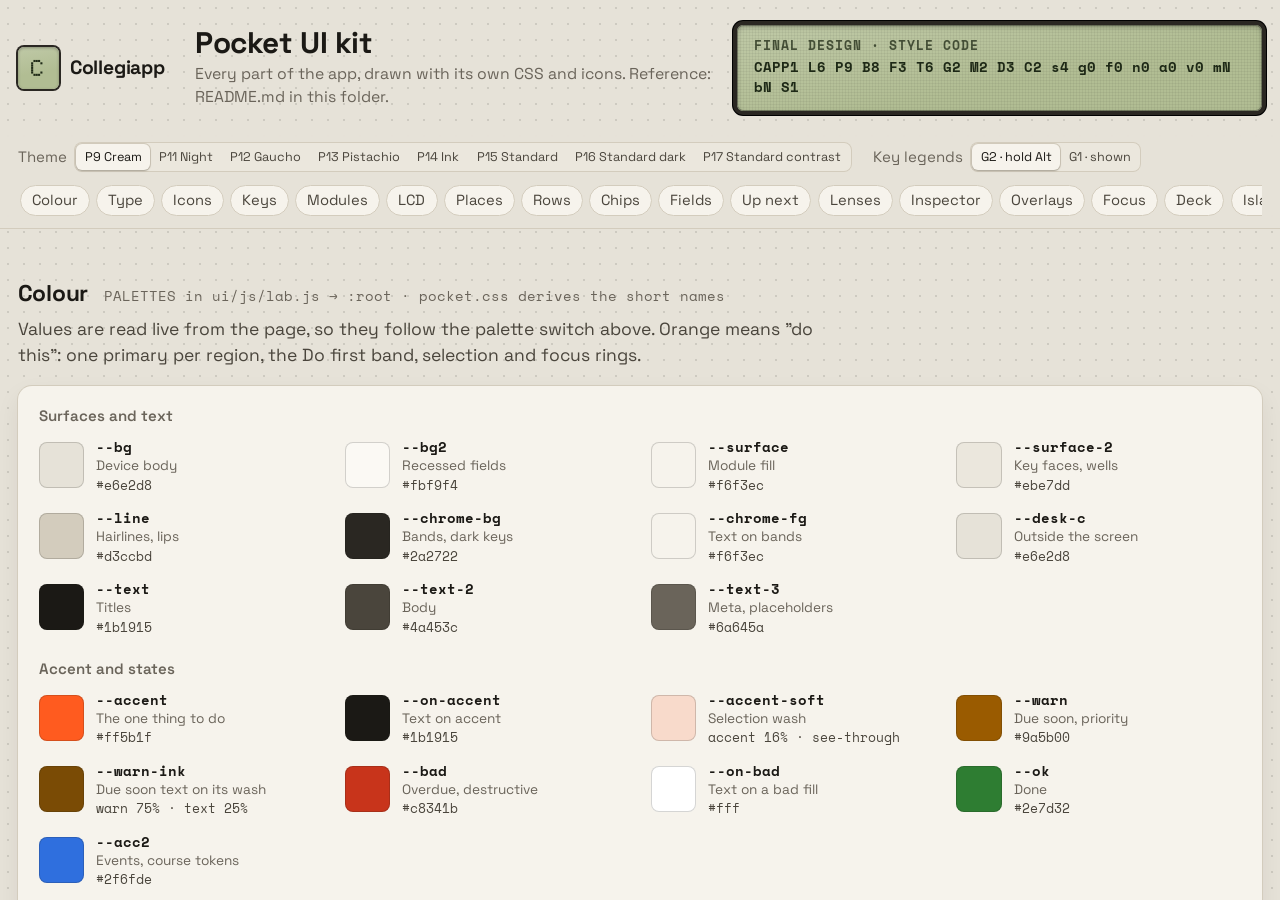
==== docs/UIKit/index.html @ 1db25505 "Collegiapp 0.1.0" ====
<!doctype html>
<html lang="en" data-scheme="light" data-look="pocket" data-motion="2">
<head>
  <meta charset="utf-8">
  <meta name="viewport" content="width=device-width, initial-scale=1, viewport-fit=cover">
  <title>Pocket UI kit</title>
  <meta name="description" content="Every part of Collegiapp's Pocket design and its Standard look, drawn by the app's own CSS and icons, in every built-in theme.">
  <meta name="color-scheme" content="light dark">
  <link rel="preconnect" href="https://fonts.googleapis.com">
  <link rel="preconnect" href="https://fonts.gstatic.com" crossorigin>
  <link rel="stylesheet" href="https://fonts.googleapis.com/css2?family=Doto:wght@600..900&family=Space+Grotesk:wght@400..700&family=Space+Mono:wght@400;700&display=swap">
  <link rel="stylesheet" href="../../ui/fonts/fonts.css">
  <link rel="stylesheet" href="../../ui/css/core.css">
  <link rel="stylesheet" href="../../ui/css/pocket.css">
  <link rel="stylesheet" href="../../ui/css/standard.css">
  <style>
    /* Collegiapp — the UI kit sheet. Every specimen is real markup on the app's own core.css and pocket.css, so it
       shows what ships. Only the sheet's frame below (uk-*) is local. Reference: docs/UIKit/README.md. */
    .screen.uk-page {
      height: 100%; overflow: hidden auto; font-size: var(--fs); line-height: 1.45; color: var(--text-2);
      background: radial-gradient(color-mix(in srgb, var(--text) 12%, transparent) 1px, transparent 1.5px) 0 0 / 16px 16px, var(--bg);
    }
    .uk-wrap { max-width: 74em; margin: 0 auto; padding: 1.4em max(1em, env(safe-area-inset-right)) 5em max(1em, env(safe-area-inset-left)); }
    .uk-head { display: flex; flex-wrap: wrap; align-items: center; gap: 1em 1.4em; }
    .uk-head .brandmark { font-size: 1.1em; }
    .uk-title { display: flex; flex-direction: column; gap: .15em; min-width: 0; flex: 1 1 18em; }
    .uk-title h1 { margin: 0; font-size: 1.7em; line-height: 1.15; font-weight: 700; color: var(--text); letter-spacing: -.015em; }
    .uk-title span { color: var(--text-3); font-size: .9em; }
    .uk-code { flex: 0 1 30em; min-width: 0; }
    .uk-code .uk-ct { font: 700 .82em/1.4 var(--font-mono); color: var(--disp-fg); overflow-wrap: anywhere; }
    .uk-bar {
      position: sticky; top: 0; z-index: 5; margin: 1.2em -1em 0; padding: .6em 1em;
      display: flex; flex-wrap: wrap; align-items: center; gap: .6em 1.2em;
      background: color-mix(in srgb, var(--bg) 92%, transparent); -webkit-backdrop-filter: blur(10px); backdrop-filter: blur(10px);
      box-shadow: 0 1px 0 var(--line);
    }
    .uk-ctl { display: flex; align-items: center; gap: .5em; font-size: .86em; color: var(--text-3); }
    .uk-idx { display: flex; gap: .35em; overflow-x: auto; scrollbar-width: none; flex: 1 1 20em; min-width: 0; padding: 2px; }
    .uk-idx::-webkit-scrollbar { display: none; }
    .uk-idx a { text-decoration: none; }
    .uk-sec { margin-top: 2.8em; scroll-margin-top: 5.5em; }
    .uk-sh { display: flex; align-items: baseline; flex-wrap: wrap; gap: .3em .9em; }
    .uk-sh h2 { margin: 0; font-size: 1.3em; font-weight: 700; color: var(--text); letter-spacing: -.01em; }
    .uk-ref { font: .78em var(--font-mono); color: var(--text-3); }
    .uk-p { max-width: 48em; margin: .4em 0 1em; }
    .uk-card { background: var(--surface); border-radius: var(--radius); box-shadow: var(--card-shadow); padding: 1.1em 1.2em 1.2em; min-width: 0; }
    .uk-card + .uk-card, .uk-card + .uk-frame, .uk-frame + .uk-card, .uk-frame + .uk-frame { margin-top: 1em; }
    .uk-h3 { font-size: .86em; font-weight: 600; color: var(--text-3); margin: 1.4em 0 .6em; }
    .uk-h3:first-child { margin-top: 0; }
    .uk-row { display: flex; flex-wrap: wrap; align-items: center; gap: .6em; }
    .uk-specs { display: grid; grid-template-columns: repeat(auto-fill, minmax(min(17em, 100%), 1fr)); gap: 1.3em 1.5em; }
    .uk-spec { margin: 0; display: flex; flex-direction: column; gap: .55em; min-width: 0; }
    .uk-spec > figcaption, .uk-cap { font-size: .8em; color: var(--text-3); line-height: 1.4; }
    .uk-spec > figcaption code, .uk-cap code { font-size: .95em; }
    /* drag the corner: the specimen is a region (a container), so its container queries respond */
    .uk-frame { resize: horizontal; overflow: auto; width: 100%; max-width: 100%; min-width: 15em; padding: .3em .3em .7em; position: relative; }
    .uk-frame::after { content: "drag ↘"; position: absolute; right: 1.4em; bottom: .05em; font: .66em var(--font-mono); color: var(--text-3); opacity: .8; pointer-events: none; }
    .uk-frame > .region > .panel { height: auto; }
    .uk-tile { background: var(--surface); border-radius: var(--radius); box-shadow: var(--card-shadow); padding: 1em; }
    /* colour */
    .uk-sws { display: grid; grid-template-columns: repeat(auto-fill, minmax(min(15em, 100%), 1fr)); gap: .7em 1.2em; }
    .uk-sw { display: flex; align-items: center; gap: .7em; min-width: 0; }
    .uk-sw i { width: 2.6em; height: 2.6em; flex: none; border-radius: 8px; box-shadow: inset 0 0 0 1px color-mix(in srgb, var(--text) 18%, transparent); }
    .uk-sw span { display: flex; flex-direction: column; min-width: 0; line-height: 1.3; }
    .uk-sw b { font: 700 .8em var(--font-mono); color: var(--text); }
    .uk-sw small { font-size: .78em; color: var(--text-3); overflow: hidden; text-overflow: ellipsis; white-space: nowrap; }
    .uk-sw em { font: normal .74em var(--font-mono); color: var(--text-2); }
    /* type */
    .uk-type { display: grid; grid-template-columns: minmax(8em, 13em) minmax(0, 1fr); gap: .9em 1.4em; align-items: baseline; }
    .uk-type > .uk-cap { padding-top: .2em; }
    .uk-fam { display: grid; grid-template-columns: repeat(auto-fill, minmax(min(15em, 100%), 1fr)); gap: 1em; }
    .uk-fam > div { display: flex; flex-direction: column; gap: .3em; padding: .9em 1em; border-radius: 10px; background: var(--surface-2); }
    .uk-fam .s1 { font: 600 1.5em/1.2 var(--font-ui); color: var(--text); }
    .uk-fam .s2 { font: 700 1.25em/1.2 var(--font-mono); color: var(--text); }
    .uk-fam .s3 { font: 800 calc(2.4em * var(--num-scale))/1.1 var(--font-num); color: var(--text); }
    @container screen (max-width: 760px) { .uk-type { grid-template-columns: minmax(0, 1fr); gap: .2em; } .uk-type > .uk-cap { padding-top: .8em; } }
    /* icons */
    .uk-ics { display: grid; grid-template-columns: repeat(auto-fill, minmax(5.8em, 1fr)); gap: .5em; }
    .uk-ic { display: flex; flex-direction: column; align-items: center; gap: .45em; padding: .8em .3em .6em; border-radius: 9px; background: var(--surface-2); color: var(--text); min-width: 0; }
    .uk-ic code { background: none; padding: 0; font-size: .74em; color: var(--text-3); }
    .uk-ic .i { width: 27px; height: 27px; }
    .uk-sizes { display: flex; align-items: end; gap: 1.4em; color: var(--text); }
    .uk-sizes span { display: flex; flex-direction: column; align-items: center; gap: .4em; }
    .uk-sizes .z18 .i { width: 18px; height: 18px; } .uk-sizes .z27 .i { width: 27px; height: 27px; } .uk-sizes .z36 .i { width: 36px; height: 36px; }
    .uk-zoom { display: inline-grid; grid-template-columns: repeat(9, 1.1em); gap: 1px; padding: 6px; border-radius: 8px; background: var(--surface-2); }
    .uk-zoom b { height: 1.1em; border-radius: 2px; background: color-mix(in srgb, var(--text) 8%, transparent); }
    .uk-zoom b.on { background: var(--text); }
    /* overlays shown in place */
    .uk-dots { background: radial-gradient(color-mix(in srgb, var(--text) 10%, transparent) 1px, transparent 1.5px) 0 0 / 16px 16px, var(--bg); border-radius: var(--radius); box-shadow: inset 0 0 0 1px var(--line); padding: 1.6em 1.2em; }
    .uk-dots .focus, .uk-dots .takeover { height: auto; }
    .uk-radial { position: relative; height: 15em; }
    .uk-radial .radial { left: 50%; top: 50%; }
    .uk-tips { display: flex; flex-wrap: wrap; align-items: center; gap: 1.6em; }
    .uk-tips > span { position: relative; display: inline-flex; }
    .uk-tips .tip { position: absolute; left: 0; top: 0; animation: none; }
    .uk-island { display: flex; flex-direction: column; gap: 1em; align-items: flex-start; }
    .uk-island .island { position: relative; top: auto; left: auto; transform: none; min-width: 0; width: min(24em, 100%); max-width: 100%; }
    .uk-island .island.open { width: min(30em, 100%); }
    /* layout diagrams */
    .uk-lays { display: grid; grid-template-columns: repeat(auto-fit, minmax(min(15em, 100%), 1fr)); gap: 1.2em; align-items: start; }
    .uk-lay { display: grid; gap: 4px; padding: 6px; border-radius: 10px; background: var(--bg); box-shadow: inset 0 0 0 1px var(--line); height: 13em; font: 700 .7em var(--font-mono); text-transform: uppercase; letter-spacing: .06em; }
    .uk-lay > b { display: grid; place-items: center; border-radius: 5px; background: var(--surface-2); color: var(--text-3); font-weight: 700; }
    .uk-lay > .t { grid-area: t; } .uk-lay > .k { grid-area: k; } .uk-lay > .n { grid-area: n; background: var(--accent); color: var(--on-accent); }
    .uk-lay > .s { grid-area: s; } .uk-lay > .l { grid-area: l; background: var(--surface); box-shadow: inset 0 0 0 1px var(--line); } .uk-lay > .d { grid-area: d; background: var(--chrome-bg); color: var(--chrome-fg); }
    .uk-l1 { grid-template: "t t" 1.6em "k k" 1.4em "n l" 1fr "s l" 1fr "d d" 1.6em / 1fr 1.3fr; }
    .uk-l2 { grid-template: "t t" 1.6em "k k" 1.4em "n n" 1fr "s l" 1.4fr "d d" 1.6em / 1fr 1.35fr; }
    .uk-l3 { grid-template: "t" 1.4em "k" 1.4em "n" 1fr "s" .7fr "l" 1.2fr "d" 1.8em / 1fr; width: 8.5em; justify-self: center; }
    .uk-note { padding: .8em 1em; border-radius: 10px; background: var(--accent-soft); color: var(--text); font-size: .9em; }
    /* the Standard look (L8) has no dot grid */
    html[data-look="standard"] :is(.screen.uk-page, .uk-dots) { background: var(--bg); }
  </style>
</head>
<body>
<div class="screen bset-b8 fset-f3 uk-page" id="screen" data-guide="g2">
 <div class="uk-wrap">

  <header class="uk-head">
    <span class="brandmark"><span class="logo" aria-hidden="true">C</span><span>Collegiapp</span></span>
    <div class="uk-title"><h1>Pocket UI kit</h1><span>Every part of the app, drawn with its own CSS and icons. Reference: README.md in this folder.</span></div>
    <div class="display uk-code"><span class="d-lbl">Final design · style code</span><span class="uk-ct">CAPP1 L6 P9 B8 F3 T6 G2 M2 D3 C2 s4 g0 f0 n0 a0 v0 mN bN S1</span></div>
  </header>

  <div class="uk-bar">
    <div class="uk-ctl"><span>Theme</span><div class="seg" id="ukThemes"></div></div>
    <div class="uk-ctl"><span>Key legends</span><div class="seg"><button class="chip" data-uk="guide" data-v="g2">G2 · hold Alt</button><button class="chip" data-uk="guide" data-v="g1">G1 · shown</button></div></div>
    <nav class="uk-idx" aria-label="Sections">
      <a class="chip" href="#colour">Colour</a><a class="chip" href="#type">Type</a><a class="chip" href="#icons">Icons</a><a class="chip" href="#keys">Keys</a>
      <a class="chip" href="#modules">Modules</a><a class="chip" href="#lcd">LCD</a><a class="chip" href="#place">Places</a><a class="chip" href="#rows">Rows</a>
      <a class="chip" href="#chips">Chips</a><a class="chip" href="#fields">Fields</a><a class="chip" href="#next">Up next</a><a class="chip" href="#lenses">Lenses</a>
      <a class="chip" href="#insp">Inspector</a><a class="chip" href="#overlays">Overlays</a><a class="chip" href="#focus">Focus</a><a class="chip" href="#deck">Deck</a>
      <a class="chip" href="#island">Island</a><a class="chip" href="#motion">Motion</a><a class="chip" href="#layout">Layout</a>
    </nav>
  </div>

  <p class="uk-note" id="icNote" hidden>Icons didn't load: this sheet draws them with <code>ui/js/app.js</code>, so open it from <code>docs/UIKit/</code> inside the repository.</p>

  <!-- ───────────── colour ───────────── -->
  <section class="uk-sec" id="colour">
    <div class="uk-sh"><h2>Colour</h2><span class="uk-ref">PALETTES in ui/js/lab.js → :root · pocket.css derives the short names</span></div>
    <p class="uk-p">Values are read live from the page, so they follow the palette switch above. Orange means "do this": one primary per region, the Do first band, selection and focus rings.</p>
    <div class="uk-card">
      <div class="uk-h3">Surfaces and text</div><div class="uk-sws" data-sw="bg:Device body|bg2:Recessed fields|surface:Module fill|surface-2:Key faces, wells|line:Hairlines, lips|chrome-bg:Bands, dark keys|chrome-fg:Text on bands|desk-c:Outside the screen|text:Titles|text-2:Body|text-3:Meta, placeholders"></div>
      <div class="uk-h3">Accent and states</div><div class="uk-sws" data-sw="accent:The one thing to do|on-accent:Text on accent|accent-soft:Selection wash|warn:Due soon, priority|warn-ink:Due soon text on its wash|bad:Overdue, destructive|on-bad:Text on a bad fill|ok:Done|acc2:Events, course tokens"></div>
      <div class="uk-h3">LCD and presence</div><div class="uk-sws" data-sw="disp-bg:LCD panel|disp-fg:LCD digits|disp-hot:Backlight · due soon|disp-bad:Backlight · late|p-island:Island accent"></div>
      <div class="uk-h3">Course colours · a course's color picks one, read as --kc</div><div class="uk-sws" data-sw="k1:Course 1|k2:Course 2|k3:Course 3|k4:Course 4|k5:Course 5|k6:Course 6"></div>
    </div>
  </section>

  <!-- ───────────── type ───────────── -->
  <section class="uk-sec" id="type">
    <div class="uk-sh"><h2>Type</h2><span class="uk-ref">T6 · Space Grotesk + Space Mono + Doto · sizes in em of --fs</span></div>
    <p class="uk-p">Sentence case in the source. Uppercase comes only from CSS: band labels, LCD labels, room codes and key tips.</p>
    <div class="uk-card">
      <div class="uk-fam">
        <div><span class="s1">Do the thing first</span><span class="uk-cap"><code>--font-ui</code> Space Grotesk 400–700 · everything you read</span></div>
        <div><span class="s2">course:130a ~4h</span><span class="uk-cap"><code>--font-mono</code> Space Mono · legends, counts, codes, filter terms</span></div>
        <div><span class="s3">12:04:59</span><span class="uk-cap"><code>--font-num</code> Doto · LCD numerals only, × <code>--num-scale</code> .74</span></div>
      </div>
      <div class="uk-h3" style="margin-top:1.6em">Ramp</div>
      <div class="uk-type">
        <span class="uk-cap"><code>.hero-t</code> 1.6em · 700</span><h2 class="hero-t">PA3: heaps and hash tables</h2>
        <span class="uk-cap"><code>.fo-task</code> 1.5em · 700</span><div class="fo-task">Read chapter 3: regular languages</div>
        <span class="uk-cap"><code>.f-title</code> 1.35em · 700</span><div class="f-title">Email TA about the regrade</div>
        <span class="uk-cap"><code>.nx-t</code> 1.2em · 700</span><div class="nx-t">CMPSC 154 lecture</div>
        <span class="uk-cap"><code>.crumb .v</code> 1.15em · 700</span><div class="crumb"><span class="v">Monday, Nov 2</span><span class="ctx">Fall 2026 · Week 6 of 10 · Finals in 33 days</span></div>
        <span class="uk-cap">body 1em · 400 · <code>--text-2</code></span><div>One ranked item at a time, with the reason it's first. Every other view is a saved filter over the same list.</div>
        <span class="uk-cap"><code>.m-t</code> .98em · 500</span><div><span class="m-t">Lab 4 writeup: pipelined datapath</span></div>
        <span class="uk-cap"><code>.btn</code> .92em · 600</span><div><button class="btn">Snooze</button></div>
        <span class="uk-cap"><code>.m-meta</code> .82em</span><div class="m-meta"><span>CMPSC 130A</span><span>Assignment</span><span>~4h</span><span>Canvas</span></div>
        <span class="uk-cap"><code>.grp</code> .8em · 600</span><div class="grp">Today<span>3</span></div>
        <span class="uk-cap"><code>.ph .pt</code> .78em · 700 · caps</span><div class="panel" style="height:auto"><div class="ph"><span class="pt"><i data-ic="clock"></i>Up next</span><span class="sp"></span><span class="cnt">Mon, Nov 2</span></div></div>
        <span class="uk-cap"><code>.d-lbl</code> + <code>.d-num</code></span><div><div class="display" style="display:inline-flex"><span class="d-lbl">Starts in</span><span class="d-num num">12:04</span></div></div>
      </div>
    </div>
  </section>

  <!-- ───────────── icons ───────────── -->
  <section class="uk-sec" id="icons">
    <div class="uk-sh"><h2>Icons</h2><span class="uk-ref">PIX (Pocket, 9×9) and LINE (Standard, 24 px strokes) in ui/js/app.js · ic(name, cls) · currentColor</span></div>
    <p class="uk-p">Sized in whole 9 px steps so every icon pixel lands on whole screen pixels. Always next to a word, or with a <code>title</code> and <code>aria-label</code>.</p>
    <div class="uk-card">
      <div class="uk-row" style="gap:2.2em;align-items:flex-end">
        <div class="uk-spec"><div class="uk-zoom" id="icZoom" aria-hidden="true"></div><span class="uk-cap"><code>focus</code> on its 9×9 grid</span></div>
        <div class="uk-spec"><div class="uk-sizes"><span class="z18"><i data-ic="focus"></i><code>18</code></span><span class="z27"><i data-ic="focus"></i><code>27</code></span><span class="z36"><i data-ic="focus"></i><code>36</code></span></div><span class="uk-cap"><code>.i</code> rounds 1.1em to 18 / 27 / 36 px · <code>.i.big</code> 2.4em</span></div>
      </div>
      <div class="uk-h3" style="margin-top:1.6em">All icons</div>
      <div class="uk-ics" id="icGrid"></div>
    </div>
  </section>

  <!-- ───────────── keys ───────────── -->
  <section class="uk-sec" id="keys">
    <div class="uk-sh"><h2>Keys</h2><span class="uk-ref">B8 · .btn · .nv · .wk · .search · .fpill · .cloudkey</span></div>
    <p class="uk-p">Raised plastic keys that travel 3 px when pressed. Labels are verbs. Switch key legends to G1 above to see the keyboard key on each.</p>
    <div class="uk-card">
      <div class="uk-specs">
        <figure class="uk-spec"><div class="uk-row"><button class="btn primary lg"><i data-ic="play"></i>Start focus · 25 min<kbd>F</kbd></button></div><figcaption><code>.btn.primary.lg</code> the one main action of a region</figcaption></figure>
        <figure class="uk-spec"><div class="uk-row"><button class="btn primary"><i data-ic="plus"></i>Add<kbd>Q</kbd></button><button class="btn"><i data-ic="check"></i>Done<kbd>X</kbd></button><button class="btn"><i data-ic="clock"></i>Snooze<kbd>S</kbd></button></div><figcaption><code>.btn.primary</code> · <code>.btn</code></figcaption></figure>
        <figure class="uk-spec"><div class="uk-row"><button class="btn dark"><i data-ic="focus"></i>Focus 25<kbd>F</kbd></button><button class="btn ghost">Details</button><button class="btn ghost">Clear<kbd>Esc</kbd></button></div><figcaption><code>.btn.dark</code> a second strong action · <code>.btn.ghost</code> quiet ones</figcaption></figure>
        <figure class="uk-spec"><div class="uk-row"><button class="btn sm">Canvas<i data-ic="ext"></i></button><button class="btn sm">Gradescope<i data-ic="ext"></i></button><button class="btn primary" disabled><i data-ic="check"></i>Install and restart</button></div><figcaption><code>.btn.sm</code> links and dense rows · <code>[disabled]</code></figcaption></figure>
      </div>
      <div class="uk-h3" style="margin-top:1.6em">Program keys · every view is a saved filter</div>
      <div class="uk-frame"><div class="region"><div class="mnav"><div class="nkeys" role="tablist" aria-label="Views">
        <button class="nv on" role="tab" aria-selected="true"><i data-ic="now"></i><span class="lb">Do first</span><span class="ct">5</span><kbd>1</kbd></button>
        <button class="nv" role="tab"><i data-ic="today"></i><span class="lb">Today</span><span class="ct">3</span><kbd>2</kbd></button>
        <button class="nv" role="tab"><i data-ic="inbox"></i><span class="lb">Inbox</span><span class="ct">2</span><kbd>3</kbd></button>
        <button class="nv" role="tab"><i data-ic="work"></i><span class="lb">Work</span><kbd>4</kbd></button>
        <button class="nv" role="tab"><i data-ic="exams"></i><span class="lb">Exams</span><span class="ct">1</span><kbd>5</kbd></button>
        <button class="nv" role="tab"><i data-ic="week"></i><span class="lb">Week</span><kbd>6</kbd></button>
        <button class="nv" role="tab"><i data-ic="classes"></i><span class="lb">Classes</span><kbd>7</kbd></button>
        <button class="nv" role="tab"><i data-ic="events"></i><span class="lb">Events</span><kbd>8</kbd></button>
        <button class="nv" role="tab"><i data-ic="links"></i><span class="lb">Links</span><kbd>9</kbd></button>
        <button class="nv" role="tab"><i data-ic="all"></i><span class="lb">All</span><kbd>0</kbd></button>
      </div><div class="nfoot"><button class="nv" aria-label="Appearance"><i data-ic="lab"></i><span class="lb">Appearance</span><kbd>Ctrl .</kbd></button><button class="nv" aria-label="Keyboard shortcuts"><i data-ic="help"></i><span class="lb">Shortcuts</span><kbd>?</kbd></button></div></div></div></div>
      <div class="uk-specs" style="margin-top:1em">
        <figure class="uk-spec"><div class="uk-row"><button class="nv on mod"><i data-ic="today"></i><span class="lb">Today</span><span class="ct">2</span></button></div><figcaption><code>.nv.on.mod</code> the view's query was changed</figcaption></figure>
        <figure class="uk-spec"><div class="uk-row"><span class="winkeys" role="group" aria-label="Window"><button class="wk" title="Minimize"><i data-ic="wmin"></i></button><button class="wk" title="Maximize"><i data-ic="wmax"></i></button><button class="wk wk-x" title="Close"><i data-ic="close"></i></button></span><span class="winkeys"><button class="wk" title="Restore"><i data-ic="wrest"></i></button></span></div><figcaption><code>.winkeys .wk</code> Windows and Linux title bar · <code>.wk-x</code> turns red when pressed</figcaption></figure>
        <figure class="uk-spec"><div class="uk-row"><button class="fpill"><i data-ic="focus"></i>Focus · <span class="num">18:42</span></button></div><figcaption><code>.fpill</code> the running focus timer in the top bar</figcaption></figure>
        <figure class="uk-spec"><div class="uk-row"><button class="btn cloudkey" data-st="out"><i data-ic="cloud"></i><span class="bl">Sign in</span><i class="ck-dot"></i></button><button class="btn cloudkey" data-st="ok"><i data-ic="cloud"></i><i class="ck-dot"></i></button><button class="btn cloudkey" data-st="busy"><i data-ic="cloud"></i><i class="ck-dot"></i></button><button class="btn cloudkey" data-st="off"><i data-ic="cloud"></i><i class="ck-dot"></i></button><button class="btn cloudkey" data-st="bad"><i data-ic="cloud"></i><i class="ck-dot"></i></button></div><figcaption><code>.cloudkey</code> sync: <code>out</code> (one click signs in) · <code>ok</code> · <code>busy</code> · <code>off</code> · <code>bad</code>; <code>wait</code> blinks "Signing in"</figcaption></figure>
      </div>
      <div class="uk-h3" style="margin-top:1.6em">Top bar · the window's title bar on Windows and Linux</div>
      <div class="uk-frame"><div class="region"><div class="mtop">
        <span class="brandmark"><span class="logo" aria-hidden="true">C</span><span>Collegiapp</span></span>
        <div class="crumb"><span class="v"><span class="dl">Monday</span><span class="ds">Mon</span>, Nov 2</span><span class="ctx">Fall 2026 · Week 6 of 10 · Finals in 33 days</span></div>
        <button class="search"><i data-ic="search"></i><span class="ph-t">Search items, classes, links, commands</span><kbd>Ctrl K</kbd></button>
        <button class="btn cloudkey" data-st="ok" title="Synced just now"><i data-ic="cloud"></i><i class="ck-dot"></i></button>
        <button class="btn"><i data-ic="focus"></i><span class="bl">Focus</span><kbd>F</kbd></button>
        <button class="btn primary"><i data-ic="plus"></i>Add<kbd>Q</kbd></button>
        <div class="display clock"><span class="d-num num">14:07:32</span></div>
        <span class="winkeys" role="group" aria-label="Window"><button class="wk" title="Minimize"><i data-ic="wmin"></i></button><button class="wk" title="Maximize"><i data-ic="wmax"></i></button><button class="wk wk-x" title="Close"><i data-ic="close"></i></button></span>
      </div></div></div>
      <p class="uk-cap">Narrower than 64em the clock goes, then search shrinks to its icon (50em), then key labels and the name (34em).</p>
    </div>
  </section>

  <!-- ───────────── modules ───────────── -->
  <section class="uk-sec" id="modules">
    <div class="uk-sh"><h2>Modules</h2><span class="uk-ref">F3 · .panel › .ph (band) + .pb (body)</span></div>
    <p class="uk-p">A card with a printed label band: icon and name on the left, a count in mono on the right, an engraved grille at the end. Do first is the only orange band; alerts are red.</p>
    <div class="uk-frame"><section class="region" id="now"><div class="panel hero">
      <div class="ph"><span class="pt"><i data-ic="now"></i>Do first</span><span class="sp"></span><button class="btn ghost sm"><i data-ic="prev"></i><span class="bl">Back</span><kbd>Shift N</kbd></button><span class="cnt">1 of 5</span><button class="btn ghost sm"><span class="bl">Next</span><i data-ic="next"></i><kbd>N</kbd></button></div>
      <div class="pb"><div class="hero-grid"><div class="hero-main">
        <div class="meta-row"><span class="cchip" style="--kc: var(--k1)">CMPSC 130A</span><span>Assignment</span><span class="srcl">from Canvas</span><span class="prio p2"><i data-ic="flag"></i>High priority</span></div>
        <h2 class="hero-t">PA3: heaps and hash tables</h2>
        <div class="why"><span class="why-l">Why first:</span><span class="why-chip">Due in 2h 14m</span><span class="why-chip">4h of work in 2h</span><span class="why-chip">Worth 8% of grade</span></div>
        <div class="actions"><button class="btn primary lg"><i data-ic="play"></i>Start focus · 25 min<kbd>F</kbd></button><button class="btn"><i data-ic="check"></i>Done<kbd>X</kbd></button><button class="btn"><i data-ic="clock"></i>Snooze<kbd>S</kbd></button><button class="btn ghost">Details</button></div>
      </div><div class="display hot"><span class="d-lbl">Due in</span><span class="d-num num">2:14:08</span><span class="d-sub">Today 11:59 PM · ~4h of work</span><span class="d-bar"><i style="width:82%"></i></span></div></div></div>
    </div></section></div>
    <p class="uk-cap">Below 52em the LCD moves above the title; below 36em the ghost key goes.</p>
    <div class="uk-specs" style="margin-top:1em">
      <figure class="uk-spec"><div class="region"><div class="panel"><div class="ph"><span class="pt"><i data-ic="clock"></i>Up next</span><span class="sp"></span><span class="cnt">Mon, Nov 2</span></div><div class="pb"><div class="m-empty"><i data-ic="today big"></i><b>Nothing scheduled</b><span>in the next few days.</span></div></div></div></div><figcaption>graphite band · <code>.m-empty</code> empty state</figcaption></figure>
      <figure class="uk-spec"><div class="dialog panel alertbox sm"><div class="ph"><span class="pt"><i data-ic="bell"></i>Class soon</span><span class="sp"></span><span class="cnt">Alert</span></div><div class="pb"><div class="nx-t">CS154 Lecture</div><div class="display"><span class="d-lbl">Starts in</span><span class="d-num num">09:48</span></div><div class="actions"><button class="btn primary"><i data-ic="walk"></i>On my way</button><button class="btn"><i data-ic="video"></i>Join Zoom</button><button class="btn">Skipping…</button></div></div></div><figcaption><code>.alertbox</code> red band, red ring</figcaption></figure>
    </div>
  </section>

  <!-- ───────────── LCD ───────────── -->
  <section class="uk-sec" id="lcd">
    <div class="uk-sh"><h2>LCD inlays</h2><span class="uk-ref">.display › .d-lbl .d-num .d-sub .d-bar</span></div>
    <p class="uk-p">The device's display: numbers and their short labels only. The backlight turns amber when something is close and red when it's late.</p>
    <div class="uk-card"><div class="uk-specs">
      <figure class="uk-spec"><div class="display"><span class="d-lbl">Starts in</span><span class="d-num num">12:04</span><span class="d-sub">Tue 9:30 AM</span></div><figcaption><code>.display</code></figcaption></figure>
      <figure class="uk-spec"><div class="display hot"><span class="d-lbl">Due in</span><span class="d-num num">2:14:08</span><span class="d-sub">Today 11:59 PM</span><span class="d-bar"><i style="width:82%"></i></span></div><figcaption><code>.display.hot</code> urgent · <code>.d-bar</code> urgency</figcaption></figure>
      <figure class="uk-spec"><div class="display bad"><span class="d-lbl">Overdue by</span><span class="d-num num">2:10:33</span><span class="d-sub">Today 10:00 AM</span></div><figcaption><code>.display.bad</code> late</figcaption></figure>
      <figure class="uk-spec"><div class="display"><span class="d-lbl">Due</span><span class="d-num">--:--</span><span class="d-sub">No due date</span></div><figcaption>no date</figcaption></figure>
      <figure class="uk-spec"><div class="uk-row"><div class="mtop" style="min-height:0"><div class="display clock"><span class="d-num num">14:07:32</span></div></div><span class="logo" aria-hidden="true">C</span></div><figcaption><code>.display.clock</code> · <code>.logo</code></figcaption></figure>
      <figure class="uk-spec"><div class="display"><span class="d-lbl">New version</span><span class="d-num num">0.4.2</span><span class="d-sub">Downloading · 64%</span><span class="d-bar"><i style="width:64%"></i></span></div><figcaption>update progress</figcaption></figure>
    </div>
    <div class="uk-h3" style="margin-top:1.6em"><code>.display.big</code> · focus timer and takeover</div>
    <div class="uk-row"><div class="display big"><span class="d-lbl">Time left</span><span class="d-num num">24:59</span></div><div class="display big bad"><span class="d-lbl">Starts in</span><span class="d-num num">04:12</span></div></div>
    </div>
  </section>

  <!-- ───────────── places ───────────── -->
  <section class="uk-sec" id="place">
    <div class="uk-sh"><h2>Location banner</h2><span class="uk-ref">.locban · locBanner(it, trip) in app.js</span></div>
    <p class="uk-p">A departures placard for anything with a place: course-colour stub, building behind a tear line, room code, the walk, and an LCD <i>leave by</i> that turns red when you're late.</p>
    <div class="uk-frame"><div class="region" style="display:flex;flex-direction:column;gap:.8em">
      <div class="locban" style="--kc: var(--k1)"><i data-ic="building lb-ic"></i><span class="lb-main"><span class="lb-name">Phelps Hall</span><span class="lb-room">PHELP 1160</span></span><span class="lb-trip"><i data-ic="walk"></i><span>9 min walk from home</span></span><span class="lb-leave"><span class="lb-k">Leave by</span><b class="num">9:18 AM</b></span></div>
      <div class="locban" style="--kc: var(--k2)"><i data-ic="building lb-ic"></i><span class="lb-main"><span class="lb-name">Phelps Hall</span><span class="lb-room">PHELP 3526</span></span><span class="lb-trip"><i data-ic="walk"></i><span>4 min walk from Girvetz Hall</span></span><span class="lb-leave late"><span class="lb-k">Leave</span><b class="num">now</b></span></div>
      <div class="locban" style="--kc: var(--k3)"><i data-ic="video lb-ic"></i><span class="lb-main"><span class="lb-name">Zoom</span><span class="lb-room">or Zoom</span></span></div>
    </div></div>
    <p class="uk-cap">Below 24em the leave-by chip drops under the walk.</p>
  </section>

  <!-- ───────────── rows ───────────── -->
  <section class="uk-sec" id="rows">
    <div class="uk-sh"><h2>List rows</h2><span class="uk-ref">.row.mrow · mRowHTML() · .grp · .duepill</span></div>
    <p class="uk-p">Check · title and meta · priority · due. Groups by due date. On touch screens swipe right for done and left for snooze.</p>
    <div class="uk-frame"><section class="region" id="list"><div class="panel">
      <div class="ph"><span class="pt"><i data-ic="all"></i>Everything</span><span class="sp"></span><span class="cnt">6 items<span class="cnt-x"> · by due date</span></span></div>
      <div class="fbar m"><div class="fbox"><i data-ic="filter"></i><button class="chip on">is:open<span class="x">×</span></button><input class="finput" placeholder="Add a filter…" aria-label="Filter"></div><button class="btn ghost">Clear<kbd>Esc</kbd></button></div>
      <div class="qstrip"><button class="chip course" style="--kc: var(--k1)">CMPSC 130A</button><button class="chip course" style="--kc: var(--k2)">CMPSC 154</button><button class="chip course" style="--kc: var(--k3)">CMPSC 138</button><button class="chip">Due today</button><button class="chip">This week</button><button class="chip">Overdue</button><button class="chip">High priority</button><button class="chip">From Canvas</button></div>
      <div class="pb rows">
        <div class="grp">Overdue<span>1</span></div>
        <div class="row mrow overdue" style="--kc: var(--k2)"><button class="chk" aria-label="Toggle done"><i data-ic="check"></i></button><span class="m-main"><span class="m-t">Lab 4 writeup: pipelined datapath</span><span class="m-meta"><span><span class="cdot"></span>CMPSC 154</span><span>Lab</span><span>~1h</span><span>Canvas</span></span></span><span class="m-pri p3">!!!</span><span class="m-due"><span class="duepill over">2h overdue</span><span class="m-abs">Today 10:00 AM</span></span></div>
        <div class="grp">Today<span>3</span></div>
        <div class="row mrow sel" style="--kc: var(--k1)"><button class="chk" aria-label="Toggle done"><i data-ic="check"></i></button><span class="m-main"><span class="m-t">PA3: heaps and hash tables</span><span class="m-meta"><span><span class="cdot"></span>CMPSC 130A</span><span>Assignment</span><span>~4h</span><span>Canvas</span></span></span><span class="m-pri p2">!!</span><span class="m-due"><span class="duepill hot">in 2h</span><span class="m-abs">Today 11:59 PM</span></span></div>
        <div class="row mrow cls live" style="--kc: var(--k2)"><span class="chk sched" title="Scheduled"><i data-ic="clock"></i></span><span class="m-main"><span class="m-t">Lecture</span><span class="m-meta"><span><span class="cdot"></span>CMPSC 154</span><span>Class</span><span><span class="m-loc"><i data-ic="pin"></i>PHELP 3526</span></span><span>Google Calendar</span></span></span><span class="m-pri p0"></span><span class="m-due"><span class="duepill live">Now</span><span class="m-abs">until 3:15 PM</span></span></div>
        <div class="row mrow doing" style="--kc: var(--k3)"><button class="chk" aria-label="Toggle done"><i data-ic="check"></i></button><span class="m-main"><span class="m-t"><span class="doing-tag">In progress</span>Read chapter 3: regular languages</span><span class="m-meta"><span><span class="cdot"></span>CMPSC 138</span><span>Reading</span><span>~45m</span></span></span><span class="m-pri p1">!</span><span class="m-due"><span class="duepill soon">in 6h</span><span class="m-abs">Today 9:00 PM</span></span></div>
        <div class="grp">Tomorrow<span>1</span></div>
        <div class="row mrow done"><button class="chk" aria-label="Toggle done"><i data-ic="check"></i></button><span class="m-main"><span class="m-t">Email TA about the regrade</span><span class="m-meta"><span>Personal</span><span>Task</span></span></span><span class="m-pri p0"></span><span class="m-due"><span class="duepill">Tomorrow</span><span class="m-abs">Tomorrow 11:59 PM</span></span></div>
        <div class="grp">No date<span>2</span></div>
        <div class="row mrow"><button class="chk" aria-label="Toggle done"><i data-ic="check"></i></button><span class="m-main"><span class="m-t">Buy blue books</span><span class="m-meta"><span>Personal</span><span>Errand</span></span></span><span class="m-pri p0"></span><span class="m-due"><span class="duepill">No date</span></span></div>
        <div class="row mrow" style="--kc: var(--k4)"><button class="chk" aria-label="Toggle done"><i data-ic="check"></i></button><span class="m-main"><span class="m-t">Midterm 2 (25%)</span><span class="m-meta"><span><span class="cdot"></span>CMPSC 16</span><span>Info</span><span>Canvas</span></span><span class="m-sort" role="group" aria-label="What is it?"><span>Is it</span><button class="chip">Homework</button><button class="chip">Exam</button><button class="chip">Just info</button></span></span><span class="m-pri p0"></span><span class="m-due"><span class="duepill">No date</span></span></div>
      </div>
    </div></section></div>
    <p class="uk-cap">States: overdue · <code>.sel</code> · <code>.cls.live</code> · <code>.doing</code> · <code>.done</code> · plain · unsorted Canvas info (<code>.m-sort</code>). Below 30em the absolute date hides; below 24em the due pill moves under the title.</p>
    <div class="uk-card"><div class="uk-h3">Due pills · the words carry the meaning</div>
      <div class="uk-row"><span class="duepill">Mon</span><span class="duepill soon">in 9h</span><span class="duepill hot">in 2h</span><span class="duepill over">2h overdue</span><span class="duepill live">Now</span><span class="duepill">No date</span></div>
      <p class="uk-cap" style="margin-bottom:0"><code>.duepill</code> · <code>.soon</code> within 24h · <code>.hot</code> within 3h · <code>.over</code> · <code>.live</code> a class happening now</p></div>
  </section>

  <!-- ───────────── chips ───────────── -->
  <section class="uk-sec" id="chips">
    <div class="uk-sh"><h2>Chips</h2><span class="uk-ref">.chip · .cchip · .why-chip · .pc · .seg · .prio</span></div>
    <div class="uk-card"><div class="uk-specs">
      <figure class="uk-spec"><div class="uk-row"><button class="chip">Due today</button><button class="chip on">This week</button><button class="chip course" style="--kc: var(--k1)">CMPSC 130A</button><button class="chip course on" style="--kc: var(--k4)">PSTAT 120A</button></div><figcaption><code>.chip</code> toggles · <code>.on</code> · <code>.course</code></figcaption></figure>
      <figure class="uk-spec"><div class="fbox"><i data-ic="filter"></i><button class="chip on">course:cs130a<span class="x">×</span></button><button class="chip on">due&lt;fri<span class="x">×</span></button><button class="chip on bad">kind:hwk<span class="x">×</span></button></div><figcaption><code>.fbox .chip</code> an active filter term, removable; <code>.bad</code> one it couldn't read (ignored)</figcaption></figure>
      <figure class="uk-spec"><div class="uk-row"><span class="cchip" style="--kc: var(--k1)">CMPSC 130A</span><span class="cchip" style="--kc: var(--k2)">CMPSC 154</span><span class="cchip none">Personal</span></div><figcaption><code>.cchip</code> course with its dot · <code>.none</code></figcaption></figure>
      <figure class="uk-spec"><div class="why" style="height:auto"><span class="why-l">Why first:</span><span class="why-chip">Overdue 3h</span><span class="why-chip">Worth 15% of grade</span></div><figcaption><code>.why-chip</code> reasons, one line</figcaption></figure>
      <figure class="uk-spec"><div class="uk-row"><span class="pc">Kind <b>Assignment</b></span><span class="pc course" style="--kc: var(--k1)">Course <b>CMPSC 130A</b> <i>auto · class starting</i></span><span class="pc">Due <b>Fri 11:59 PM · in 4d</b></span></div><figcaption><code>.pc</code> quick-add parse chips · <code>&lt;i&gt;</code> an inferred value</figcaption></figure>
      <figure class="uk-spec"><div class="seg"><button class="chip">15m</button><button class="chip">30m</button><button class="chip on">1h</button><button class="chip">2h</button><button class="chip">4h</button></div><figcaption><code>.seg</code> segmented control</figcaption></figure>
      <figure class="uk-spec"><div class="uk-row"><span class="prio p2"><i data-ic="flag"></i>High priority</span><span class="prio p3"><i data-ic="flag"></i>Urgent</span><span class="m-pri p1">!</span><span class="m-pri p2">!!</span><span class="m-pri p3">!!!</span></div><figcaption><code>.prio</code> · <code>.m-pri</code> 1–3</figcaption></figure>
    </div></div>
  </section>

  <!-- ───────────── fields ───────────── -->
  <section class="uk-sec" id="fields">
    <div class="uk-sh"><h2>Fields</h2><span class="uk-ref">inputs in .screen · .qa-wrap · .fbox · .fgrid</span></div>
    <p class="uk-p">Fields are recessed into the body (<code>--bg2</code>). The command line pairs an orange mono prompt with one key; what the parser understood shows as chips and colour before you press Enter.</p>
    <div class="uk-card">
      <div class="qa-wrap"><span class="qa-prompt">+</span><input value="pa3 130a fri 11:59p ~4h !!" aria-label="Quick add" spellcheck="false"><button class="btn primary"><i data-ic="plus"></i>Add<kbd>Enter</kbd></button></div>
      <div class="qa-parse"><span class="pc">Title <b>pa3</b></span><span class="pc">Kind <b>Assignment</b></span><span class="pc course" style="--kc: var(--k1)">Course <b>CMPSC 130A</b></span><span class="pc">Due <b>Fri 11:59 PM · in 4d</b></span><span class="pc">Estimate <b>4h</b></span><span class="pc">Priority <b>!!</b></span></div>
      <div class="qa-hl"><span class="tk tk-kindhint">pa3</span> <span class="tk tk-course">130a</span> <span class="tk tk-date">fri</span> <span class="tk tk-time">11:59p</span> <span class="tk tk-estimate">~4h</span> <span class="tk tk-priority">!!</span> <span class="tk tk-tag">#heaps</span> <span class="tk tk-location">@csil</span> <span class="tk tk-text">plain words</span></div>
      <div class="uk-h3" style="margin-top:1.4em">Plain fields</div>
      <div class="fgrid" style="max-width:36em">
        <label for="ukIn">Title</label><input id="ukIn" placeholder="What is it?">
        <label for="ukSel">Kind</label><select id="ukSel"><option>Assignment</option><option>Exam</option><option>Reading</option></select>
        <label for="ukDue">Due</label><input id="ukDue" type="datetime-local" value="2026-11-06T23:59">
        <label for="ukNotes">Notes</label><textarea id="ukNotes" class="notes" placeholder="Notes… (saved on blur)"></textarea>
      </div>
    </div>
  </section>

  <!-- ───────────── up next ───────────── -->
  <section class="uk-sec" id="next">
    <div class="uk-sh"><h2>Up next</h2><span class="uk-ref">mSched() · .live .nx-head .timeline .agenda</span></div>
    <div class="uk-frame"><section class="region" id="sched"><div class="panel">
      <div class="ph"><span class="pt"><i data-ic="clock"></i>Up next</span><span class="sp"></span><span class="cnt">Mon, Nov 2</span></div>
      <div class="pb">
        <div class="live"><span class="ldot"></span><span class="lt">Now: <b>CMPSC 154 Lecture</b></span><span class="sp"></span><span class="num">ends in <b>48:10</b></span></div>
        <div class="next"><div class="nx-head"><div class="nx-id"><div class="meta-row"><span class="cchip" style="--kc: var(--k1)">CMPSC 130A</span><span>Class</span></div><div class="nx-t">Section</div><div class="facts"><span><i data-ic="clock"></i>Today 4:00 PM – 4:50 PM</span></div></div>
          <div class="display"><span class="d-lbl">Starts in</span><span class="d-num num">1:12:40</span></div></div>
          <div class="locban" style="--kc: var(--k1)"><i data-ic="building lb-ic"></i><span class="lb-main"><span class="lb-name">Girvetz Hall</span><span class="lb-room">GIRV 1115</span></span><span class="lb-trip"><i data-ic="walk"></i><span>4 min walk from Phelps Hall</span></span><span class="lb-leave"><span class="lb-k">Leave by</span><b class="num">3:53 PM</b></span></div>
          <div class="actions sm"><button class="btn">Canvas<i data-ic="ext"></i></button><button class="btn">Zoom<i data-ic="ext"></i></button><button class="btn ghost">Details</button></div></div>
        <div class="timeline" title="Today, 7 AM to midnight"><span class="blk" style="left:14.7%;width:7.4%"></span><span class="blk" style="left:41%;width:7.4%"></span><span class="blk" style="left:52.9%;width:4.9%"></span><span class="blk ev" style="left:70.6%;width:11.8%"></span><span class="nowln" style="left:46%"></span></div>
        <div class="tl-scale"><span>7a</span><span>11a</span><span>3p</span><span>7p</span><span>11p</span></div>
        <div class="sub-h">Coming up</div>
        <div class="agenda">
          <div class="ag" style="--kc: var(--k4)"><span class="ag-when"><b>Today</b>7:00 PM</span><span class="ag-bar"></span><span class="ag-main"><span class="ag-t">Shoreline: ACM game night</span><span class="ag-s">Event<span class="ag-loc"><i data-ic="pin"></i>HFH 1132</span></span></span></div>
          <div class="ag" style="--kc: var(--k1)"><span class="ag-when"><b>Tue</b>9:30 AM</span><span class="ag-bar"></span><span class="ag-main"><span class="ag-t">Lecture</span><span class="ag-s">CMPSC 130A<span class="ag-loc"><i data-ic="pin"></i>PHELP 1160</span></span></span></div>
        </div>
      </div>
    </div></section></div>
  </section>

  <!-- ───────────── lenses ───────────── -->
  <section class="uk-sec" id="lenses">
    <div class="uk-sh"><h2>Lenses</h2><span class="uk-ref">day · week · month · classes · links · notes</span></div>
    <p class="uk-p">Other ways to look at the same items. The week scrolls sideways below 60em and stacks below 30em.</p>
    <div class="uk-frame"><div class="region"><div class="calbar"><span class="seg"><button class="chip">Day</button><button class="chip">Week</button><button class="chip on">Month</button></span><span class="cal-pg"><button class="btn sm">‹<kbd>[</kbd></button><span class="cal-t">November 2026</span><button class="btn sm">›<kbd>]</kbd></button></span><button class="btn ghost sm">Today</button></div>
      <div class="month" style="min-height:0;grid-auto-rows:6.4em"><div class="mhd">Sun</div><div class="mhd">Mon</div><div class="mhd">Tue</div><div class="mhd">Wed</div><div class="mhd">Thu</div><div class="mhd">Fri</div><div class="mhd">Sat</div>
        <div class="mday out"><button class="md-n">26</button></div><div class="mday past"><button class="md-n">27</button><div class="mi cls" style="--kc: var(--k1)"><span class="mt">9:30a</span><span class="mn">CS130A lecture</span></div></div><div class="mday today"><button class="md-n">28</button><div class="mi" style="--kc: var(--k1)"><span class="mt">11:59p</span><span class="mn">PA3: heaps and hash tables</span></div><span class="mdots"><i style="--kc: var(--k1)"></i></span></div>
        <div class="mday"><button class="md-n">29</button><div class="mi exam" style="--kc: var(--k3)"><span class="mt">8a</span><span class="mn">Midterm 2</span></div><div class="mi" style="--kc: var(--k2)"><span class="mt">5p</span><span class="mn">Lab 4</span></div><button class="mmore">+3 more</button><span class="mdots"><i style="--kc: var(--k3)"></i><i style="--kc: var(--k2)"></i></span></div>
        <div class="mday"><button class="md-n">30</button></div><div class="mday"><button class="md-n">31</button></div><div class="mday"><button class="md-n">1</button></div>
      </div></div></div>
    <div class="uk-frame"><div class="region"><div class="calbar"><span class="seg"><button class="chip on">Day</button><button class="chip">Week</button><button class="chip">Month</button></span><span class="cal-pg"><button class="btn sm">‹<kbd>[</kbd></button><span class="cal-t">Mon Nov 2</span><button class="btn sm">›<kbd>]</kbd></button></span></div>
      <div class="dv-head"><div class="dv-day"><b>Today</b><span>Monday, November 2</span><span class="dim">3 on the calendar · 3h 30m booked · 1 due</span></div><div class="display dv-lcd"><span class="d-lbl">Starts in</span><span class="d-num num">40:00</span><span class="d-sub">Lecture</span></div></div>
      <div class="dayv"><div class="dv-grid" style="height:calc(7 * var(--hh))"><button class="dv-hr" style="--t:0"><span>8 AM</span></button><button class="dv-hr" style="--t:1"><span>9 AM</span></button><button class="dv-hr" style="--t:2"><span>10 AM</span></button><button class="dv-hr cur" style="--t:3"><span>11 AM</span></button><button class="dv-hr" style="--t:4"><span>Noon</span></button><button class="dv-hr" style="--t:5"><span>1 PM</span></button><button class="dv-hr" style="--t:6"><span>2 PM</span></button>
        <div class="dv-col">
          <div class="dv-ev cls past" style="--t:1.5;--d:1.25;--lane:0;--lanes:1;--kc: var(--k1)"><div class="dv-eb"><span class="dv-et">9:30 AM–10:45 AM · CS130A</span><span class="dv-en">Lecture</span><span class="dv-el"><i data-ic="pin"></i>PHELP 1160</span></div></div>
          <div class="dv-ev cls" style="--t:4;--d:1.25;--lane:0;--lanes:1;--kc: var(--k2)"><div class="dv-eb"><span class="dv-et">12:00 PM–1:15 PM · CS154</span><span class="dv-en">Lecture</span><span class="dv-el"><i data-ic="pin"></i>HSSB 1174</span><span class="dv-rel">in 40m</span></div></div>
          <div class="dv-ev plan" style="--t:5.5;--d:1;--lane:0;--lanes:2;--kc: var(--k1)"><div class="dv-eb"><span class="dv-et">1:30 PM–2:30 PM · CS130A</span><span class="dv-en">Read ch. 4 (when free)</span><span class="dv-rel">in 2h 10m</span></div></div>
          <div class="dv-ev cls" style="--t:5.5;--d:0.5;--lane:1;--lanes:2;--kc: var(--k3)"><div class="dv-eb"><span class="dv-et">1:30 PM–2:00 PM</span><span class="dv-en">Office hours</span><span class="dv-rel">in 2h 10m</span></div></div>
          <div class="dv-flag" style="--t:6"><button class="dv-fi" style="--kc: var(--k2)"><b>2:00 PM</b> due · HW 6 <span class="dim">CS154</span> · <span data-rel>in 2h 40m</span> <span class="dim">· ~1h of work, start by 1:00 PM</span></button></div>
        </div>
        <div class="dv-past" style="--t:3.333"></div><div class="dv-now" style="--t:3.333"><span class="dv-nt">11:20 AM</span></div>
        <div class="dv-gap" style="--t:3.333;--d:0.667"><span><b>40m</b> free until Lecture</span></div>
      </div></div></div></div>
    <p class="uk-cap"><code>.dayv</code> (8 AM to 2 PM of the 24 hours) · <code>.dv-ev.cls</code> · <code>.past</code> · <code>.plan</code> · <code>.dv-eb</code> layouts by height · lanes · <code>.dv-flag</code> · <code>.dv-now</code> · <code>.dv-past</code> · <code>.dv-gap</code></p>
    <div class="uk-frame"><div class="region"><div class="week" style="min-height:0">
      <div class="wcol today"><div class="wh"><b>Today</b><span>Nov 2</span></div><div class="wi cls" style="--kc: var(--k2)"><span class="wt">2:00 PM · CS154</span><span class="wn">Lecture</span><span class="wl"><i data-ic="pin"></i>PHELP 3526</span></div><div class="wi" style="--kc: var(--k1)"><span class="wt">11:59 PM · CS130A</span><span class="wn">PA3: heaps and hash tables</span></div></div>
      <div class="wcol"><div class="wh"><b>Tue</b><span>Nov 3</span></div><div class="wi cls" style="--kc: var(--k1)"><span class="wt">9:30 AM · CS130A</span><span class="wn">Lecture</span><span class="wl"><i data-ic="pin"></i>PHELP 1160</span></div></div>
      <div class="wcol"><div class="wh"><b>Wed</b><span>Nov 4</span></div><div class="wi exam" style="--kc: var(--k3)"><span class="wt">8:00 AM · CS138</span><span class="wn">Midterm 2</span></div></div>
      <div class="wcol"><div class="wh"><b>Thu</b><span>Nov 5</span></div><div class="wnone">Free</div></div>
      <div class="wcol"><div class="wh"><b>Fri</b><span>Nov 6</span></div><div class="wi" style="--kc: var(--k2)"><span class="wt">5:00 PM · CS154</span><span class="wn">Lab 5</span></div></div>
      <div class="wcol"><div class="wh"><b>Sat</b><span>Nov 7</span></div><div class="wnone">Free</div></div>
      <div class="wcol"><div class="wh"><b>Sun</b><span>Nov 8</span></div><div class="wnone">Free</div></div>
    </div></div></div>
    <div class="uk-card"><div class="cgrid">
      <div class="ccard" style="--kc: var(--k1)"><h4>CMPSC 130A <span class="dim">CS130A</span></h4><div class="meta">Data Structures &amp; Algorithms I</div><div class="meta">TR 9:30 PHELP 1160 · F 13:00 GIRV 1115</div><div class="meta">4 open · 2 due this week</div><div class="row2"><button class="btn">Canvas</button><button class="btn">Gradescope</button><button class="btn">Piazza</button></div><div class="row2"><button class="btn primary">Items<i data-ic="go"></i></button><button class="btn">Edit</button><button class="btn">Exclude</button></div></div>
      <div class="ccard excluded" style="--kc: var(--k6)"><h4>WRIT 2 <span class="dim">WRIT2</span></h4><div class="meta">Academic Writing</div><div class="meta">Excluded · items hidden everywhere</div><div class="row2"><button class="btn">Include</button></div></div>
      <div class="lgroup" style="--kc: var(--k2)"><h4>CMPSC 154</h4><div class="row2"><button class="btn">Canvas<i data-ic="ext"></i></button><button class="btn">PyRTL docs<i data-ic="ext"></i></button></div></div>
    </div><p class="uk-cap" style="margin-bottom:0"><code>.ccard</code> · <code>.ccard.excluded</code> · <code>.lgroup</code></p></div>
    <div class="uk-frame"><div class="region"><div class="ngrid">
      <div class="ncard" style="--kc: var(--k1)"><div class="nc-top"><span class="cchip" style="--kc: var(--k1)">CMPSC 130A</span><span class="nc-pin" title="Pinned"><i data-ic="pin"></i></span><span class="sp"></span><span class="nc-when">2m ago</span></div>
        <h4 class="nc-t">Midterm 2 review</h4><p class="nc-p">Heaps: insert and delete-min are O(log n). Hash tables: load factor, chaining vs. probing.</p>
        <div class="nc-ck"><span class="nc-bar"><i style="width:60%"></i></span><span class="num">3/5</span></div><div class="nc-tags"><span>#exam</span></div></div>
      <div class="ncard"><div class="nc-top"><span class="cchip none">Personal</span><span class="sp"></span><span class="nc-when">1h ago</span></div>
        <h4 class="nc-t">App ideas</h4><p class="nc-p">Whenfree for quick add. A per-hour day view. Notes that sync to the phone.</p><div class="nc-tags"><span>#ideas</span></div></div>
    </div></div></div>
    <p class="uk-cap"><code>.ngrid</code> › <code>.ncard</code> · <code>.nc-top</code> <code>.nc-pin</code> <code>.nc-when</code> · <code>.nc-t</code> · <code>.nc-p</code> · <code>.nc-ck</code> › <code>.nc-bar</code> (segmented) · <code>.nc-tags</code></p>
  </section>

  <!-- ───────────── inspector ───────────── -->
  <section class="uk-sec" id="insp">
    <div class="uk-sh"><h2>Inspector</h2><span class="uk-ref">.insp · renderInsp() · column, drawer or sheet by width</span></div>
    <div class="uk-frame" style="max-width:32em"><div class="region insp"><div class="panel" role="dialog" aria-label="Inspect">
      <div class="ph"><span class="pt">Inspect</span><span class="sp"></span><button class="btn ghost sm" aria-label="Close details"><i data-ic="close"></i><span class="bl">Close</span><kbd>Esc</kbd></button></div>
      <div class="pb">
        <div class="f-title" contenteditable="true" spellcheck="false">PA3: heaps and hash tables</div>
        <div class="fgrid">
          <label>Kind</label><select><option>Assignment</option></select>
          <label>Course</label><select><option>CMPSC 130A</option></select>
          <label>Due</label><input type="datetime-local" value="2026-11-02T23:59">
          <label>Estimate</label><div class="seg"><button class="chip">15m</button><button class="chip">30m</button><button class="chip">1h</button><button class="chip">2h</button><button class="chip on">4h</button></div>
          <label>Priority</label><div class="seg"><button class="chip">–</button><button class="chip">!</button><button class="chip on">!!</button><button class="chip">!!!</button></div>
          <label>Status</label><div class="seg"><button class="chip">inbox</button><button class="chip on">todo</button><button class="chip">doing</button><button class="chip">done</button></div>
        </div>
        <div class="links"><span class="lk"><button class="btn">Canvas<i data-ic="ext"></i></button><button class="btn ghost lk-x" aria-label="Remove the Canvas link"><i data-ic="close"></i></button></span><span class="lk"><button class="btn">Google Docs<i data-ic="ext"></i></button><button class="btn ghost lk-x" aria-label="Remove the Google Docs link"><i data-ic="close"></i></button></span><button class="btn ghost">CS130A Canvas<i data-ic="ext"></i></button></div>
        <label class="fbox lnk"><i data-ic="links"></i><input class="finput" placeholder="Paste a link · Enter adds it" aria-label="Add a link"></label>
        <textarea class="notes" placeholder="Notes… (saved on blur)"></textarea>
        <div class="srcinfo">Source: Canvas · checked 3m ago · your edits are kept as overrides on re-sync</div>
        <div class="acts"><button class="btn primary"><i data-ic="play"></i>Focus 25</button><button class="btn"><i data-ic="check"></i>Done</button><button class="btn"><i data-ic="clock"></i>Snooze</button><button class="btn ghost"><i data-ic="trash"></i>Delete</button></div>
      </div>
    </div></div></div>
  </section>

  <!-- ───────────── overlays ───────────── -->
  <section class="uk-sec" id="overlays">
    <div class="uk-sh"><h2>Overlays</h2><span class="uk-ref">.dialog.panel · .pal-it · .toast · .radial · .tip</span></div>
    <p class="uk-p">Shown in place here; in the app they sit on <code>#layer</code> over a blurred scrim. Destructive actions never ask first: they toast with Undo.</p>
    <div class="uk-specs" style="grid-template-columns:repeat(auto-fill,minmax(min(26em,100%),1fr))">
      <figure class="uk-spec"><div class="dialog panel"><div class="ph"><span class="pt">Search · commands</span><span class="sp"></span><span class="cnt">↑↓ Enter · Esc</span><button class="btn ghost sm ov-x" aria-label="Close"><i data-ic="close"></i></button></div><div class="pb">
        <div class="qa-wrap"><span class="qa-prompt">&gt;</span><input placeholder="commands, items, classes, links…" aria-label="Search commands"></div>
        <div class="pal-res"><div class="pal-sec">Commands</div><div class="pal-it on"><span>Quick add…</span><span class="dim"></span><span class="sp"></span><kbd>Q</kbd></div><div class="pal-it"><span>Focus 25 min on Do first</span><span class="dim"></span><span class="sp"></span><kbd>F</kbd></div><div class="pal-sec">Views</div><div class="pal-it"><span>Go to Today</span><span class="dim">is:open due&lt;=today</span><span class="sp"></span><kbd>2</kbd></div></div>
      </div></div><figcaption><code>.dialog.panel</code> with the palette list</figcaption></figure>
      <figure class="uk-spec"><div class="dialog panel sm"><div class="ph"><span class="pt">Snooze · PA3</span><span class="sp"></span><span class="cnt">1–4 · Esc</span><button class="btn ghost sm ov-x" aria-label="Close"><i data-ic="close"></i></button></div><div class="pb"><div class="pal-res">
        <div class="pal-it"><kbd>1</kbd><span>In 1 hour</span><span class="sp"></span><span class="dim">Today 3:12 PM</span></div><div class="pal-it"><kbd>2</kbd><span>After next class (CS130A)</span><span class="sp"></span><span class="dim">Today 5:00 PM</span></div><div class="pal-it"><kbd>3</kbd><span>Tomorrow 9 AM</span><span class="sp"></span><span class="dim">Tomorrow 9:00 AM</span></div><div class="pal-it"><kbd>4</kbd><span>This weekend (Sat 10 AM)</span><span class="sp"></span><span class="dim">Sat 10:00 AM</span></div>
      </div></div></div><figcaption><code>.dialog.sm</code> a pick list</figcaption></figure>
      <figure class="uk-spec"><div style="display:flex;flex-direction:column;gap:.45em;align-items:flex-start">
        <div class="toast"><span class="msg">Done · PA3: heaps and hash tables</span><button class="btn">Undo<kbd>Ctrl+Z</kbd></button></div>
        <div class="toast"><span class="msg"><i data-ic="bell"></i>CS130A Lecture in 9:48 · PHELP 1160 · leave by 9:18 AM</span><button class="btn">Zoom</button><button class="btn">Snooze 5m</button></div>
      </div><figcaption><code>.toast</code> what happened, then Undo or one action</figcaption></figure>
      <figure class="uk-spec"><div class="uk-radial"><div class="radial"><div class="ring"></div><div class="hub">Item</div>
        <button class="btn rb" style="--x:0.000;--y:-1.000"><i data-ic="check"></i>Done</button><button class="btn rb" style="--x:0.866;--y:-0.500"><i data-ic="play"></i>Focus</button><button class="btn rb" style="--x:0.866;--y:0.500"><i data-ic="clock"></i>Snooze</button><button class="btn rb" style="--x:0.000;--y:1.000"><i data-ic="all"></i>Details</button><button class="btn rb" style="--x:-0.866;--y:0.500"><i data-ic="flag"></i>Priority +</button><button class="btn rb" style="--x:-0.866;--y:-0.500"><i data-ic="trash"></i>Delete</button>
      </div></div><figcaption><code>.radial</code> right-click or long-press · keys grow outward from the hub, so any label fits</figcaption></figure>
      <figure class="uk-spec"><div class="uk-tips"><span><button class="btn primary"><i data-ic="plus"></i>Add</button><span class="tip">q</span></span><span><button class="nv"><i data-ic="today"></i><span class="lb">Today</span></button><span class="tip">2</span></span><span><button class="btn"><i data-ic="check"></i>Done</button><span class="tip">x</span></span></div><figcaption><code>.tip</code> hold Alt: every <code>data-hint</code> shows its key</figcaption></figure>
      <figure class="uk-spec"><div class="uk-tile"><div class="m-empty"><i data-ic="done big"></i><b>Nothing here.</b><span>No items match <code>course:cs138 is:overdue</code>.</span><span class="actions sm"><button class="btn">Clear filter<kbd>Esc</kbd></button><button class="btn primary"><i data-ic="plus"></i>Add<kbd>Q</kbd></button></span></div></div><figcaption><code>.m-empty</code> say what's missing, then offer the next step</figcaption></figure>
    </div>
  </section>

  <!-- ───────────── focus ───────────── -->
  <section class="uk-sec" id="focus">
    <div class="uk-sh"><h2>Focus and takeover</h2><span class="uk-ref">.ov.full › .focus / .takeover · .meter · .fo-log</span></div>
    <div class="uk-specs" style="grid-template-columns:repeat(auto-fill,minmax(min(28em,100%),1fr))">
      <figure class="uk-spec"><div class="uk-dots"><div class="focus">
        <div class="fo-top">Focus · Hard level · ends 3:37 PM</div>
        <div class="fo-task"><span style="--kc: var(--k1);color:var(--kc)">CS130A</span> PA3: heaps and hash tables</div>
        <div class="display big"><span class="d-lbl">Time left</span><span class="d-num fo-time num">17:42</span></div>
        <div class="meter"><i class="on"></i><i class="on"></i><i class="on"></i><i class="on"></i><i class="on"></i><i class="on"></i><i class="on"></i><i></i><i></i><i></i><i></i><i></i><i></i><i></i><i></i><i></i><i></i><i></i><i></i><i></i><i></i><i></i><i></i><i></i></div>
        <div class="fo-log"><span class="ok">&gt; FOCUS ARMED · HARD · 25:00</span>
<span>&gt; CLOSING ON SIGHT: STEAM.EXE · DISCORD.EXE</span>
<span class="ok">&gt; discord.exe............... CLOSED</span>
<span>&gt; ESC MINIMIZES · IT DOES NOT END THE SESSION</span></div>
        <div class="nb"><button class="btn">+5 min</button><button class="btn">Minimize to island<kbd>Esc</kbd></button><button class="btn primary"><i data-ic="check"></i>Task done</button><button class="btn">End early…</button></div>
      </div></div><figcaption>focus session · the log is the device's terminal voice</figcaption></figure>
      <figure class="uk-spec"><div class="uk-dots"><div class="takeover">
        <div class="fo-top">Interrupt · takeover</div><div class="big">Get up.</div><div class="fo-task">CS154 Lecture</div>
        <div class="display big bad"><span class="d-lbl">Starts in</span><span class="d-num num">04:12</span></div>
        <div class="locban" style="--kc: var(--k2)"><i data-ic="building lb-ic"></i><span class="lb-main"><span class="lb-name">Phelps Hall</span><span class="lb-room">PHELP 3526</span></span><span class="lb-trip"><i data-ic="walk"></i><span>9 min walk from home</span></span><span class="lb-leave late"><span class="lb-k">Leave</span><b class="num">now</b></span></div>
        <div class="dim">This screen stays until you answer</div>
        <div class="actions"><button class="btn primary"><i data-ic="walk"></i>On my way</button><button class="btn"><i data-ic="video"></i>Join Zoom</button><button class="btn">Skipping…</button></div>
      </div></div><figcaption>takeover · stays until answered</figcaption></figure>
    </div>
  </section>

  <!-- ───────────── deck ───────────── -->
  <section class="uk-sec" id="deck">
    <div class="uk-sh"><h2>Key deck</h2><span class="uk-ref">.deck · mBottom()</span></div>
    <p class="uk-p">The device's bottom row. In windows at least 900 px tall the keys become legend keys (symbol over label). On phones it sticks to the bottom like a tab bar.</p>
    <div class="uk-frame"><div class="region">
      <div class="deck" role="toolbar" aria-label="Actions"><button class="btn primary"><i data-ic="plus"></i><span class="kl">Add</span><kbd>Q</kbd></button><button class="btn dark"><i data-ic="focus"></i><span class="kl">Focus 25</span><kbd>F</kbd></button><button class="btn"><i data-ic="check"></i><span class="kl">Done</span><kbd>X</kbd></button><button class="btn"><i data-ic="clock"></i><span class="kl">Snooze</span><kbd>S</kbd></button><button class="btn k-next"><i data-ic="next"></i><span class="kl">Next</span><kbd>N</kbd></button><button class="btn"><i data-ic="search"></i><span class="kl">Search</span><kbd>Ctrl K</kbd></button><span class="deck-sp"></span><span class="speaker" aria-hidden="true"></span></div>
      <span class="coach">Tip: Press <b>Q</b> anywhere to add. Try “pa3 130a fri ~4h !!”.</span>
    </div></div>
    <p class="uk-cap">Below 66em the grille and engraving go; below 52em the keys share the width.</p>
  </section>

  <!-- ───────────── island ───────────── -->
  <section class="uk-sec" id="island">
    <div class="uk-sh"><h2>Island</h2><span class="uk-ref">ui/island.html (the real window) · .island (desk preview)</span></div>
    <p class="uk-p">The live activity outside the window: graphite pill, orange progress ring, Doto countdown. Always dark. Desktop only, so it hides on phone widths.</p>
    <div class="uk-dots"><div class="uk-island">
      <div class="island bset-b8"><div class="is-pill"><svg class="is-ring" viewBox="0 0 30 30" aria-hidden="true"><circle class="tr" cx="15" cy="15" r="12"/><circle class="pr" cx="15" cy="15" r="12" stroke-dasharray="75.4" stroke-dashoffset="22"/></svg><span class="is-lbl">CS130A Section</span><span class="is-dot"></span><span class="is-cd num">09:48</span></div></div>
      <div class="island bset-b8 open"><div class="is-pill"><svg class="is-ring" viewBox="0 0 30 30" aria-hidden="true"><circle class="tr" cx="15" cy="15" r="12"/><circle class="pr" cx="15" cy="15" r="12" stroke-dasharray="75.4" stroke-dashoffset="22"/></svg><span class="is-lbl">CS130A Section</span><span class="is-cd num">09:48</span></div>
        <div class="is-more"><div class="is-row"><span class="dim">Next</span><span class="t">GIRV 1115 · leave by 3:53 PM</span><button class="btn">Zoom</button></div><div class="is-row"><span class="dim">Do first</span><span class="t">PA3: heaps and hash tables</span><button class="btn" aria-label="Done"><i data-ic="check"></i></button><button class="btn"><i data-ic="play"></i>25</button></div><div class="is-row"><span class="dim">3 due today</span><input placeholder="quick add… (enter)" aria-label="Quick add"></div></div></div>
    </div></div>
  </section>

  <!-- ───────────── motion ───────────── -->
  <section class="uk-sec" id="motion">
    <div class="uk-sh"><h2>Motion and feedback</h2><span class="uk-ref">ui/js/motion.js (CA.motion) · the motion section of pocket.css · M2</span></div>
    <p class="uk-p">Every input answers where it was made. Keys travel and spring back, LCDs switch on in steps, pixel icons move a pixel at a time, rows settle into place. Each replay key plays one piece on its specimen, through the same <code>CA.motion</code> the app uses.</p>
    <div class="uk-card"><div class="uk-specs">
      <figure class="uk-spec"><div class="uk-row"><button class="btn" id="moKey"><i data-ic="check"></i>Done<kbd>X</kbd></button><button class="btn ghost sm" data-mo="key">Replay</button></div><figcaption><code>.down</code> then <code>.ack</code> · a key pressed from the keyboard sinks onto its lip and springs back past the top (<code>--press</code>)</figcaption></figure>
      <figure class="uk-spec"><div class="uk-row"><div class="display" id="moLcd"><span class="d-lbl">Due in</span><span class="d-num num">2:14:08</span><span class="d-bar"><i style="width:64%"></i></span></div><button class="btn ghost sm" data-mo="boot">Replay</button></div><figcaption><code>.boot</code> · a backlight flash, the segments flicker on, the bar fills in 12 steps</figcaption></figure>
      <figure class="uk-spec"><div class="uk-row"><div class="display"><span class="d-lbl">Starts in</span><span class="d-num num" data-cd id="moZero">NOW</span></div><button class="btn ghost sm" data-mo="blink">Toggle</button></div><figcaption><code>.blink</code> · a countdown at zero blinks once a second, stepped</figcaption></figure>
      <figure class="uk-spec"><div class="uk-row"><button class="btn" id="moNope"><i data-ic="clock"></i>Snooze<kbd>S</kbd></button><button class="btn ghost sm" data-mo="nope">Replay</button></div><figcaption><code>.nope</code> · refused (nothing to snooze): a 2 px shake and a low buzz</figcaption></figure>
      <figure class="uk-spec"><div class="rows"><div class="row mrow" id="moRow"><button class="chk" aria-label="Toggle done"><i data-ic="check"></i></button><span class="m-main"><span class="m-t"><span class="tt">PA3: heaps and hash tables</span></span><span class="m-meta"><span>CS 130A</span><span>Homework</span></span></span><span class="m-pri p2">!!</span><span class="m-due"><span class="duepill soon">Fri</span></span></div></div><div class="uk-row"><button class="btn ghost sm" data-mo="done">Toggle done</button></div><figcaption><code>.stamp</code> and <code>.strike</code> · done in place; where the list hides done items the row leaves as a ghost (<code>.gone.x-done</code>)</figcaption></figure>
      <figure class="uk-spec"><div class="uk-row"><div class="panel" style="height:auto;width:15em"><div class="ph"><span class="pt" id="moPrint"><i data-ic="today"></i>Today</span><span class="sp"></span><span class="cnt" id="moCnt">4</span></div></div><button class="btn ghost sm" data-mo="print">Print</button><button class="btn ghost sm" data-mo="bump">+1</button></div><figcaption><code>.print</code> · a band label prints in · <code>.bump</code> · a count rolls the way it moved</figcaption></figure>
    </div></div>
  </section>

  <!-- ───────────── layout ───────────── -->
  <section class="uk-sec" id="layout">
    <div class="uk-sh"><h2>Layout</h2><span class="uk-ref">@container screen in pocket.css · regions #top #nav #now #sched #list #bottom</span></div>
    <p class="uk-p">Widths follow the screen container, so an open drawer, split view or Slide Over counts. Heights use the window.</p>
    <div class="uk-card"><div class="uk-lays">
      <figure class="uk-spec"><div class="uk-lay uk-l1"><b class="t">Top</b><b class="k">Keys</b><b class="n">Do first</b><b class="s">Up next</b><b class="l">List</b><b class="d">Deck</b></div><figcaption><b>≥ 1100 px</b> two columns, 1 : 1.3. The inspector covers the left column.</figcaption></figure>
      <figure class="uk-spec"><div class="uk-lay uk-l2"><b class="t">Top</b><b class="k">Keys</b><b class="n">Do first</b><b class="s">Up next</b><b class="l">List</b><b class="d">Deck</b></div><figcaption><b>761–1099 px</b> Do first spans the top. The inspector is a drawer.</figcaption></figure>
      <figure class="uk-spec"><div class="uk-lay uk-l3"><b class="t">Top</b><b class="k">Keys</b><b class="n">Do first</b><b class="s">Next</b><b class="l">List</b><b class="d">Deck</b></div><figcaption><b>≤ 760 px</b> one scrolling column: keys stick under the top bar, the deck sticks to the bottom, the inspector is a sheet.</figcaption></figure>
    </div></div>
  </section>

 </div>
</div>

<!-- the app's own scripts, for the icons (CA.app.ic) and the themes (CA.themes); app.js loads without booting (lab.js boots it) -->
<script src="../../ui/js/data.js"></script>
<script src="../../ui/js/engine.js"></script>
<script src="../../ui/js/store.js"></script>
<script src="../../ui/js/motion.js"></script>
<script src="../../ui/js/app.js"></script>
<script src="../../ui/js/themes.js"></script>
<script>
(function () {
  const CA = window.CA || {}, root = document.documentElement, $$ = (s) => Array.from(document.querySelectorAll(s));
  // Every built-in theme, from ui/js/themes.js (the source of truth); a theme's look sets html[data-look] as in the app
  const TH = CA.themes;
  let applied = [];
  const keep = { get(k, d) { try { const v = localStorage.getItem("capp.uikit." + k); return v == null ? d : v; } catch (e) { return d; } },
    set(k, v) { try { localStorage.setItem("capp.uikit." + k, v); } catch (e) { /* storage off: the choice lasts this visit */ } } };
  const esc = (s) => String(s).replace(/[&<>"]/g, (c) => ({ "&": "&amp;", "<": "&lt;", ">": "&gt;", '"': "&quot;" }[c]));

  function mark(axis, v) { $$(`[data-uk="${axis}"]`).forEach((b) => { const on = b.dataset.v === v; b.classList.toggle("on", on); b.setAttribute("aria-pressed", on); }); }
  function theme(id) {
    const th = TH.find(id) || TH.find("P9"), t = TH.palette(th), ty = TH.TYPES[th.look], keys = Object.keys(t).filter((k) => k !== "scheme");
    applied.filter((k) => !(k in t)).forEach((k) => root.style.removeProperty("--" + k));
    keys.forEach((k) => root.style.setProperty("--" + k, t[k])); applied = keys;
    [["font-body", ty.body], ["font-ui", ty.body], ["font-mono", ty.mono], ["font-num", ty.num], ["num-scale", ty.ns]].forEach(([k, v]) => root.style.setProperty("--" + k, v));
    root.dataset.scheme = t.scheme; root.dataset.look = th.look; root.style.colorScheme = t.scheme;
    mark("theme", th.pid); keep.set("theme", th.pid); swatches(); icons();
  }
  function guide(g) { document.getElementById("screen").dataset.guide = g; mark("guide", g); keep.set("guide", g); }

  // swatches read the live custom properties, so they always show what the CSS resolves to; mixes get a short recipe
  const MIX = { "accent-soft": "accent 16% · see-through", "warn-ink": "warn 75% · text 25%" };
  function swatches() {
    const cs = getComputedStyle(root);
    $$("[data-sw]").forEach((el) => {
      el.innerHTML = el.dataset.sw.split("|").map((pair) => {
        const [tok, label] = pair.split(":"), v = cs.getPropertyValue("--" + tok).trim();
        const shown = /^color-mix/.test(v) ? MIX[tok] || "a mix" : v;
        return `<div class="uk-sw"><i style="background:var(--${tok})"></i><span><b>--${tok}</b><small>${esc(label)}</small><em>${esc(shown)}</em></span></div>`;
      }).join("");
    });
  }

  // icons follow the look: each placeholder keeps its data-ic, so a theme switch redraws it in the other set
  function icons() {
    if (!CA.app || !CA.app.ic) { document.getElementById("icNote").hidden = false; return; }
    $$("[data-ic]").forEach((el) => { const [n, ...c] = el.dataset.ic.split(" "); el.outerHTML = CA.app.ic(n, c.join(" ")).replace("<svg ", `<svg data-ic="${esc(el.dataset.ic)}" `); });
    document.getElementById("icGrid").innerHTML = CA.app.icons.map((n) => `<div class="uk-ic" title="ic(&quot;${n}&quot;)">${CA.app.ic(n)}<code>${n}</code></div>`).join("");
    // the focus icon blown up to its 9×9 grid, read back from the pixel SVG it draws
    const tmp = document.createElement("div"); tmp.innerHTML = CA.app.ic("focus", "", "pocket");
    const on = new Set(), d = tmp.querySelector("path").getAttribute("d");
    for (const m of d.matchAll(/M(\d+) (\d+)h(\d+)/g)) for (let x = +m[1]; x < +m[1] + +m[3]; x++) on.add(+m[2] * 9 + x);
    document.getElementById("icZoom").innerHTML = Array.from({ length: 81 }, (_, i) => `<b class="${on.has(i) ? "on" : ""}"></b>`).join("");
  }

  // the Motion section: replay each piece of feedback on its specimen
  function replay(k) {
    const M = CA.motion, el = (id) => document.getElementById(id);
    if (k === "key") M.press(() => [el("moKey")]);
    else if (k === "boot") M.ack(el("moLcd"), "boot");
    else if (k === "blink") el("moZero").classList.toggle("blink");
    else if (k === "nope") M.nope(el("moNope"));
    else if (k === "print") M.ack(el("moPrint"), "print");
    else if (k === "bump") { const c = el("moCnt"); c.textContent = +c.textContent + 1; c.dataset.dir = "up"; M.ack(c, "bump"); }
    else if (k === "done") {
      const r = el("moRow"); r.classList.toggle("done");
      if (r.classList.contains("done")) { M.ack(r.querySelector(".chk"), "stamp"); M.ack(r.querySelector(".tt"), "strike"); }
    }
  }

  document.addEventListener("click", (e) => {
    const mo = e.target.closest("[data-mo]");
    if (mo && CA.motion) { e.preventDefault(); return replay(mo.dataset.mo); }
    const b = e.target.closest("[data-uk]");
    if (b) return b.dataset.uk === "theme" ? theme(b.dataset.v) : guide(b.dataset.v);
    if (e.target.closest("button") && !e.target.closest(".seg, .chk")) e.preventDefault(); // specimens are inert
  });
  // Alt shows the key tips, as in the app (G2)
  const dark = window.matchMedia && window.matchMedia("(prefers-color-scheme: dark)").matches;
  document.getElementById("ukThemes").innerHTML = TH.BUILTIN.map((t) => `<button class="chip" data-uk="theme" data-v="${t.pid}" title="${esc(t.note)}">${t.pid} ${esc(t.name)}</button>`).join("");
  theme(keep.get("theme", dark ? "P11" : "P9"));
  guide(keep.get("guide", "g2"));
})();
</script>
</body>
</html>
---- ui/fonts/fonts.css ----
/* Local copies of the web fonts. Empty until you run: python tools/vendor_fonts.py
   (it downloads the woff2 files from Google Fonts into this folder so the app works offline). */
---- ui/css/core.css ----
/* Collegiapp — base: page, desk, screen and content box, overlay plumbing, island and shell previews.
   The look itself (Pocket: L6 P9 B8 F3 T6) is pocket.css; Standard (L8) is standard.css on top of it. Colours are
   palette tokens that lab.js sets on :root (from themes.js); the defaults below are P9 Cream so the first paint
   already matches. Needs WebKit 16.2+ / Chromium 111+ (color-mix, container queries, :has, dvh): WebView2 on
   Windows, WKWebView on macOS 11+ and iOS 16.2+. */

:root {
  color-scheme: light;
  --desk-c: #e6e2d8; --panel-bg: #f6f3ec; --bg: #e6e2d8; --bg2: #fbf9f4;
  --fg: #2a2722; --dim: #6f695e; --hi: #151310;
  --acc: #ff5b1f; --acc2: #2f6fde; --warn: #9a5b00; --bad: #c8341b; --ok: #2e7d32;
  --sel-bg: #ff5b1f; --sel-fg: #1b1915; --hover-bg: rgba(0, 0, 0, .04);
  --chrome-bg: #2a2722; --chrome-fg: #f6f3ec; --hot: #ff5b1f; --shadow: rgba(60, 50, 30, .25);
  --glow-rgb: 255, 91, 31;
  --k1: #2f6fde; --k2: #ff5b1f; --k3: #2e8b57; --k4: #b03aa8; --k5: #c27a00; --k6: #5b5548;

  --font-body: "Space Grotesk", -apple-system, BlinkMacSystemFont, "Segoe UI Variable Text", "Segoe UI", system-ui, sans-serif;
  --font-display: var(--font-body);
  --font-scale: .95; --display-scale: 1;
  --fs-base: 18px; --pad: .8em; --gap: .9em; --rowpad: .32em; --zoom: 1;
  --m: 1;           /* motion multiplier (0 = instant); lab.js sets it from the style code (M2 = 1) */
  --ts: none;
  /* Fluid type: the chosen size on laptops, growing up to 18% on large monitors so 1440p and 4K stay
     proportionate. --zoom is the user's text size (Ctrl/⌘ + and −); it scales everything, layout included. */
  --fs0: calc(var(--fs-base) * var(--font-scale) * var(--zoom));
  --fs: clamp(var(--fs0), calc(var(--fs0) * .8 + .3vw), calc(var(--fs0) * 1.18));
}

* { box-sizing: border-box; }
[hidden] { display: none !important; }
html { height: 100%; -webkit-text-size-adjust: 100%; text-size-adjust: 100%; -webkit-tap-highlight-color: transparent; }
body {
  margin: 0; height: 100%; height: 100dvh; overflow: hidden;
  background: var(--desk-c); color: var(--fg); font-family: var(--font-body);
  -webkit-font-smoothing: antialiased; -moz-osx-font-smoothing: grayscale; font-synthesis: none;
}
button { font: inherit; color: inherit; touch-action: manipulation; }
::selection { background: color-mix(in srgb, var(--acc) 32%, transparent); }

/* ───────────── desk / monitor ─────────────
   Full mode (the default) is the app filling its window edge to edge, as it will in Tauri and on a phone.
   Desk mode previews the window on a desktop with the island and taskbar/menu-bar mocks around it. */
.desk { position: relative; height: 100%; display: grid; grid-template: minmax(0, 1fr) / minmax(0, 1fr); }
.desk[data-mode="desk"] {
  place-items: center; padding: 62px 24px 66px;
  background: radial-gradient(ellipse 70% 55% at 50% 42%, #24272c 0%, #15171a 55%, #0a0a0b 100%);
}
.desk[data-mode="desk"][data-shell="zebar"], .desk[data-mode="desk"][data-shell="mac"] { padding-block: 84px 22px; }
body.lab-open .desk { padding-right: 400px; }
body.lab-open .desk[data-mode="desk"] { padding-right: 424px; }
.monitor { width: 100%; height: 100%; min-width: 0; min-height: 0; }
.desk[data-mode="desk"] .monitor { max-width: 1240px; max-height: 820px; }
.bezel { height: 100%; display: flex; flex-direction: column; }

/* ───────────── screen + content box ─────────────
   The screen is a named container: the layouts in pocket.css follow the room the app actually has
   (@container screen …), not the window, so the Appearance drawer, the desk preview, split view and
   iPad Slide Over all get the layout that fits. */
.screen { flex: 1; min-height: 0; position: relative; overflow: hidden; background: var(--bg); isolation: isolate; container: screen / inline-size; }
.warp { position: absolute; inset: 0; } /* holds C2's warp filter (crt.css), so the content can slide under it */
.content {
  position: absolute; inset: 0; display: grid; gap: var(--gap);
  font-size: var(--fs); line-height: 1.45; overflow: hidden;
}
.region { min-width: 0; min-height: 0; position: relative; container-type: inline-size; }
#top { grid-area: top; } #nav { grid-area: nav; } #now { grid-area: now; } #sched { grid-area: sched; }
#list { grid-area: list; } #bottom { grid-area: bottom; }
.sp { flex: 1; }
.num { font-variant-numeric: tabular-nums; }

.screen :is(input, select, textarea) { font: inherit; min-width: 0; }
.screen kbd { font: inherit; }

/* ───────────── overlay plumbing (looks in pocket.css) ───────────── */
.layer { position: absolute; inset: 0; pointer-events: none; z-index: 20; font-size: var(--fs); line-height: 1.45; }
.layer > * { pointer-events: auto; }
.ov { position: absolute; inset: 0; display: grid; place-items: center; padding: 4%; }
.ov.full { place-items: stretch; padding: max(3.5%, env(safe-area-inset-top)) 5% max(3.5%, env(safe-area-inset-bottom)); }
.dialog { width: min(46em, 100%); max-height: 100%; height: auto; }
.dialog.sm { width: min(30em, 100%); }
.toasts { position: absolute; right: 2.4%; bottom: 7.5em; display: flex; flex-direction: column; gap: .45em; align-items: flex-end; pointer-events: none; max-width: min(34em, 92%); z-index: 2; }
.toast { pointer-events: auto; display: flex; gap: .6em; align-items: center; max-width: 100%; }
.toast .msg { overflow: hidden; text-overflow: ellipsis; display: inline-flex; align-items: center; gap: .45em; min-width: 0; }
.radial { position: absolute; width: 0; height: 0; z-index: 25; }
.radial .hub { position: absolute; left: -1.6em; top: -1.6em; width: 3.2em; height: 3.2em; border-radius: 50%; display: grid; place-items: center; }
/* keys sit on an ellipse around the hub (--x, --y: the spoke's direction) and grow outward from it,
   so a label of any length never reaches the hub or a neighbour; the ring is the dial they hang from */
.radial .ring { position: absolute; left: -4.6em; top: -4.6em; width: 9.2em; height: 9.2em; border-radius: 50%; }
.radial .rb { position: absolute; left: calc(var(--x) * 3em); top: calc(var(--y) * 4em); transform: translate(calc(-50% + var(--x) * 50%), calc(-50% + var(--y) * 50%)); }
#radial.sizing * { animation: none; }
.tips { position: absolute; inset: 0; pointer-events: none; z-index: 28; }
.tip { position: absolute; transform: translate(-30%, -60%); }

/* ───────────── island (desk preview of the live-activity pill; the real one is island.html) ───────────── */
.island {
  position: absolute; top: 12px; left: 50%; transform: translateX(-50%); z-index: 60;
  border-radius: 999px; padding: 6px 16px 6px 8px; min-width: 330px; max-width: calc(100% - 32px);
  display: flex; flex-direction: column; gap: 0; cursor: pointer; user-select: none; -webkit-user-select: none;
  transition: border-radius calc(var(--m) * 320ms) cubic-bezier(.2, .9, .3, 1.15), padding calc(var(--m) * 320ms), width calc(var(--m) * 320ms);
}
.desk[data-shell="zebar"] .island, .desk[data-shell="mac"] .island { top: 44px; }
.island.open { border-radius: 24px; padding: 12px 14px; width: min(460px, calc(100% - 32px)); cursor: default; }
.is-pill { display: flex; align-items: center; gap: 10px; white-space: nowrap; }
.is-ring { width: 26px; height: 26px; flex: none; }
.is-ring circle { fill: none; stroke-width: 3; }
.is-ring .pr { stroke-linecap: round; transform: rotate(-90deg); transform-origin: 50% 50%; transition: stroke-dashoffset 1s linear; }
.is-lbl { overflow: hidden; text-overflow: ellipsis; flex: 1; min-width: 0; }
.is-more { display: none; flex-direction: column; gap: 8px; margin-top: 10px; padding-top: 10px; border-top: 1px solid rgba(255, 255, 255, .12); }
.island.open .is-more { display: flex; }
.is-row { display: flex; gap: 8px; align-items: center; flex-wrap: wrap; }
.is-row .t { flex: 1; min-width: 0; overflow: hidden; text-overflow: ellipsis; white-space: nowrap; }
.is-row input { flex: 1; min-width: 0; }
.is-dot { width: 8px; height: 8px; border-radius: 50%; background: var(--p-island, var(--acc)); }

/* ───────────── shell mocks: Windows taskbar / Zebar / macOS menu bar ───────────── */
.taskbar {
  position: absolute; left: 0; right: 0; bottom: 0; height: 48px; z-index: 55;
  background: rgba(28, 30, 34, .94); border-top: 1px solid rgba(255, 255, 255, .08);
  display: flex; align-items: center; justify-content: center; gap: 6px;
  font: 12px/1.2 "Segoe UI Variable Text", "Segoe UI", system-ui, sans-serif; color: #e8e8e8; padding-inline: 16px;
}
.tb-ic { width: 40px; height: 40px; border-radius: 6px; display: grid; place-items: center; position: relative; color: #cfd3da; font: 600 13px/1 ui-monospace, Consolas, monospace; }
.tb-ic:hover { background: rgba(255, 255, 255, .08); }
.tb-ic .g { width: 22px; height: 22px; border-radius: 5px; background: #3b4048; display: grid; place-items: center; }
.tb-prog { position: absolute; left: 6px; right: 6px; bottom: 3px; height: 3px; border-radius: 2px; background: rgba(255, 255, 255, .15); overflow: hidden; }
.tb-prog i { display: block; height: 100%; background: #3ddc84; transition: width 1s linear; }
.tb-badge { position: absolute; right: 2px; top: 2px; min-width: 15px; height: 15px; border-radius: 8px; background: #e5484d; color: #fff; font: 700 10px/15px "Segoe UI", sans-serif; text-align: center; padding: 0 3px; }
.tb-tray { position: absolute; right: 16px; display: flex; gap: 12px; align-items: center; color: #d6d6d6; text-align: right; }
.tb-tray .clock { line-height: 1.25; }
.tb-hint { position: absolute; left: 16px; color: #8b8f96; font-size: 11px; }
.shellbar {
  position: absolute; left: 0; right: 0; top: 0; height: 32px; z-index: 55; padding-inline: 16px;
  display: flex; align-items: center; gap: 14px; font: 12px/1 ui-monospace, Consolas, monospace; color: #d8dbe0;
  background: rgba(16, 17, 20, .9); border-bottom: 1px solid rgba(255, 255, 255, .07);
}
.shellbar .ws { display: flex; gap: 4px; }
.shellbar .ws span { padding: 3px 7px; border-radius: 4px; background: rgba(255, 255, 255, .06); }
.shellbar .ws span.on { background: rgba(var(--glow-rgb), .25); color: #fff; }
.shellbar .wid { margin-inline: auto; display: flex; gap: 10px; align-items: center; padding: 4px 12px; border-radius: 6px; cursor: pointer; }
.shellbar .wid .sep { opacity: .4; }
.shellbar.mac { background: rgba(236, 236, 240, .82); color: #1d1d1f; font-family: -apple-system, BlinkMacSystemFont, "Segoe UI", system-ui, sans-serif; font-size: 13px; height: 28px; }
.shellbar.mac .menus { display: flex; gap: 16px; }
.shellbar.mac .menus b { font-weight: 700; }
.shellbar.mac .stat { margin-left: auto; display: flex; gap: 14px; align-items: center; }
.shellbar.mac .mi { display: flex; gap: 6px; align-items: center; padding: 2px 8px; border-radius: 5px; background: rgba(0, 0, 0, .08); font-variant-numeric: tabular-nums; cursor: pointer; }

/* phones and narrow windows: no desk preview, the drawer becomes a sheet (lab.css) */
@media (max-width: 760px) {
  .desk[data-mode="desk"] { padding: 0; background: none; place-items: stretch; }
  .desk[data-mode="desk"] .monitor { max-width: none; max-height: none; }
  .island, .taskbar, .shellbar { display: none !important; }
  body.lab-open .desk, body.lab-open .desk[data-mode="desk"] { padding-right: 0; }
}

/* ───────────── print and PDF ─────────────
   A note prints from #printArea (app.js printNote fills it with the note and notes.js PRINT_CSS, and sets
   html.printing for the moment it prints); everything else on the page stays off the paper. */
#printArea { display: none; }
@media print {
  html.printing, html.printing body { height: auto !important; overflow: visible !important; background: #fff !important; color: #1b1915; }
  html.printing body > :not(#printArea) { display: none !important; }
  html.printing #printArea { display: block; }
  html.printing #printArea .doc { max-width: none; margin: 0; padding: 0; }
  html.printing #printArea :is(h1, h2, h3) { break-after: avoid; }
  html.printing #printArea :is(pre, table, blockquote, .callout, li) { break-inside: avoid; }
  @page { margin: 16mm 15mm 18mm; }
}
---- ui/css/pocket.css ----
/* Collegiapp — the Pocket design (CAPP1 L6 P9 B8 F3 T6 …): a handheld with program keys, band-labelled
   modules, reflective LCD inlays, pixel icons and a key deck. Readability first: sentence case, solid surfaces,
   nothing drawn over body text. The retro lives in the LCDs, keys, icons and labels.
   Tokens derive from the palette (P9 Cream, P11 Night, P12–P17: themes.js); the Standard look (L8) restyles these parts
   in standard.css. Sizes are em-based on --fs (core.css), so text size, density and screen size scale everything
   together. Section order: tokens · icons · keys (B8) · modules (F3) ·
   layout · regions · overlays · motion and feedback · sizes (wide, compact, short, phone, touch). */

:root {
  --surface: var(--p-surface, #f6f3ec);
  --surface-2: var(--p-surface2, #ebe7dd);
  --line: var(--p-line, #d3ccbd);
  --text: var(--p-text, #1b1915);
  --text-2: var(--p-text2, #4a453c);
  --text-3: var(--p-text3, #6a645a);
  --accent: var(--p-acc, #ff5b1f);
  --on-accent: var(--p-on-acc, #1b1915);
  --accent-soft: color-mix(in srgb, var(--accent) 16%, transparent);
  --disp-bg: var(--p-disp-bg, #b1bd93);
  --disp-fg: var(--p-disp-fg, #1f2a17);
  --disp-hot: var(--p-disp-hot, #e9b45a);
  --disp-bad: var(--p-disp-bad, #ee8f6e);
  --radius: 14px; --btn-r: 10px;
  --font-ui: var(--font-body);
  --font-mono: "Space Mono", ui-monospace, "SF Mono", Menlo, "Cascadia Mono", Consolas, monospace;
  --font-num: "Doto", ui-monospace, "SF Mono", Menlo, "Cascadia Mono", Consolas, monospace;
  --num-scale: .74;
  --hl: rgba(255, 255, 255, .5);            /* top highlight on plastic */
  --card-shadow: 0 0 0 1px var(--line), 0 2px 0 var(--line), 0 10px 24px rgba(40, 30, 10, .07);
  --drop: 0 24px 60px rgba(30, 22, 8, .28), 0 0 0 1px var(--line);
  --scrim: rgba(28, 22, 12, .34);
  --on-bad: #fff;                           /* text and glyphs on a --bad fill: white on brick red, ink on Night's coral */
  /* the text of a "due soon" mark on its own wash: --warn pulled toward the text colour, so it clears 4.5:1 in both palettes */
  --warn-ink: color-mix(in srgb, var(--warn) 75%, var(--text));
  /* motion (durations are calc(var(--m) * N + 1ms), so M0 is instant): settle, spring back, leave */
  --ease: cubic-bezier(.2, .9, .3, 1);
  --ease-back: cubic-bezier(.3, 1.45, .5, 1);
  --ease-in: cubic-bezier(.5, 0, .9, .4);
}
/* a key's travel, 0 up to 1 bottomed out (negative is the rebound). Registered so it can transition and spring; where
   @property is missing (WebKit before 16.4) keys still go down and up, just without the in-between. */
@property --press { syntax: "<number>"; inherits: false; initial-value: 0; }
:root[data-scheme="dark"] {
  --hl: rgba(255, 255, 255, .06);
  --card-shadow: 0 0 0 1px var(--line), 0 2px 0 #0b0a09, 0 10px 24px rgba(0, 0, 0, .3);
  --drop: 0 24px 60px rgba(0, 0, 0, .55), 0 0 0 1px var(--line);
  --scrim: rgba(0, 0, 0, .5);
  --on-bad: #1b1915;
}

.content { color: var(--text-2); }
.dim { color: var(--text-3); }
.hi { color: var(--text); }
.warnc { color: var(--warn); }
.badc { color: var(--bad); }
.screen * { scrollbar-width: thin; scrollbar-color: var(--line) transparent; }
.screen ::-webkit-scrollbar { width: 10px; height: 10px; }
.screen ::-webkit-scrollbar-thumb { background: var(--line); border-radius: 9px; border: 2px solid transparent; background-clip: padding-box; }
.screen ::-webkit-scrollbar-track { background: transparent; }
.screen :is(input, select, textarea) {
  font-family: var(--font-ui); color: var(--text); background: var(--bg2); caret-color: var(--accent);
  border: 1px solid var(--line); border-radius: 8px; padding: .4em .6em;
}
.screen :is(input, select, textarea):focus { outline: 2px solid var(--accent); outline-offset: -1px; }
.screen :is(input, textarea)::placeholder { color: var(--text-3); opacity: 1; }
.screen kbd { font-family: var(--font-mono); }
.screen code { font: .92em var(--font-mono); background: var(--surface-2); padding: .05em .35em; border-radius: 4px; }
/* chrome is not selectable text; titles, notes and fields are */
.screen :is(.btn, .nv, .chip, .ph, .deck, .search, .fpill, .tl-scale, .display) { -webkit-user-select: none; user-select: none; -webkit-touch-callout: none; }

/* ───────────── pixel icons ─────────────
   9×9 bitmaps from app.js, drawn as crisp rects and sized in whole 9 px steps where round() exists,
   so every icon pixel covers whole screen pixels at 18/27/36 px. */
.i { width: 1.1em; height: 1.1em; width: round(nearest, 1.1em, 9px); height: round(nearest, 1.1em, 9px); flex: none; fill: currentColor; shape-rendering: crispEdges; vertical-align: -.2em; }
.i.big { width: 2.4em; height: 2.4em; width: round(nearest, 2.4em, 9px); height: round(nearest, 2.4em, 9px); }
:is(.m-loc, .ag-loc, .wl, .facts) .i { width: 1.25em; height: 1.25em; width: round(nearest, 1.25em, 9px); height: round(nearest, 1.25em, 9px); }

/* ───────────── B8 keys: raised hardware keys that travel ───────────── */
.btn {
  font: inherit; font-family: var(--font-ui); font-size: .92em; font-weight: 600; line-height: 1.2; color: var(--text);
  background: none; border: 0; cursor: pointer; position: relative; white-space: nowrap;
  display: inline-flex; align-items: center; justify-content: center; gap: .5em; border-radius: var(--btn-r);
  transition: --press calc(var(--m) * 60ms) ease-out, background calc(var(--m) * 120ms);
}
.btn[disabled] { opacity: .45; cursor: default; }
.btn:focus-visible { outline: 2px solid var(--accent); outline-offset: 2px; }
.btn kbd { font: 500 .76em/1 var(--font-mono); border-radius: 4px; padding: .24em .42em; opacity: .85; background: color-mix(in srgb, currentColor 15%, transparent); }
.screen:not([data-guide="g1"]) .btn kbd, .island:not([data-guide="g1"]) .btn kbd { display: none; }
/* A key sits on a 3 px lip. Pressing (--press → 1) sinks it onto the lip and pulls its shadow in; letting go springs it
   back past the top (.ack, keyUp). The keyboard presses the on-screen twin the same way (.down, motion.js press()). */
.bset-b8 .btn {
  --travel: 3px; --ring: color-mix(in srgb, var(--line) 75%, #000); --lip: color-mix(in srgb, var(--line) 55%, #000); --shade: rgba(0, 0, 0, .14);
  padding: .52em .9em .5em; margin-bottom: 3px;
  background: linear-gradient(to bottom, color-mix(in srgb, #fff 14%, var(--surface-2)), var(--surface-2));
  transform: translateY(calc(var(--press, 0) * var(--travel)));
  box-shadow: 0 0 0 1px var(--ring), 0 calc((1 - var(--press, 0)) * var(--travel)) 0 var(--lip), 0 calc(5px - var(--press, 0) * 4px) calc(10px - var(--press, 0) * 7px) var(--shade);
}
.bset-b8 .btn:active, .bset-b8 .btn.down { --press: 1; }
.bset-b8 .btn.ack { animation: keyUp calc(var(--m) * 240ms + 1ms) var(--ease); }
.bset-b8 .btn[disabled] { --press: 0; animation: none; }
.bset-b8 .btn.primary { --ring: color-mix(in srgb, var(--accent) 62%, #000); --lip: color-mix(in srgb, var(--accent) 52%, #000); --shade: rgba(0, 0, 0, .16); color: var(--on-accent); background: linear-gradient(to bottom, color-mix(in srgb, #fff 16%, var(--accent)), var(--accent)); }
.bset-b8 .btn.dark { --ring: #000; --lip: #000; --shade: rgba(0, 0, 0, .2); color: var(--chrome-fg); background: linear-gradient(to bottom, color-mix(in srgb, #fff 12%, var(--chrome-bg)), var(--chrome-bg)); }
.bset-b8 .btn.dark .i { color: var(--accent); }
.bset-b8 .btn.ghost { --travel: 1px; background: transparent; box-shadow: none; margin-bottom: 0; color: var(--text-2); }
.bset-b8 .btn.lg { font-size: 1em; padding: .72em 1.1em .7em; }
.bset-b8 .btn.sm { font-size: .82em; padding: .32em .62em; }

/* ───────────── F3 modules: a card with a printed label band ─────────────
   Do first is the orange band; every other module is graphite. Bands carry the pixel icon and the count. */
.panel { position: relative; display: flex; flex-direction: column; min-height: 0; min-width: 0; height: 100%; }
.ph { display: flex; align-items: center; gap: .55em; flex: none; white-space: nowrap; }
.ph .pt { display: inline-flex; align-items: center; gap: .6em; min-width: 0; overflow: hidden; text-overflow: ellipsis; }
.ph .cnt { min-width: 0; overflow: hidden; text-overflow: ellipsis; }
.pb { flex: 1; min-height: 0; overflow: auto; }
.fset-f3 .panel { background: var(--surface); border-radius: var(--radius); box-shadow: var(--card-shadow); overflow: hidden; }
.fset-f3 .ph {
  --band: var(--chrome-bg); --band-fg: var(--chrome-fg);
  background: var(--band); color: var(--band-fg); min-height: 2.55em; padding: .3em .45em .3em .9em;
  box-shadow: inset 0 -1px 0 rgba(0, 0, 0, .25);
}
.fset-f3 .ph .pt { font-size: .78em; font-weight: 700; text-transform: uppercase; letter-spacing: .11em; }
.fset-f3 .ph .pt .i { color: var(--accent); }
.fset-f3 .ph .cnt { font: .78em var(--font-mono); opacity: .78; }
.fset-f3 .ph .btn.ghost { color: inherit; }
.fset-f3 .region > .panel > .ph::after { content: ""; flex: none; width: 1.5em; height: .62em; margin: 0 .35em 0 .2em; opacity: .3; background: repeating-linear-gradient(90deg, currentColor 0 2px, transparent 2px 5px); }
.fset-f3 #now .ph { --band: var(--accent); --band-fg: var(--on-accent); }
.fset-f3 #now .ph .pt .i { color: inherit; }
.fset-f3 .pb { padding: .85em 1em 1em; }

/* ───────────── layout ─────────────
   Widths are the screen's (@container screen), not the window's, so an open drawer counts.
   ≥1100 px: two columns, Do first over Up next on the left, the list on the right.
   761–1099: Do first spans the top; Up next and the list share the row below.
   ≤760: one scrolling column with a sticky key row and a key deck pinned to the bottom (an iPhone layout). */
.content {
  grid-template:
    "top top" auto
    "nav nav" auto
    "now list" auto
    "sched list" minmax(0, 1fr)
    "bottom bottom" auto / minmax(0, 1fr) minmax(0, 1.3fr);
  gap: var(--gap) calc(var(--gap) * 1.15);
  /* very wide screens keep a readable measure; the dot grid still fills the window */
  padding: max(.8em, env(safe-area-inset-top)) max(1.1em, env(safe-area-inset-right), (100% - 116em) / 2) max(.7em, env(safe-area-inset-bottom)) max(1.1em, env(safe-area-inset-left), (100% - 116em) / 2);
  background: radial-gradient(color-mix(in srgb, var(--text) 12%, transparent) 1px, transparent 1.5px) 0 0 / 16px 16px, var(--bg);
}
/* Windows (backdrop.rs, app.js sets html[data-backdrop] and --grid*): while only the desktop is behind the window, the
   grid moves from .content to .screen, outside the C2 warp, at the Pocket wallpaper's cell and phase, so the dots carry
   on the wallpaper's past the window's edge. The dot is the wallpaper's too: a radius of 1.25/16 of a cell, 12% ink.
   Over other windows ("solid") the page keeps its own grid. */
html[data-backdrop="desktop"] .content { background: none; }
html[data-backdrop="desktop"] .screen {
  background: radial-gradient(circle, color-mix(in srgb, var(--text) 12%, var(--bg)) calc(var(--grid-r) - .4px), transparent calc(var(--grid-r) + .4px)) var(--grid-x) var(--grid-y) / var(--grid) var(--grid), var(--bg);
}
.content[data-wide="1"] { grid-template: "top" auto "nav" auto "list" minmax(0, 1fr) "bottom" auto / minmax(0, 1fr); }
.content[data-wide="1"] :is(#now, #sched) { display: none; }
#now .panel { height: auto; }

/* ───────────── top bar ───────────── */
.mtop { display: flex; align-items: center; gap: .7em; min-height: 2.8em; white-space: nowrap; }
.brandmark { display: flex; align-items: center; gap: .55em; font-weight: 700; font-size: 1.02em; color: var(--text); letter-spacing: -.01em; margin-right: .3em; }
.logo {
  width: 1.8em; height: 1.8em; flex: none; border-radius: 6px; display: grid; place-items: center; padding-top: .06em;
  background: linear-gradient(170deg, color-mix(in srgb, #fff 18%, var(--disp-bg)), var(--disp-bg) 60%);
  color: var(--disp-fg); font: 900 1.2em/1 var(--font-num); box-shadow: inset 0 1px 3px rgba(0, 0, 0, .3), 0 0 0 2px var(--chrome-bg);
}
.crumb { display: flex; flex-direction: column; min-width: 0; line-height: 1.25; }
.crumb .v { font-size: 1.15em; font-weight: 700; color: var(--text); letter-spacing: -.01em; overflow: hidden; text-overflow: ellipsis; }
.crumb .ds { display: none; }
.crumb .ctx { font-size: .8em; color: var(--text-3); overflow: hidden; text-overflow: ellipsis; }
.search {
  all: unset; box-sizing: border-box; cursor: text; flex: 0 1 26em; min-width: 9em; margin-left: auto;
  display: flex; align-items: center; gap: .55em; padding: .55em .75em; border-radius: 9px; font-size: .92em;
  background: var(--surface); color: var(--text-3); box-shadow: inset 0 0 0 1px var(--line), inset 0 2px 0 rgba(0, 0, 0, .03);
}
.search:focus-visible { outline: 2px solid var(--accent); outline-offset: 2px; }
.search .ph-t { flex: 1; overflow: hidden; text-overflow: ellipsis; }
.search kbd, .nv kbd { font: .78em/1 var(--font-mono); border: 1px solid var(--line); border-bottom-width: 2px; border-radius: 4px; padding: .2em .4em; color: var(--text-3); }
.fpill {
  all: unset; box-sizing: border-box; cursor: pointer; display: inline-flex; align-items: center; gap: .45em; padding: .45em .8em; border-radius: 99px;
  background: var(--accent-soft); color: var(--text); font-weight: 600; font-size: .9em; box-shadow: inset 0 0 0 1px color-mix(in srgb, var(--accent) 45%, transparent);
}
.fpill .i { color: var(--accent); }
/* the sync key (app.js cloudKey): signed out it asks to sign in, tinted with the accent and labelled at every width;
   signed in it's the cloud alone with a status dot: ok, busy (stepped blink), offline, error */
.cloudkey { flex: none; --ck-ring: var(--surface-2); }
.cloudkey[data-st="out"] .i { color: var(--accent); }
.bset-b8 .cloudkey[data-st="out"] { background: linear-gradient(to bottom, color-mix(in srgb, var(--accent) 24%, var(--surface-2)), color-mix(in srgb, var(--accent) 15%, var(--surface-2))); }
.mtop .cloudkey[data-st="out"] .bl { display: inline; }
.bset-b8 .cloudkey:not([data-st="out"], [data-st="wait"]) { padding-inline: .6em; }
.cloudkey .ck-dot { display: none; position: absolute; top: .32em; right: .32em; width: .48em; height: .48em; border-radius: 50%; background: var(--ok); box-shadow: 0 0 0 2px var(--ck-ring); }
.cloudkey:is([data-st="ok"], [data-st="busy"], [data-st="off"], [data-st="bad"]) .ck-dot { display: block; }
.cloudkey[data-st="busy"] .ck-dot { background: var(--accent); animation: blink calc(var(--m) * 1000ms + 1ms) steps(1, end) infinite; }
.cloudkey[data-st="off"] .ck-dot { background: var(--text-3); }
.cloudkey[data-st="bad"] .ck-dot { background: var(--bad); }
.cloudkey[data-st="wait"] .i { animation: blink calc(var(--m) * 1000ms + 1ms) steps(1, end) infinite; }
.mtop .display.clock { flex: none; flex-direction: row; padding: .34em .7em .3em; border-radius: 6px; }
.mtop .display.clock .d-num { font-size: calc(1.55em * var(--num-scale)); }
@container (max-width: 64em) { .mtop .display.clock { display: none; } }
@container (max-width: 50em) { .mtop :is(.search .ph-t, .search kbd, .crumb .ctx) { display: none; } .mtop .search { flex: none; min-width: 0; padding: .55em; } }
@container (max-width: 34em) { .mtop .brandmark > span:last-child, .mtop .btn .bl { display: none; } }

/* ───────────── window frame (desktop app) ─────────────
   html[data-frame] is set by app.js inside Tauri. "own" (Windows, Linux): no native title bar, so the top bar is
   the title bar and ends in three window keys in a recessed slot. "mac": the traffic lights float over the
   top-left corner (tauri.macos.conf.json), so the top bar starts after them. */
html[data-frame] .mtop { -webkit-user-select: none; user-select: none; cursor: default; }
html[data-frame="mac"] .mtop { padding-left: 66px; }
.winkeys {
  display: flex; gap: .3em; flex: none; padding: .24em; margin-left: .15em; border-radius: 10px;
  background: color-mix(in srgb, var(--text) 7%, var(--bg)); box-shadow: inset 0 1px 2px rgba(0, 0, 0, .2), inset 0 0 0 1px var(--line);
}
.wk {
  all: unset; box-sizing: border-box; width: 2.15em; height: 1.85em; margin-bottom: 2px; display: grid; place-items: center; border-radius: 7px;
  color: var(--text-2); cursor: default; touch-action: manipulation;
  background: linear-gradient(to bottom, color-mix(in srgb, #fff 14%, var(--surface-2)), var(--surface-2));
  transform: translateY(calc(var(--press, 0) * 2px));
  box-shadow: 0 0 0 1px color-mix(in srgb, var(--line) 75%, #000), 0 calc((1 - var(--press, 0)) * 2px) 0 color-mix(in srgb, var(--line) 55%, #000);
  transition: --press calc(var(--m) * 60ms) ease-out, background calc(var(--m) * 120ms), color calc(var(--m) * 120ms);
}
.wk .i { width: .9em; height: .9em; width: round(nearest, .9em, 9px); height: round(nearest, .9em, 9px); vertical-align: 0; }
.wk:active { --press: 1; }
.wk.ack { animation: keyUp calc(var(--m) * 220ms + 1ms) var(--ease); }
.wk:focus-visible { outline: 2px solid var(--accent); outline-offset: 2px; }
.wk-x:active { background: var(--bad); color: var(--on-bad); }

/* ───────────── program keys (views) ───────────── */
.mnav { display: flex; align-items: center; gap: .6em; }
.nkeys {
  display: flex; gap: .45em; flex: 1; min-width: 0; overflow-x: auto; overflow-y: hidden; scrollbar-width: none;
  padding: 2px 2.2em 5px 2px; margin: -2px 0 -5px -2px; scroll-padding-inline: 2px 2.2em;
}
.nkeys::-webkit-scrollbar { display: none; }
.nfoot { display: flex; gap: .45em; flex: none; padding-bottom: 3px; }
.nfoot .nv .lb { display: none; }
.nv {
  all: unset; box-sizing: border-box; cursor: pointer; flex: none; display: inline-flex; align-items: center; gap: .5em;
  padding: .5em .78em; border-radius: 9px; font-size: .9em; font-weight: 600; white-space: nowrap; color: var(--text-2);
  --ring: var(--line); --lip: var(--line);
  background: var(--surface); transform: translateY(calc(var(--press, 0) * 2px));
  box-shadow: 0 0 0 1px var(--ring), 0 calc((1 - var(--press, 0)) * 2px) 0 var(--lip);
  -webkit-user-select: none; user-select: none; touch-action: manipulation;
  transition: --press calc(var(--m) * 60ms) ease-out, background calc(var(--m) * 120ms), color calc(var(--m) * 120ms);
}
.nv:focus-visible { outline: 2px solid var(--accent); outline-offset: 2px; }
.nv:active, .nv.down { --press: 1; }
.nv.ack { animation: keyUp calc(var(--m) * 220ms + 1ms) var(--ease); }
.nv .i { color: var(--text-3); }
.nv.on { --ring: #000; --lip: #000; background: var(--chrome-bg); color: var(--chrome-fg); }
/* at night a dark key on a dark body needs an edge: an orange rim marks the pressed program key */
:root[data-scheme="dark"] .nv.on { --ring: color-mix(in srgb, var(--accent) 70%, #000); }
/* the program key that just latched: its LED (the icon) switches on with a flicker */
.nv.on.ack .i { animation: ledOn calc(var(--m) * 260ms + 1ms) steps(1, end); }
.nv.on .i { color: var(--accent); }
.nv .ct { font: 700 .78em/1 var(--font-mono); padding: .26em .45em; border-radius: 5px; background: var(--surface-2); color: var(--text-2); }
.nv.on .ct { background: var(--accent); color: var(--on-accent); }
.nv kbd { min-width: 1.5em; text-align: center; }
.nv.on kbd { color: inherit; border-color: rgba(255, 255, 255, .25); }
.nv.mod .lb::after { content: " · filtered"; font-weight: 400; opacity: .7; }
.screen:not([data-guide="g1"]) .nv kbd { display: none; }

/* ───────────── shared item vocabulary ───────────── */
.meta-row { display: flex; align-items: center; gap: .55em; flex-wrap: wrap; font-size: .86em; color: var(--text-2); }
.cchip { display: inline-flex; align-items: center; gap: .4em; padding: .2em .58em; border-radius: 6px; background: color-mix(in srgb, var(--kc, var(--text-3)) 16%, transparent); color: var(--text); font-weight: 600; white-space: nowrap; }
.cchip::before { content: ""; width: .58em; height: .58em; border-radius: 50%; background: var(--kc, var(--text-3)); flex: none; }
.cchip.none { background: var(--surface-2); }
.srcl { color: var(--text-3); }
.prio { display: inline-flex; align-items: center; gap: .3em; color: var(--warn); font-weight: 600; }
.prio.p3 { color: var(--bad); }
.actions { display: flex; flex-wrap: wrap; gap: .5em; align-items: center; }
.actions.sm .btn { font-size: .84em; }
.m-empty { display: flex; flex-direction: column; align-items: center; text-align: center; gap: .35em; padding: 1.6em .8em; color: var(--text-3); }
.m-empty .i.big { color: var(--line); margin-bottom: .3em; }
.m-empty b { color: var(--text); font-size: 1.05em; }
.m-empty .actions { margin-top: .6em; justify-content: center; }
.empty { padding: 1.2em .4em; color: var(--text-3); text-align: center; }
.hidden-note { color: var(--text-3); font-size: .84em; padding: .9em .6em; }

/* ───────────── do first ───────────── */
.hero-grid { display: grid; grid-template-columns: minmax(0, 1fr) minmax(11.5em, 14em); gap: 1.1em; align-items: stretch; }
.hero-main { display: flex; flex-direction: column; gap: .6em; min-width: 0; }
.hero-t[data-act] { cursor: pointer; }
.hero-t { margin: 0; font-size: 1.6em; line-height: 1.2; font-weight: 700; color: var(--text); letter-spacing: -.015em; text-wrap: balance; overflow-wrap: anywhere; }
/* one line of reasons: a chip that doesn't fit wraps onto the hidden second line instead of being cut mid-word */
.why { display: flex; flex-wrap: wrap; gap: 1em .35em; align-items: center; height: 1.8em; font-size: .84em; white-space: nowrap; overflow: hidden; }
.why > * { flex: none; }
.why-l { color: var(--text-3); margin-right: .15em; }
.why-chip { padding: .16em .58em; border-radius: 99px; background: var(--surface-2); color: var(--text-2); box-shadow: inset 0 0 0 1px var(--line); }
.hero-main .actions { margin-top: .3em; }
.hero-empty { display: flex; flex-direction: column; gap: .5em; align-items: flex-start; }
.hero-empty p { margin: 0; color: var(--text-3); }
/* the LCD sits beside the title only when the module is wide (Do first spanning the mid layout); otherwise on top */
@container (max-width: 52em) {
  .hero-grid { grid-template-columns: minmax(0, 1fr); gap: .75em; }
  .hero-grid > .display { order: -1; flex-direction: row; flex-wrap: wrap; align-items: baseline; column-gap: .8em; row-gap: .1em; padding: .55em .85em .6em; }
  .hero-grid > .display .d-num { font-size: calc(2.1em * var(--num-scale)); }
  .hero-grid > .display .d-bar { flex-basis: 100%; margin-top: .3em; }
  .hero-t { font-size: 1.4em; }
}
@container (max-width: 36em) { .hero-main .actions .btn.ghost { display: none; } }
/* Back and Next keep their arrows and lose their words when the band is phone-narrow */
@container (max-width: 26em) { #now .ph .btn .bl { display: none; } #now .ph .btn { padding-inline: .5em; } }

/* ───────────── LCD inlays: reflective panel, dark dot-matrix digits, amber/red backlight for warnings ───────────── */
.display {
  position: relative; display: flex; flex-direction: column; justify-content: center; gap: .2em; padding: .75em .95em .8em; min-width: 0;
  background: linear-gradient(170deg, color-mix(in srgb, #fff 18%, var(--disp-bg)), var(--disp-bg) 60%); color: var(--disp-fg);
  border-radius: 6px; overflow: hidden; isolation: isolate;
  box-shadow: inset 0 2px 5px rgba(0, 0, 0, .28), inset 0 0 0 1px rgba(0, 0, 0, .3), 0 0 0 4px var(--chrome-bg), 0 0 0 5px #000;
}
.display::after {
  content: ""; position: absolute; inset: 0; border-radius: inherit; pointer-events: none;
  background: repeating-linear-gradient(90deg, rgba(0, 0, 0, .045) 0 1px, transparent 1px 3px), repeating-linear-gradient(0deg, rgba(0, 0, 0, .045) 0 1px, transparent 1px 3px);
}
.display .d-lbl { font: 700 .74em/1.2 var(--font-mono); text-transform: uppercase; letter-spacing: .08em; color: color-mix(in srgb, var(--disp-fg) 74%, var(--disp-bg)); }
.display .d-num { font-family: var(--font-num); font-weight: 800; font-size: calc(2.7em * var(--num-scale)); line-height: 1; white-space: nowrap; color: var(--disp-fg); text-shadow: 2px 2px 0 rgba(0, 0, 0, .12); }
.display .d-sub { font: .84em/1.3 var(--font-ui); color: color-mix(in srgb, var(--disp-fg) 82%, var(--disp-bg)); }
.display .d-bar { height: 4px; border-radius: 2px; background: rgba(0, 0, 0, .12); margin-top: .5em; overflow: hidden; }
.display .d-bar i { display: block; height: 100%; background: var(--disp-fg); }
/* P9 and P11 print the warning digits in fixed dark inks; a palette from a shared theme draws its own (--p-disp-on) */
.display.hot { --disp-bg: var(--disp-hot); --disp-fg: var(--p-disp-on, #2a1a00); }
.display.bad { --disp-bg: var(--disp-bad); --disp-fg: var(--p-disp-on, #2b0b02); }
.display.big { padding: 1em 1.6em 1.1em; align-items: center; }
.display.big .d-num { font-size: calc(6.4em * var(--num-scale)); }

/* ───────────── up next ───────────── */
.live { display: flex; align-items: center; gap: .55em; padding: .5em .75em; border-radius: 9px; background: var(--accent-soft); color: var(--text-2); font-size: .88em; margin-bottom: .75em; white-space: nowrap; cursor: pointer; }
.live b { color: var(--text); font-weight: 600; }
.live .lt { overflow: hidden; text-overflow: ellipsis; min-width: 0; }
.ldot { width: .6em; height: .6em; border-radius: 50%; background: var(--accent); flex: none; animation: ping calc(var(--m) * 1.8s + 1ms) steps(4, end) infinite; }
@keyframes ping { 0% { box-shadow: 0 0 0 0 color-mix(in srgb, var(--accent) 60%, transparent); } 70%, 100% { box-shadow: 0 0 0 .6em transparent; } }
html[data-motion="0"] .ldot { animation: none; box-shadow: 0 0 0 .2em color-mix(in srgb, var(--accent) 30%, transparent); }
.next { display: flex; flex-direction: column; gap: .7em; }
.nx-head { display: grid; grid-template-columns: minmax(0, 1fr) auto; gap: .6em 1em; align-items: start; }
.nx-id { display: flex; flex-direction: column; gap: .4em; min-width: 0; }
.nx-head > .display { min-width: 8.6em; padding: .55em .8em .6em; }
.nx-head > .display .d-num { font-size: calc(2.1em * var(--num-scale)); }
.nx-t { font-size: 1.2em; font-weight: 700; color: var(--text); line-height: 1.25; letter-spacing: -.01em; overflow-wrap: anywhere; }
.facts { display: flex; flex-direction: column; gap: .28em; font-size: .88em; color: var(--text-2); }
.facts > span { display: flex; align-items: center; gap: .5em; }
.facts .i { color: var(--text-3); }
@container (max-width: 26em) { .nx-head { grid-template-columns: minmax(0, 1fr); } .nx-head > .display { order: -1; flex-direction: row; align-items: baseline; gap: .7em; } }
.timeline { position: relative; height: .7em; border-radius: 99px; background: var(--surface-2); margin: 1.1em 0 .3em; box-shadow: inset 0 1px 2px rgba(0, 0, 0, .12); }
.timeline .blk { position: absolute; top: 0; bottom: 0; border-radius: 99px; background: color-mix(in srgb, var(--accent) 60%, transparent); }
.timeline .blk.ev { background: color-mix(in srgb, var(--acc2) 55%, transparent); }
.timeline .nowln { position: absolute; width: 2px; top: -.35em; bottom: -.35em; border-radius: 1px; background: var(--text); box-shadow: 0 0 0 2px var(--surface); }
.tl-scale { display: flex; justify-content: space-between; color: var(--text-3); font: .72em var(--font-mono); }
.sub-h { font-size: .8em; font-weight: 600; color: var(--text-3); margin: 1.1em 0 .4em; }
.agenda { display: flex; flex-direction: column; gap: 2px; }
.ag { display: grid; grid-template-columns: 4.8em 3px minmax(0, 1fr); gap: .7em; align-items: center; padding: .42em .45em; border-radius: 7px; cursor: pointer; }
.ag-when { display: flex; flex-direction: column; font-size: .8em; color: var(--text-3); line-height: 1.25; }
.ag-when b { color: var(--text-2); font-weight: 600; }
.ag-bar { align-self: stretch; border-radius: 2px; background: var(--kc, var(--line)); }
.ag-main { display: flex; flex-direction: column; min-width: 0; }
.ag-t { color: var(--text); font-size: .92em; white-space: nowrap; overflow: hidden; text-overflow: ellipsis; }
.ag-s { display: flex; align-items: center; gap: .6em; color: var(--text-3); font-size: .8em; white-space: nowrap; overflow: hidden; }
.ag-loc, .m-loc, .wl { display: inline-flex; align-items: center; gap: .25em; min-width: 0; }
.ag-loc { color: var(--text-2); overflow: hidden; text-overflow: ellipsis; }

/* ───────────── location banner: a departures placard for anything with a place ─────────────
   course-colour stub · building and room · walk from the previous place · an LCD "leave by" chip */
.locban {
  display: grid; grid-template-columns: auto minmax(0, 1fr) auto; grid-template-areas: "ic main leave" "ic trip leave";
  align-items: center; column-gap: .75em; row-gap: .15em; position: relative;
  padding: .55em .6em .55em 0; border-radius: 10px; background: var(--bg2);
  box-shadow: inset 0 0 0 1px var(--line), inset .32em 0 0 var(--kc, var(--accent));
}
.locban > .lb-ic {
  grid-area: ic; box-sizing: content-box; height: calc(100% + 1.1em); margin-block: -.55em; padding: 0 .7em 0 1.05em;
  color: var(--text-2); border-right: 2px dashed var(--line);
}
.lb-main { grid-area: main; display: flex; flex-wrap: wrap; align-items: baseline; column-gap: .6em; min-width: 0; }
.lb-name { font-weight: 700; color: var(--text); }
.lb-room { font: 700 .76em var(--font-mono); text-transform: uppercase; letter-spacing: .06em; color: var(--text-3); }
.lb-trip { grid-area: trip; display: flex; align-items: center; gap: .4em; font-size: .84em; color: var(--text-2); min-width: 0; }
.lb-trip > span { overflow: hidden; text-overflow: ellipsis; white-space: nowrap; }
.locban:not(:has(.lb-trip)) { grid-template-areas: "ic main leave"; }
.lb-leave {
  grid-area: leave; display: flex; flex-direction: column; align-items: flex-end; gap: .1em; padding: .35em .6em .4em; border-radius: 5px;
  background: linear-gradient(170deg, color-mix(in srgb, #fff 18%, var(--disp-bg)), var(--disp-bg) 60%); color: var(--disp-fg);
  box-shadow: inset 0 1px 3px rgba(0, 0, 0, .28), 0 0 0 2px var(--chrome-bg);
}
.lb-leave .lb-k { font: 700 .62em/1 var(--font-mono); text-transform: uppercase; letter-spacing: .08em; opacity: .78; }
.lb-leave b { font: 800 calc(1.5em * var(--num-scale))/1 var(--font-num); white-space: nowrap; }
.lb-leave.late { --disp-bg: var(--disp-bad); --disp-fg: var(--p-disp-on, #2b0b02); }
@container (max-width: 24em) {
  .locban { grid-template-columns: auto minmax(0, 1fr); grid-template-areas: "ic main" "ic trip" "ic leave"; }
  .lb-leave { justify-self: start; flex-direction: row; align-items: baseline; gap: .5em; margin-top: .3em; }
}

/* ───────────── list ───────────── */
.panel > .fbar { padding: .8em 1em 0; }
.fbar { display: flex; align-items: center; gap: .5em; flex: none; }
/* the terms wrap rather than scroll: every active filter stays in sight */
.fbox { flex: 1; min-width: 0; display: flex; flex-wrap: wrap; align-items: center; gap: .4em; padding: .28em .55em; border-radius: 9px; background: var(--bg2); box-shadow: inset 0 0 0 1px var(--line); cursor: text; }
.fbox:focus-within { box-shadow: inset 0 0 0 2px var(--accent); }
.fbox > .i { color: var(--text-3); }
.fbox .finput { border: 0; background: transparent; outline: none; padding: .2em; flex: 1 0 7em; min-width: min(7em, 100%); font-size: .92em; border-radius: 0; }
.fbox .finput:focus { outline: none; }
.chip {
  font: inherit; font-family: var(--font-ui); font-size: .84em; cursor: pointer; display: inline-flex; align-items: center; gap: .38em; white-space: nowrap;
  padding: .26em .75em; border-radius: 99px; border: 1px solid var(--line); background: var(--surface); color: var(--text-2); touch-action: manipulation;
}
.chip.on { background: var(--accent-soft); border-color: color-mix(in srgb, var(--accent) 55%, transparent); color: var(--text); }
.chip.course::before { content: ""; width: .55em; height: .55em; border-radius: 50%; background: var(--kc, var(--text-3)); flex: none; }
.chip .x { opacity: .7; }
.fbox .chip.bad { border-style: dashed; background: transparent; color: var(--text-2); }
.chip:focus-visible { outline: 2px solid var(--accent); outline-offset: 1px; }
.fbox .chip { flex: none; max-width: 100%; font-family: var(--font-mono); font-size: .78em; border-radius: 6px; overflow: hidden; text-overflow: ellipsis; }
.qstrip {
  display: flex; gap: .4em; overflow-x: auto; flex: none; padding: .6em 2.5em .7em 1em; scrollbar-width: none;
}
.qstrip::-webkit-scrollbar { display: none; }
/* horizontal strips (app.js bindStrips): an edge fades only while there's more past it; a mouse drag pans */
:is(.nkeys, .qstrip, .week, .ns-tools) { --fade: 2.2em; }
:is(.nkeys, .qstrip, .week, .ns-tools)[data-more="r"] { -webkit-mask: linear-gradient(90deg, #000 calc(100% - var(--fade)), transparent); mask: linear-gradient(90deg, #000 calc(100% - var(--fade)), transparent); }
:is(.nkeys, .qstrip, .week, .ns-tools)[data-more="l"] { -webkit-mask: linear-gradient(90deg, transparent, #000 var(--fade)); mask: linear-gradient(90deg, transparent, #000 var(--fade)); }
:is(.nkeys, .qstrip, .week, .ns-tools)[data-more="l r"] { -webkit-mask: linear-gradient(90deg, transparent, #000 var(--fade) calc(100% - var(--fade)), transparent); mask: linear-gradient(90deg, transparent, #000 var(--fade) calc(100% - var(--fade)), transparent); }
.panning, .panning * { cursor: grabbing !important; -webkit-user-select: none; user-select: none; }
.fset-f3 #list .pb { padding: .1em .5em .8em; border-top: 1px solid var(--line); overflow-x: hidden; }
.rows { display: flex; flex-direction: column; gap: 1px; }
.fset-f3 .content[data-wide="1"] #list .pb { padding: .9em 1em 1.1em; }
.grp { display: flex; align-items: center; gap: .6em; padding: .9em .6em .3em; font-size: .8em; font-weight: 600; color: var(--text-3); }
.grp span { font-family: var(--font-mono); font-weight: 400; }
.grp::after { content: ""; flex: 1; border-bottom: 1px solid var(--line); }
.row {
  position: relative; display: grid; align-items: center; grid-template-columns: 1.6em minmax(0, 1fr) 1.6em auto; column-gap: .75em;
  padding: calc(var(--rowpad) + .24em) .6em; border-radius: 9px; cursor: pointer; touch-action: pan-y;
}
.row.sel { background: var(--accent-soft); box-shadow: inset 3px 0 0 var(--accent); }
.mrow .chk { width: 1.45em; height: 1.45em; border-radius: 50%; display: grid; place-items: center; padding: 0; border: 1.5px solid color-mix(in srgb, var(--text-3) 85%, transparent); background: transparent; color: transparent; cursor: pointer; }
.mrow .chk .i { width: .9em; height: .9em; width: round(nearest, .9em, 9px); height: round(nearest, .9em, 9px); }
.mrow.done .chk { background: var(--accent); border-color: var(--accent); color: var(--on-accent); }
.mrow .chk.sched { border: 0; color: var(--text-3); cursor: default; }
.mrow .chk.sched .i { width: 1.1em; height: 1.1em; width: round(nearest, 1.1em, 9px); height: round(nearest, 1.1em, 9px); }
.m-main { display: flex; flex-direction: column; gap: .12em; min-width: 0; }
.m-t { color: var(--text); font-size: .98em; font-weight: 500; overflow: hidden; text-overflow: ellipsis; white-space: nowrap; }
.m-meta { display: flex; flex-wrap: wrap; align-items: center; gap: 0 .5em; font-size: .82em; color: var(--text-3); }
.m-meta > span { display: inline-flex; align-items: center; }
.m-meta > span + span::before { content: "·"; margin-right: .5em; opacity: .7; }
.m-meta > span:first-child { color: var(--text-2); font-weight: 600; }
.m-meta .cdot { display: inline-block; width: .58em; height: .58em; border-radius: 50%; background: var(--kc); margin-right: .38em; }
.m-loc { color: var(--text-2); }
/* Canvas work Collegiapp couldn't sort (Info in the Inbox): what is it? (app.js sortKinds) */
.m-sort { display: flex; flex-wrap: wrap; align-items: center; gap: .35em; margin-top: .3em; font-size: .82em; color: var(--text-3); }
.m-sort .chip { font-size: .94em; padding: .18em .7em; }
.m-pri { font-weight: 800; color: var(--warn); text-align: center; font-size: .9em; letter-spacing: -.04em; }
.m-pri.p1 { color: var(--text-3); }
.m-pri.p3 { color: var(--bad); }
.m-due { display: flex; flex-direction: column; align-items: flex-end; gap: .2em; white-space: nowrap; }
.duepill { font-size: .8em; font-weight: 600; padding: .16em .6em; border-radius: 99px; background: var(--surface-2); color: var(--text-2); }
.duepill.soon { background: color-mix(in srgb, var(--warn) 14%, transparent); color: var(--warn-ink); }
.duepill.hot { background: var(--warn); color: var(--bg2); }
.duepill.over { background: var(--bad); color: var(--bg2); }
.duepill.live { background: var(--accent); color: var(--on-accent); }
.m-abs { font-size: .76em; color: var(--text-3); }
.mrow.done .m-t { color: var(--text-3); }
.mrow.done .tt, .tt.strike { background: linear-gradient(currentColor, currentColor) no-repeat 0 56% / 100% max(1.5px, .07em); -webkit-box-decoration-break: clone; box-decoration-break: clone; }
.mrow.cls .m-t { color: var(--text-2); font-weight: 400; }
.doing-tag { font-size: .74em; font-weight: 700; color: var(--accent); margin-right: .55em; }
.row.new { animation: rowNew calc(var(--m) * 1400ms + 1ms) ease-out; }
@keyframes rowNew { 0%, 30% { background: color-mix(in srgb, var(--accent) 30%, transparent); } 100% { background: transparent; } }
.rows.anim > .row { animation: rowIn calc(var(--m) * 260ms + 1ms) ease-out both; animation-delay: calc(var(--m) * min(var(--i, 0), 12) * 18ms); }
@keyframes rowIn { from { opacity: 0; transform: translateY(4px); } }
/* touch: swipe right for done, left for snooze (app.js sets data-swipe past the threshold) */
.row[data-swipe] { z-index: 1; box-shadow: 0 6px 18px rgba(0, 0, 0, .12), 0 0 0 1px var(--line); background: var(--surface); }
.row[data-swipe="done"] { background: color-mix(in srgb, var(--ok) 16%, var(--surface)); }
.row[data-swipe="snooze"] { background: color-mix(in srgb, var(--warn) 14%, var(--surface)); }
.row[data-swipe]::after { position: absolute; top: 50%; transform: translateY(-50%); font-weight: 700; font-size: .85em; white-space: nowrap; }
.row[data-swipe="done"]::after { content: "Done ✓"; right: calc(100% + .9em); color: var(--ok); }
.row[data-swipe="snooze"]::after { content: "Snooze"; left: calc(100% + .9em); color: var(--warn); }
@container (max-width: 30em) { #list .row .m-abs, #list .ph .cnt-x { display: none; } }
/* phone-width list: the title gets the whole line, the due pill moves under it with the meta */
@container (max-width: 24em) {
  #list .row { grid-template-columns: 1.6em minmax(0, 1fr) auto; grid-template-areas: "chk main pri" "chk due due"; row-gap: .3em; }
  #list .row > .chk { grid-area: chk; align-self: start; margin-top: .1em; }
  #list .row > .m-main { grid-area: main; }
  #list .row > .m-pri { grid-area: pri; align-self: start; }
  #list .row > .m-due { grid-area: due; flex-direction: row; align-items: center; justify-self: start; gap: .5em; }
  #list .row .m-abs { display: inline; }
  #list .row .m-t { white-space: normal; }
}

/* ───────────── lenses: week, classes, links ───────────── */
.week { display: grid; grid-template-columns: repeat(7, minmax(0, 1fr)); gap: .5em; min-height: 100%; padding-top: .5em; }
.wcol { display: flex; flex-direction: column; gap: .3em; min-width: 0; border-radius: 10px; background: var(--surface-2); padding: .5em .45em; }
.wcol.today { background: var(--accent-soft); box-shadow: inset 0 0 0 1.5px color-mix(in srgb, var(--accent) 60%, transparent); }
.wh { display: flex; align-items: baseline; justify-content: space-between; gap: .4em; padding: .1em .25em .35em; font-size: .86em; color: var(--text-3); white-space: nowrap; }
.wh b { color: var(--text); font-weight: 700; }
.wcol.today .wh b { font: 700 .82em/1.3 var(--font-mono); text-transform: uppercase; letter-spacing: .06em; padding: .1em .45em; border-radius: 4px; background: var(--disp-bg); color: var(--disp-fg); box-shadow: inset 0 1px 2px rgba(0, 0, 0, .25); }
.wi { display: flex; flex-direction: column; gap: .12em; min-width: 0; padding: .36em .45em; border-radius: 5px; border-left: 3px solid var(--kc, var(--line)); background: var(--surface); font-size: .8em; line-height: 1.3; cursor: pointer; }
.wi.cls { background: transparent; box-shadow: inset 0 0 0 1px var(--line); }
.wt { font: .88em var(--font-mono); color: var(--text-3); white-space: nowrap; overflow: hidden; text-overflow: ellipsis; }
.wn { color: var(--text); font-weight: 500; overflow-wrap: anywhere; display: -webkit-box; -webkit-box-orient: vertical; -webkit-line-clamp: 3; line-clamp: 3; overflow: hidden; }
.wi.cls .wn { color: var(--text-2); font-weight: 400; }
.wi.exam .wn { color: var(--bad); font-weight: 700; }
.wl { color: var(--text-2); font-size: .92em; }
.wnone { color: var(--text-3); font: .76em var(--font-mono); padding: .3em .45em; }
@container (max-width: 60em) {
  .week { grid-template-columns: none; grid-auto-flow: column; grid-auto-columns: minmax(10.5em, 1fr); overflow-x: auto; scroll-snap-type: x proximity; padding-bottom: .4em; }
  .wcol { scroll-snap-align: start; }
}
@container (max-width: 30em) {
  .week { grid-auto-flow: row; grid-auto-columns: auto; grid-template-columns: minmax(0, 1fr); overflow-x: visible; }
  .wi { font-size: .88em; }
}
/* calendar: Day / Week / Month segments, paging keys around an LCD of the range, then the month grid */
.calbar { display: flex; align-items: center; flex-wrap: wrap; gap: .5em .8em; padding-top: .5em; }
.cal-pg { display: inline-flex; align-items: center; gap: .4em; }
.cal-t { min-width: 9.5em; text-align: center; font: 700 .82em/1.3 var(--font-mono); letter-spacing: .04em; padding: .3em .6em; border-radius: 4px; background: var(--disp-bg); color: var(--disp-fg); box-shadow: inset 0 1px 2px rgba(0, 0, 0, .25); white-space: nowrap; }
.month { display: grid; grid-template-columns: repeat(7, minmax(0, 1fr)); grid-template-rows: auto; grid-auto-rows: minmax(6.4em, 1fr); gap: .35em; min-height: calc(100% - 3em); padding-top: .5em; }
.mhd { font-size: .8em; color: var(--text-3); padding: 0 .45em; }
.mday { display: flex; flex-direction: column; gap: .2em; min-width: 0; overflow: hidden; border-radius: 8px; background: var(--surface-2); padding: .3em .3em .35em; }
.mday.out { opacity: .45; }
.mday.today { background: var(--accent-soft); box-shadow: inset 0 0 0 1.5px color-mix(in srgb, var(--accent) 60%, transparent); }
.md-n { align-self: flex-start; font: 700 .8em/1.3 var(--font-mono); color: var(--text); background: none; border: 0; border-radius: 4px; padding: .05em .4em; cursor: pointer; }
.mday.past .md-n { color: var(--text-3); }
.mday.today .md-n { background: var(--disp-bg); color: var(--disp-fg); box-shadow: inset 0 1px 2px rgba(0, 0, 0, .25); }
.mi { display: flex; align-items: baseline; gap: .3em; min-width: 0; padding: .14em .35em; border-radius: 4px; border-left: 3px solid var(--kc, var(--line)); background: var(--surface); font-size: .74em; line-height: 1.3; white-space: nowrap; cursor: pointer; }
.mi.cls { background: transparent; box-shadow: inset 0 0 0 1px var(--line); }
.mt { flex: none; font: .9em var(--font-mono); color: var(--text-3); }
.mn { min-width: 0; overflow: hidden; text-overflow: ellipsis; color: var(--text); font-weight: 500; }
.mi.cls .mn { color: var(--text-2); font-weight: 400; }
.mi.exam .mn { color: var(--bad); font-weight: 700; }
.mmore { align-self: flex-start; background: none; border: 0; border-radius: 4px; padding: .05em .35em; color: var(--text-3); font: .72em var(--font-mono); cursor: pointer; }
.mdots { display: none; flex-wrap: wrap; justify-content: center; gap: 3px; }
.mdots i { width: 6px; height: 6px; border-radius: 50%; background: var(--kc, var(--text-3)); }
@container (max-width: 42em) {
  .month { grid-auto-rows: minmax(3.6em, auto); gap: .25em; min-height: 0; }
  .mhd { text-align: center; padding: 0; }
  .mday { align-items: stretch; padding: .25em .15em; }
  .md-n { align-self: stretch; text-align: center; }
  .mi, .mmore { display: none; }
  .mdots { display: flex; }
}
.cgrid { display: grid; grid-template-columns: repeat(auto-fill, minmax(15em, 1fr)); gap: .8em; padding-top: .3em; }
.lgrid { display: grid; grid-template-columns: repeat(auto-fill, minmax(13em, 1fr)); gap: .8em; }
:is(.ccard, .lgroup) { display: flex; flex-direction: column; gap: .3em; border: 1px solid var(--line); border-left: 5px solid var(--kc, var(--line)); border-radius: 10px; background: var(--surface-2); padding: .8em .9em; }
.ccard.excluded { opacity: .55; border-left-style: dashed; }
:is(.ccard, .lgroup) h4 { margin: 0 0 .2em; font-size: 1em; font-weight: 700; color: var(--text); }
.ccard .meta { color: var(--text-3); font-size: .86em; }
:is(.ccard, .lgroup) .row2 { display: flex; flex-wrap: wrap; gap: .4em; margin-top: .25em; }
.sect { font-size: .86em; font-weight: 600; color: var(--text-3); margin: 1.3em 0 .5em; }
.calmap { display: grid; grid-template-columns: minmax(0, 1fr) auto; gap: .45em 1em; align-items: center; }
/* a Google series' role (Lecture · Section · Not a class) and, once it's a class, its course */
.cal-pick { display: flex; flex-wrap: wrap; justify-content: flex-end; align-items: center; gap: .4em; min-width: 0; }
.cal-course { max-width: 11em; padding: .3em .5em; }
.cadd { margin-top: .7em; align-items: center; }
.cadd .dim { font-size: .86em; }
@container (max-width: 34em) {
  .calmap { grid-template-columns: minmax(0, 1fr); gap: .25em; }
  .cal-pick { justify-content: flex-start; margin-bottom: .55em; }
}

/* calendar Day (app.js dayLens): a phone calendar's day. Every part placed in time is positioned in --hh (an hour's
   height) from --t (hours since midnight) and keeps the grid's font size, so the em in --hh means the same everywhere;
   text sizes go on the spans inside. Blocks share the width by lane, deadlines are flags across the column, the now line
   and the free stretch before the next thing move with the clock (updateCountdowns). */
.dv-head { display: flex; flex-wrap: wrap; align-items: stretch; justify-content: space-between; gap: .7em 1.2em; padding-top: .7em; }
.dv-day { display: flex; flex-direction: column; gap: .1em; min-width: 0; }
.dv-day b { font-size: 1.3em; font-weight: 700; color: var(--text); line-height: 1.15; }
.dv-day span { color: var(--text-2); }
.dv-day .dim { color: var(--text-3); font-size: .86em; }
.dv-lcd { flex: 0 1 17em; min-width: 11em; margin: 5px 5px 5px 0; }
.dv-lcd .d-num { font-size: 1.5em; }
.dv-lcd .d-sub { white-space: nowrap; overflow: hidden; text-overflow: ellipsis; }
.dv-empty { margin-top: .7em; padding: .7em .9em; border-radius: 8px; background: var(--surface-2); font-size: .9em; }
.dayv { --hh: 3.4em; --gut: 4.4em; position: relative; margin-top: .7em; padding: .7em 0 .9em; }
.dv-grid { position: relative; height: calc(24 * var(--hh)); }
/* an hour: its label in the gutter, a rule on the hour and a fainter one at the half; the whole row adds at that hour */
.dv-hr { position: absolute; left: 0; right: 0; top: calc(var(--t) * var(--hh)); height: var(--hh); display: block; margin: 0; padding: 0; border: 0; border-radius: 0; background: none; color: inherit; font: inherit; text-align: left; cursor: pointer; }
.dv-hr::before, .dv-hr::after { content: ""; position: absolute; left: var(--gut); right: 0; top: 0; border-top: 1px solid var(--line); pointer-events: none; }
.dv-hr::after { top: 50%; border-top: 1px dashed color-mix(in srgb, var(--line) 55%, transparent); }
.dv-hr span { position: absolute; top: 0; left: 0; width: calc(var(--gut) - .7em); transform: translateY(-50%); text-align: right; font: .72em/1.2 var(--font-mono); color: var(--text-3); white-space: nowrap; }
.dv-hr.cur span { color: var(--text); font-weight: 700; }
.dv-col { position: absolute; top: 0; bottom: 0; left: calc(var(--gut) + .35em); right: .2em; pointer-events: none; }
/* a block: a class or event outlined, a when-free plan hatched, an exam in red; past ones fade, the one on now is ringed */
.dv-ev { position: absolute; top: calc(var(--t) * var(--hh) + 1px); height: max(1.7em, calc(var(--d) * var(--hh) - 2px)); left: calc(var(--lane) / var(--lanes) * 100%); width: calc(100% / var(--lanes) - 3px); box-sizing: border-box; container-type: size; overflow: hidden; border-radius: 6px; border-left: 3px solid var(--kc, var(--accent)); background: color-mix(in srgb, var(--kc, var(--accent)) 15%, var(--surface)); color: var(--text); line-height: 1.25; cursor: pointer; pointer-events: auto; z-index: 1; }
.dv-ev.cls { box-shadow: inset 0 0 0 1px color-mix(in srgb, var(--kc, var(--line)) 40%, var(--line)); }
.dv-ev.plan { background: repeating-linear-gradient(135deg, color-mix(in srgb, var(--kc, var(--ok)) 16%, var(--surface)) 0 7px, color-mix(in srgb, var(--kc, var(--ok)) 7%, var(--surface)) 7px 14px); border-left-style: dashed; }
.dv-ev.exam { border-left-color: var(--bad); background: color-mix(in srgb, var(--bad) 13%, var(--surface)); }
.dv-ev.exam .dv-en { color: var(--bad); font-weight: 700; }
.dv-ev.past { opacity: .5; }
.dv-ev.live { box-shadow: inset 0 0 0 2px var(--kc, var(--accent)); }
.dv-ev.sel, .dv-fi.sel { outline: 2px solid var(--accent); outline-offset: 1px; }
.dv-ev.live .dv-et::before { content: ""; display: inline-block; width: .55em; height: .55em; margin-right: .4em; border-radius: 50%; background: var(--accent); vertical-align: .02em; animation: ping calc(var(--m) * 1.8s + 1ms) steps(4, end) infinite; }
html[data-motion="0"] .dv-ev.live .dv-et::before { animation: none; }
.dv-et { grid-area: et; font: .74em/1.3 var(--font-mono); color: var(--text-3); white-space: nowrap; overflow: hidden; text-overflow: ellipsis; }
.dv-en { grid-area: en; font-size: .86em; font-weight: 600; overflow-wrap: anywhere; display: -webkit-box; -webkit-box-orient: vertical; -webkit-line-clamp: 1; line-clamp: 1; overflow: hidden; }
.dv-ev.cls .dv-en { font-weight: 500; }
.dv-el { grid-area: el; display: flex; align-items: center; gap: .3em; font-size: .76em; color: var(--text-2); white-space: nowrap; overflow: hidden; }
.dv-rel { grid-area: rel; align-self: end; font: 700 .72em/1.3 var(--font-mono); color: var(--accent); white-space: nowrap; }
.dv-ev.live .dv-rel { color: var(--text); }
/* The block is a size container and its lines (.dv-eb) take the layout its height has room for, whole lines only, never
   squeezed: each on its own row (the name on two lines when it fits), when at the bottom; time, name, then place beside
   when; name over time · place · when; under 2.6 em one row of time, name and when (no time in a narrow lane). */
.dv-eb { display: grid; height: 100%; box-sizing: border-box; padding: .3em .55em; gap: .08em .45em; align-content: start; align-items: center;
  grid-template: "et et et" auto "en en en" auto "el el el" auto "rel rel rel" 1fr / minmax(0, max-content) minmax(0, 1fr) auto; }
@container (min-height: 5.85em) { .dv-en { -webkit-line-clamp: 2; line-clamp: 2; } }
@container (max-height: 4.8em) { .dv-eb { grid-template: "et et et" auto "en en en" auto "el el rel" auto / minmax(0, max-content) minmax(0, 1fr) auto; } }
@container (max-height: 3.8em) { .dv-eb { grid-template: "en en en" auto "et el rel" auto / minmax(0, max-content) minmax(0, 1fr) auto; padding-block: .22em; } }
@container (max-height: 2.6em) { .dv-eb { grid-template: "et en rel" auto / minmax(0, max-content) minmax(0, 1fr) auto; padding-block: .15em; } .dv-el { display: none; } }
@container (max-height: 2.6em) and (max-width: 24em) { .dv-eb { grid-template-areas: "en en rel"; } .dv-et { display: none; } }
/* a deadline: a dashed rule across the column at its time, its cards hanging under it (over it late in the day) */
.dv-flag { position: absolute; left: 0; right: 0; top: calc(var(--t) * var(--hh)); display: flex; flex-direction: column; align-items: flex-end; gap: 2px; padding-top: 3px; pointer-events: none; z-index: 2; }
.dv-flag::before { content: ""; position: absolute; left: -.35em; right: 0; top: 0; border-top: 2px dashed var(--accent); }
.dv-flag.up { top: auto; bottom: calc((24 - var(--t)) * var(--hh)); padding: 0 0 3px; flex-direction: column-reverse; }
.dv-flag.up::before { top: auto; bottom: 0; }
.dv-flag.late::before { border-top-color: var(--bad); }
.dv-flag.past { opacity: .55; }
.dv-fi { display: block; max-width: min(100%, 40em); margin: 0; padding: .25em .6em; border: 0; border-left: 3px solid var(--kc, var(--accent)); border-radius: 5px; background: var(--surface); box-shadow: 0 1px 3px rgba(0, 0, 0, .12), inset 0 0 0 1px var(--line); color: var(--text); font: inherit; font-size: .78em; line-height: 1.35; text-align: left; white-space: nowrap; overflow: hidden; text-overflow: ellipsis; cursor: pointer; pointer-events: auto; }
.dv-fi b { font-family: var(--font-mono); }
.dv-flag.late .dv-fi b { color: var(--bad); }
.dv-fi [data-rel] { font-family: var(--font-mono); font-weight: 700; color: var(--accent); }
/* now: the past is shaded, a line crosses the column with the time in the gutter, and the free stretch to the next thing
   is bracketed in green with how long it is */
.dv-past { position: absolute; left: var(--gut); right: 0; top: 0; height: calc(var(--t) * var(--hh)); background: color-mix(in srgb, var(--text) 4%, transparent); pointer-events: none; }
.dv-now { position: absolute; left: calc(var(--gut) - .1em); right: 0; top: calc(var(--t) * var(--hh)); height: 0; border-top: 2px solid var(--accent); pointer-events: none; z-index: 4; }
.dv-now::before { content: ""; position: absolute; left: -5px; top: -6px; width: 10px; height: 10px; border-radius: 50%; background: var(--accent); }
.dv-nt { position: absolute; right: calc(100% + .45em); top: 0; transform: translateY(-50%); padding: .12em .4em; border-radius: 4px; background: var(--accent); color: var(--on-accent); font: 700 .68em/1.2 var(--font-mono); white-space: nowrap; }
.dv-gap { position: absolute; left: calc(var(--gut) + .35em); right: .2em; top: calc(var(--t) * var(--hh) + 3px); height: max(0px, calc(var(--d) * var(--hh) - 5px)); display: flex; align-items: center; padding-left: .6em; border-left: 2px solid var(--ok); border-radius: 0 6px 6px 0; background: linear-gradient(to right, color-mix(in srgb, var(--ok) 11%, transparent), transparent 70%); pointer-events: none; z-index: 3; }
.dv-gap span { padding: .1em .45em; border-radius: 4px; background: var(--surface); font-size: .78em; color: var(--text-2); white-space: nowrap; overflow: hidden; text-overflow: ellipsis; max-width: 100%; }
.dv-gap b { font-family: var(--font-mono); color: var(--ok); }
@container (max-width: 30em) {
  .dayv { --hh: 3em; --gut: 3.6em; }
  .dv-lcd { flex-basis: 100%; }
  .dv-fi { max-width: 100%; }
}
/* ───────────── inspector ─────────────
   ≥1100 px it takes over the Do first / Up next column, so the list stays visible while you move through it.
   Lenses without that column (week, classes, links) and mid widths get a drawer at the right; phones a sheet. */
.insp.float { position: absolute; z-index: 8; grid-row: now-start / sched-end; grid-column: now-start / now-end; inset: 0; animation: inspIn calc(var(--m) * 220ms + 1ms) cubic-bezier(.2, .9, .3, 1); }
.content[data-wide="1"] .insp.float { grid-area: list; left: auto; width: min(28em, 100%); box-shadow: var(--drop); border-radius: var(--radius); }
@keyframes inspIn { from { opacity: 0; transform: translateY(6px); } }
.insp .panel { height: 100%; }
.insp .pb { padding: .9em 1.05em 1.1em; display: flex; flex-direction: column; gap: .8em; }
.f-title { font-size: 1.35em; font-weight: 700; color: var(--text); line-height: 1.25; border-radius: 6px; padding: .2em .35em; margin: 0 -.35em; outline: none; overflow-wrap: anywhere; }
.f-title:focus { background: var(--bg2); box-shadow: 0 0 0 2px var(--accent); }
.fgrid { display: grid; grid-template-columns: 6.4em minmax(0, 1fr); gap: .6em .8em; align-items: center; }
.fgrid > label { font-size: .86em; color: var(--text-3); }
.seg { display: inline-flex; flex-wrap: wrap; width: fit-content; max-width: 100%; gap: 0; background: var(--surface-2); border-radius: 8px; padding: 2px; box-shadow: inset 0 0 0 1px var(--line); }
.seg .chip { border: 0; border-radius: 6px; background: transparent; padding: .3em .68em; }
.seg .chip.on { background: var(--surface); color: var(--text); box-shadow: 0 1px 2px rgba(0, 0, 0, .2), 0 0 0 1px var(--line); }
.links { display: flex; flex-wrap: wrap; gap: .45em; align-items: center; }
.links:empty { display: none; }
/* an item's link and the key that takes it off; under them the box a pasted link goes into */
.lk { display: inline-flex; align-items: center; max-width: 100%; }
.lk > .btn:first-child { min-width: 0; overflow: hidden; text-overflow: ellipsis; }
.bset-b8 .lk .lk-x { padding: .4em; color: var(--text-3); }
.fbox.lnk { flex: none; }
.notes { width: 100%; min-height: 5em; resize: vertical; }
.srcinfo { color: var(--text-3); border-top: 1px solid var(--line); padding-top: .6em; font-size: .8em; }
.acts { display: flex; flex-wrap: wrap; gap: .5em; align-items: center; margin-top: auto; }
.btn.ov-x { padding: .4em; }

/* ───────────── overlays: dialogs, palette, toasts, radial, key tips ───────────── */
.ov { background: var(--scrim); -webkit-backdrop-filter: blur(3px); backdrop-filter: blur(3px); }
.ov.clear { background: transparent; -webkit-backdrop-filter: none; backdrop-filter: none; }
.ov.full { background: radial-gradient(color-mix(in srgb, var(--text) 10%, transparent) 1px, transparent 1.5px) 0 0 / 16px 16px, var(--bg); -webkit-backdrop-filter: none; backdrop-filter: none; }
.dialog { box-shadow: var(--drop); animation: dlgIn calc(var(--m) * 220ms + 1ms) cubic-bezier(.2, .9, .3, 1.2); }
.dialog.panel { height: auto; } /* dialogs fit their content; .panel's full height is for grid regions */
.dialog .pb { padding: 1em 1.1em 1.1em; }
@keyframes dlgIn { from { transform: scale(.96) translateY(8px); opacity: 0; } }
.qa-wrap { display: flex; align-items: center; gap: .6em; border-radius: 10px; background: var(--bg2); padding: .4em .45em .4em .8em; box-shadow: inset 0 0 0 2px var(--accent); }
.qa-wrap input { flex: 1; font-size: 1.15em; border: 0; background: transparent; padding: .2em 0; outline: none; }
.qa-wrap input:focus { outline: none; }
.qa-wrap .btn { margin-bottom: 3px; }
.qa-prompt { color: var(--accent); font: 700 1.25em/1 var(--font-mono); }
.qa-parse { display: flex; flex-wrap: wrap; gap: .4em; min-height: 1.7em; margin: .7em 0 .4em; }
.pc { display: inline-flex; gap: .35em; align-items: baseline; border-radius: 6px; background: var(--surface-2); color: var(--text-3); padding: .2em .55em; font-size: .84em; }
.pc b { color: var(--text); font-weight: 600; }
.pc i { font-style: normal; color: var(--warn-ink); }
.pc.course { box-shadow: inset 3px 0 0 var(--kc, var(--line)); }
.qa-hl { color: var(--text-3); font-size: .85em; margin-top: .5em; line-height: 1.6; }
.qa-hl .tk { padding: 0 .1em; }
.tk-course { color: var(--acc2); } .tk-date, .tk-time { color: var(--warn); } .tk-estimate { color: var(--ok); }
.tk-priority { color: var(--bad); } .tk-tag, .tk-location, .tk-url { color: var(--k4); } .tk-kindhint { color: var(--text); text-decoration: underline; }
.tk-text { color: var(--text-2); }
.tk-whenfree { color: var(--ok); font-weight: 700; }
.pc.free { box-shadow: inset 3px 0 0 var(--ok); }
.tpl { display: flex; flex-wrap: wrap; gap: .4em; align-items: center; margin-top: .7em; }
.pal-res { margin-top: .6em; display: flex; flex-direction: column; gap: 1px; max-height: min(50vh, 26em); overflow: auto; }
.pal-sec { font-size: .78em; font-weight: 600; color: var(--text-3); padding: .7em .6em .25em; }
.pal-it { display: flex; gap: .7em; align-items: center; padding: .48em .6em; border-radius: 7px; cursor: pointer; color: var(--text); }
.pal-it .dim { font-size: .86em; overflow: hidden; text-overflow: ellipsis; white-space: nowrap; min-width: 0; }
.pal-it .sp { min-width: 1em; }
.pal-it.on { background: var(--accent-soft); }
:is(.pal-it, .helpgrid) kbd { font-size: .78em; border: 1px solid var(--line); border-bottom-width: 2px; border-radius: 5px; padding: .12em .42em; color: var(--text-2); background: var(--surface); white-space: nowrap; }
.helpgrid { display: grid; grid-template-columns: repeat(auto-fill, minmax(18em, 1fr)); gap: .5em 1.6em; }
.helpgrid div { display: flex; gap: .7em; align-items: center; }
.helpgrid kbd { width: 8em; text-align: center; flex: none; }
.toast { background: var(--surface); color: var(--text); border-radius: 10px; padding: .55em .6em .55em .8em; box-shadow: var(--drop); font-size: .92em; animation: toastIn calc(var(--m) * 260ms + 1ms) ease-out; }
.toast .msg .i { color: var(--accent); }
.toast .btn { font-size: .86em; }
.toast.out { animation: toastOut calc(var(--m) * 220ms + 1ms) ease-in forwards; }
@keyframes toastIn { from { transform: translateY(30%); opacity: 0; } }
@keyframes toastOut { to { transform: translateY(30%); opacity: 0; } }
.tip { background: var(--chrome-bg); color: var(--chrome-fg); font: 700 .74em/1.2 var(--font-mono); text-transform: uppercase; border-radius: 4px; padding: .12em .42em; box-shadow: 0 2px 8px rgba(0, 0, 0, .35), 0 0 0 1px var(--accent); animation: tipIn calc(var(--m) * 140ms + 1ms) ease-out; }
@keyframes tipIn { from { transform: translate(-30%, -20%) scale(.6); opacity: 0; } }
.radial .ring { background: color-mix(in srgb, var(--surface) 72%, transparent); -webkit-backdrop-filter: blur(6px); backdrop-filter: blur(6px); box-shadow: 0 0 0 1px var(--line), 0 20px 50px rgba(0, 0, 0, .3); animation: ringIn calc(var(--m) * 200ms + 1ms) ease-out; }
@keyframes ringIn { from { transform: scale(.3); opacity: 0; } }
.radial .hub { background: var(--chrome-bg); color: var(--chrome-fg); font: 700 .7em var(--font-mono); text-transform: uppercase; letter-spacing: .06em; }
.radial .rb { animation: rbIn calc(var(--m) * 240ms + 1ms) cubic-bezier(.2, .9, .3, 1.3) both; }
@keyframes rbIn { from { left: 0; top: 0; opacity: 0; } }
.pulse { animation: pulse calc(var(--m) * 1.8s + 1ms) steps(6, end) infinite; }
@keyframes pulse { 50% { outline: 4px solid color-mix(in srgb, var(--accent) 30%, transparent); outline-offset: 2px; } }

/* ───────────── focus, takeover, alert ───────────── */
.focus, .takeover { display: flex; flex-direction: column; gap: .9em; height: 100%; justify-content: center; align-items: center; text-align: center; overflow: auto; }
.fo-top { color: var(--text-3); font-size: .9em; }
.fo-task { font-size: 1.5em; font-weight: 700; color: var(--text); letter-spacing: -.01em; max-width: 34em; text-wrap: balance; }
.focus > .fo-time { font: 900 calc(4em * var(--num-scale)) var(--font-num); color: var(--text); }
.meter { display: flex; gap: 3px; height: .5em; width: min(36em, 90%); }
.meter i { flex: 1; border-radius: 2px; background: var(--surface-2); box-shadow: inset 0 0 0 1px var(--line); }
.meter i.on { background: var(--accent); box-shadow: none; }
.fo-log { width: min(36em, 90%); min-height: 7.5em; text-align: left; white-space: pre-wrap; background: var(--disp-bg); color: var(--disp-fg); font: .8em/1.55 var(--font-mono); border-radius: 8px; padding: .8em 1em; box-shadow: inset 0 2px 6px rgba(0, 0, 0, .3), 0 0 0 4px var(--chrome-bg), 0 0 0 5px #000; }
.fo-log .ok { font-weight: 700; }
.fo-log:empty { display: none; }
.nb { display: flex; gap: .5em; flex-wrap: wrap; justify-content: center; }
.fo-exit { display: flex; gap: .5em; align-items: center; flex-wrap: wrap; justify-content: center; }
.fo-setup { display: grid; grid-template-columns: 6em minmax(0, 1fr); gap: .7em 1em; align-items: center; text-align: left; }
/* Connect calendars: two feed links, each with where to find it and how its last import went */
.feeds { display: flex; flex-direction: column; gap: 1.1em; }
.feed { display: flex; flex-direction: column; gap: .4em; }
.feed .qa-wrap { box-shadow: inset 0 0 0 1px var(--line); }
.feed .qa-wrap:focus-within { box-shadow: inset 0 0 0 2px var(--accent); }
.feed .qa-wrap input { font-size: 1em; min-width: 0; }
.feed .qa-wrap textarea.ta { flex: 1; min-width: 0; min-height: 6.5em; resize: vertical; border: 0; background: none; color: var(--text); font: .82em/1.45 var(--font-mono); outline: none; }
.feed-st { display: flex; flex-wrap: wrap; align-items: center; gap: .4em; }
.feed-st .bad { color: var(--bad); }
/* Update: the new version on an LCD (its bar shows the download), the release notes, install or later */
.upd { display: flex; flex-direction: column; gap: 1em; width: min(30em, 100%); }
.upd-notes { white-space: pre-wrap; max-height: 12em; overflow: auto; font-size: .92em; color: var(--text-2); }
/* Trash: its size against the limit on an LCD, then what can be restored (title over why · when · course), the limit */
.trash { display: flex; flex-direction: column; gap: 1em; width: min(30em, 100%); }
.trash .pal-res { margin-top: 0; max-height: min(40vh, 22em); }
.tr-t { display: flex; flex-direction: column; min-width: 0; }
.tr-t b { font-weight: 600; overflow: hidden; text-overflow: ellipsis; white-space: nowrap; }
.trash .row2 { display: flex; flex-wrap: wrap; align-items: center; gap: .5em; }
.trash .row2 .cal-course { max-width: none; }
.takeover .big:not(.display) { font-weight: 800; font-size: 4em; line-height: 1; letter-spacing: -.03em; color: var(--bad); }
.takeover .locban { width: min(32em, 100%); text-align: left; }
.alertbox { box-shadow: 0 0 0 2px var(--bad), var(--drop); }
.fset-f3 .alertbox .ph { --band: var(--bad); --band-fg: var(--on-bad); }
.fset-f3 .alertbox .ph .pt .i { color: inherit; }
.alertbox .pb { display: flex; flex-direction: column; gap: .8em; }

/* ───────────── key deck ───────────── */
.deck {
  display: flex; align-items: stretch; gap: .65em; padding: .55em .7em .5em; border-radius: var(--radius);
  background: color-mix(in srgb, var(--text) 5%, var(--bg)); box-shadow: inset 0 1px 0 var(--hl), inset 0 0 0 1px var(--line);
}
.deck .btn { justify-content: flex-start; min-width: 6.6em; padding: .5em .85em .46em; }
.deck .btn .kl { font-size: 1.02em; }
.deck .btn kbd { margin-left: auto; }
/* tall windows: legend keys, the symbol over the label like a calculator */
@media (min-height: 900px) {
  @container screen (min-width: 761px) {
    .deck .btn { flex-direction: column; align-items: flex-start; justify-content: space-between; gap: .35em; padding: .55em .8em .5em; }
    .deck .btn kbd { align-self: flex-end; margin-left: 0; }
  }
}
.deck .deck-sp { flex: 1; display: flex; align-items: center; justify-content: flex-end; min-width: 0; }
.deck .deck-sp::after { content: "Collegiapp CA-1"; font: 700 .6em var(--font-mono); text-transform: uppercase; letter-spacing: .22em; color: var(--text-3); opacity: .75; white-space: nowrap; }
.deck .speaker { width: 7.5em; flex: none; border-radius: 8px; opacity: .5; background: radial-gradient(circle, color-mix(in srgb, var(--text) 55%, transparent) 1.7px, transparent 2.2px) 0 0 / 9px 9px; }
@container (max-width: 66em) { .deck .speaker, .deck .deck-sp::after { display: none; } }
@container (max-width: 52em) { .deck .btn { min-width: 0; flex: 1 1 0; } .deck .deck-sp { display: none; } }
.coach { display: block; padding: .3em .3em 0; font-size: .8em; color: var(--text-3); white-space: nowrap; overflow: hidden; text-overflow: ellipsis; }
.coach b { color: var(--text); font-weight: 600; }

/* ───────────── island (desk preview) ───────────── */
.island { background: rgba(22, 21, 19, .95); -webkit-backdrop-filter: blur(14px); backdrop-filter: blur(14px); color: #f1ece2; font: 14px/1.4 var(--font-ui); box-shadow: 0 12px 34px rgba(0, 0, 0, .45), 0 0 0 1px rgba(255, 255, 255, .1); }
.island .dim { color: #a7a094; }
.is-cd { color: var(--p-island, var(--accent)); font: 900 calc(1.4em * var(--num-scale)) var(--font-num); }
.is-ring .tr { stroke: rgba(255, 255, 255, .14); }
.is-ring .pr { stroke: var(--p-island, var(--accent)); }
.is-row input { background: rgba(255, 255, 255, .07); color: #fff; border: 1px solid rgba(255, 255, 255, .16); border-radius: 8px; padding: .3em .6em; font: inherit; }
.island .btn { color: #f1ece2; background: rgba(255, 255, 255, .1); box-shadow: none; margin: 0; padding: .3em .6em; }
.tb-app .g { background: var(--disp-bg); color: var(--disp-fg); font: 900 15px/1 var(--font-num); box-shadow: 0 0 0 1px rgba(255, 255, 255, .25); }
.shellbar .wid { background: #050505; color: var(--p-island, var(--accent)); font: 700 12px var(--font-mono); }

/* ───────────── motion and feedback ─────────────
   Pocket moves like the hardware it draws. Keys travel and spring back (B8 above). LCDs never tween: they switch in
   steps, with a backlight flash and a power-on flicker (.boot) and digits that blink at zero (.blink). Pixel icons
   wipe in and shake a pixel at a time. Modules and rows settle like parts clicking into place. app.js and motion.js
   only add classes; every animation is here, scales with --m, and anything that loops is stepped, because C2's warp
   filter repaints the whole screen on every frame of a smooth one.
   One-shot classes (motion.js ack(), off when they end): .ack released · .down held by the keyboard · .boot LCD on ·
   .bump number rolled (data-dir) · .print label printed · .nope refused · .stamp / .strike done in place · .saved ·
   .swap details changed item · .pop / .flash quick-add chip · .come-drop / .come-up / .come-r / .come-l arrived ·
   .blip the now line stepped a minute. The tube's own moments (power, channel changes, tape tracking, the OSD,
   degauss) are fx.js, on the .crt layer in crt.css.
   Ghosts (.gone.x-<kind>) are parts that left, playing their exit over the new markup. */

/* keys and chips */
@keyframes keyUp { 0% { --press: 1; } 45% { --press: -.35; } 100% { --press: 0; } }
@keyframes ledOn { 0% { opacity: 0; } 25% { opacity: 1; } 45% { opacity: .2; } 65%, 100% { opacity: 1; } }
.radial .rb { transform: translate(calc(-50% + var(--x) * 50%), calc(-50% + var(--y) * 50% + var(--press, 0) * var(--travel, 3px))); }
.chip { transition: background calc(var(--m) * 120ms), border-color calc(var(--m) * 120ms), color calc(var(--m) * 120ms), translate calc(var(--m) * 60ms); }
.chip:active, .fpill:active, .search:active { translate: 0 1px; }
.chip.ack, .fpill.ack { animation: chipUp calc(var(--m) * 220ms + 1ms) var(--ease); }
.chip.on.ack { animation-name: chipOn; }
@keyframes chipUp { 0% { translate: 0 1px; } 45% { translate: 0 -1px; } }
@keyframes chipOn { 0% { translate: 0 1px; box-shadow: 0 0 0 .3em var(--accent-soft); } 45% { translate: 0 -1px; } }
/* the focus ring closes in instead of appearing */
:is(.btn, .nv, .wk, .chip, .search, .fpill):focus-visible { animation: focusIn calc(var(--m) * 160ms + 1ms) var(--ease); }
@keyframes focusIn { from { outline-offset: 6px; outline-color: transparent; } }

/* rows: ghosts are placed in their module's scrolling body, rows spring back from a swipe */
.pb { position: relative; }
.row { transition: background calc(var(--m) * 120ms), translate calc(var(--m) * 240ms) var(--ease-back); }
.row.drag { transition: background calc(var(--m) * 120ms); }
.row:active:not(.sel) { background: var(--surface-2); }
.row.sel.ack { animation: selIn calc(var(--m) * 200ms + 1ms) var(--ease); }
@keyframes selIn { from { box-shadow: inset 0 0 0 var(--accent); background: transparent; } }
.rows.anim > .grp, .rows.anim :is(.wcol, .mday, .ccard, .lgroup, .dv-ev, .dv-flag) { animation: rowIn calc(var(--m) * 260ms + 1ms) ease-out both; animation-delay: calc(var(--m) * min(var(--i, 0), 12) * 18ms); }

/* parts that left */
.gone { pointer-events: none !important; }
.gone *, .gone *::before, .gone *::after { animation: none !important; transition: none !important; }
.gone.x-out, .gone.x-leave { animation: xOut calc(var(--m) * 200ms + 1ms) var(--ease-in) forwards; }
@keyframes xOut { to { opacity: 0; transform: scale(.97); } }
/* done: the check stamps, its pixel tick wipes in, the title is struck through, then the row slides off */
.gone.x-done { animation: xDone calc(var(--m) * 560ms + 1ms) var(--ease-in) forwards; }
@keyframes xDone { 0%, 50% { background: var(--accent-soft); } 100% { background: var(--accent-soft); opacity: 0; transform: translateX(1.6em); } }
.gone:is(.x-done, .x-swipe) .chk { background: var(--accent); border-color: var(--accent); color: var(--on-accent); animation: stamp calc(var(--m) * 260ms + 1ms) var(--ease-back) !important; }
.gone:is(.x-done, .x-swipe) .chk .i { animation: pxWipe calc(var(--m) * 160ms + 1ms) steps(9, end) calc(var(--m) * 60ms) backwards !important; }
.gone:is(.x-done, .x-swipe) .tt { background: linear-gradient(currentColor, currentColor) no-repeat 0 56% / 100% max(1.5px, .07em); animation: strike calc(var(--m) * 220ms + 1ms) steps(10, end) calc(var(--m) * 120ms) backwards !important; }
/* swiped done: it carries on from where the finger left it */
.gone.x-swipe { background: color-mix(in srgb, var(--ok) 16%, var(--surface)); box-shadow: 0 6px 18px rgba(0, 0, 0, .12), 0 0 0 1px var(--line); animation: xSwipe calc(var(--m) * 320ms + 1ms) var(--ease-in) forwards; }
@keyframes xSwipe { 0%, 35% { opacity: 1; } 100% { opacity: 0; transform: translateX(70%); } }
.gone.x-snooze { animation: xSnooze calc(var(--m) * 420ms + 1ms) var(--ease-in) forwards; }
@keyframes xSnooze { 0%, 30% { background: color-mix(in srgb, var(--warn) 14%, transparent); } 100% { background: color-mix(in srgb, var(--warn) 14%, transparent); opacity: 0; transform: translateX(-1.6em); } }
/* deleted: shredded to a line, a few frames */
/* deleted: switched off like the tube, a few frames at a time: it collapses to a line that lights in the phosphor's colour,
   the line shrinks to its middle and fades */
.gone.x-del { animation: xDel calc(var(--m) * 420ms + 1ms) steps(5, end) forwards; }
.gone.x-del::after { content: ""; position: absolute; inset: 0; background: rgb(var(--glow-rgb)); opacity: 0; animation: xDelLit calc(var(--m) * 420ms + 1ms) steps(1, end) forwards; }
@keyframes xDel {
  0% { background: color-mix(in srgb, var(--bad) 12%, transparent); clip-path: inset(0 0 0 0); }
  45%, 52% { background: color-mix(in srgb, var(--bad) 12%, transparent); clip-path: inset(calc(50% - 1px) 0 calc(50% - 1px) 0); opacity: 1; }
  85% { clip-path: inset(calc(50% - 1px) 49% calc(50% - 1px) 49%); opacity: 1; }
  100% { clip-path: inset(calc(50% - 1px) 49.6% calc(50% - 1px) 49.6%); opacity: 0; }
}
@keyframes xDelLit { 0% { opacity: 0; } 45%, 100% { opacity: 1; } }
.gone.x-skip { animation: xSkip calc(var(--m) * 240ms + 1ms) var(--ease-in) forwards; }
@keyframes xSkip { to { opacity: 0; transform: translateX(-2.4em); } }
.gone.x-back { animation: xBack calc(var(--m) * 240ms + 1ms) var(--ease-in) forwards; }
@keyframes xBack { to { opacity: 0; transform: translateX(2.4em); } }
/* Do first: done lifts away with its key held down, snoozed sinks for later */
#now .gone.x-done { animation-name: heroDone; }
@keyframes heroDone { 0%, 45% { opacity: 1; } 100% { opacity: 0; transform: translateY(-.8em); } }
#now .gone.x-done .btn[data-act="done"] { --press: 1; }
#now .gone.x-snooze { animation-name: heroLater; }
@keyframes heroLater { to { opacity: 0; transform: translateY(.8em) scale(.98); } }

/* parts that arrived */
.come-drop { animation: comeDrop calc(var(--m) * 320ms + 1ms) var(--ease-back) calc(var(--m) * 100ms) backwards; }
.row.new.come-drop { animation: comeDrop calc(var(--m) * 320ms + 1ms) var(--ease-back) calc(var(--m) * 100ms) backwards, rowNew calc(var(--m) * 1400ms + 1ms) ease-out; }
@keyframes comeDrop { from { opacity: 0; transform: translateY(-.55em) scale(.98); } }
.come-up { animation: comeUp calc(var(--m) * 320ms + 1ms) var(--ease) calc(var(--m) * 120ms) backwards; }
@keyframes comeUp { from { opacity: 0; transform: translateY(.7em); } }
.come-r { animation: comeR calc(var(--m) * 300ms + 1ms) var(--ease) calc(var(--m) * 70ms) backwards; }
@keyframes comeR { from { opacity: 0; transform: translateX(2.4em); } }
.come-l { animation: comeL calc(var(--m) * 300ms + 1ms) var(--ease) calc(var(--m) * 70ms) backwards; }
@keyframes comeL { from { opacity: 0; transform: translateX(-2.4em); } }
/* quick add: a chip the grammar just recognized pops in; one whose value changed flashes */
.pc.pop { animation: comePop calc(var(--m) * 260ms + 1ms) var(--ease-back); }
@keyframes comePop { from { opacity: 0; transform: scale(.6); } }
.pc.flash { animation: pcFlash calc(var(--m) * 520ms + 1ms) steps(1, end); }
@keyframes pcFlash { 0%, 50% { background: var(--accent-soft); color: var(--text); } }

/* LCDs: segments flicker on over a backlight flash; a bar fills a segment at a time */
.display.boot > * { animation: lcdOn calc(var(--m) * 460ms + 1ms) steps(1, end) backwards; }
.display.boot::before { content: ""; position: absolute; inset: 0; z-index: -1; border-radius: inherit; pointer-events: none; background: color-mix(in srgb, #fff 45%, transparent); animation: lcdBack calc(var(--m) * 820ms + 1ms) steps(1, end) forwards; }
.display.boot .d-bar i { animation: barFill calc(var(--m) * 520ms + 1ms) steps(12, end) calc(var(--m) * 200ms) backwards; }
@keyframes lcdOn { 0% { opacity: 0; } 30% { opacity: .35; } 45% { opacity: .1; } 60% { opacity: .75; } 75%, 100% { opacity: 1; } }
@keyframes lcdBack { 0% { opacity: 0; } 10% { opacity: 1; } 40% { opacity: .55; } 70%, 100% { opacity: 0; } }
@keyframes barFill { from { width: 0; } }
.display .d-bar i { transition: width calc(var(--m) * 300ms) steps(5, end); }
/* the now lines are the beam: lit with the CRT's glow, and they flicker as they step to the next minute (app.js tick) */
.dv-now { box-shadow: 0 0 calc(2px + var(--glow, .4) * 8px) rgba(var(--glow-rgb), calc(.2 + var(--glow, .4) * .45)); }
.dv-now::before { box-shadow: 0 0 calc(3px + var(--glow, .4) * 10px) rgba(var(--glow-rgb), .55); }
.timeline .nowln { box-shadow: 0 0 0 2px var(--surface), 0 0 calc(2px + var(--glow, .4) * 8px) 2px rgba(var(--glow-rgb), calc(.2 + var(--glow, .4) * .45)); }
:is(.dv-now, .nowln).blip { animation: beamStep calc(var(--m) * 320ms + 1ms) steps(1, end); }
@keyframes beamStep { 0% { opacity: .2; } 20% { opacity: 1; filter: brightness(1.5); } 40% { opacity: .45; } 60%, 100% { opacity: 1; } }
/* a source that failed: a red LCD "No signal" tag whose text rolls through like a picture that lost its vertical hold,
   then locks (app.js feedLine) */
.nosig { display: inline-block; overflow: hidden; vertical-align: middle; padding: .12em .5em; border-radius: 4px; background: var(--disp-bad); color: var(--p-disp-on, #2b0b02); font: 700 .72em/1.25 var(--font-mono); text-transform: uppercase; letter-spacing: .08em; }
.nosig > span { display: block; }
.ov:not(.again) .nosig > span { animation: noSignal calc(var(--m) * 640ms + 1ms) steps(1, end) calc(var(--m) * 150ms) backwards; }
@keyframes noSignal { 0% { transform: translateY(110%); } 14% { transform: translateY(-70%); } 28% { transform: translateY(85%); } 42% { transform: translateY(-35%); } 56% { transform: translateY(15%); } 70%, 100% { transform: none; } }
/* syncing: a modem's send and receive lights, each flickering at its own uneven rate (app.js cloudStHTML) */
.modem { display: inline-flex; gap: .6em; margin-left: .2em; }
.modem i { display: inline-flex; align-items: center; gap: .3em; font: 700 .7em/1 var(--font-mono); font-style: normal; }
.modem i::before { content: ""; width: 6px; height: 6px; border-radius: 50%; background: color-mix(in srgb, var(--ok) 22%, var(--surface-2)); animation: modemSd calc(var(--m) * 700ms + 1ms) steps(1, end) infinite; }
.modem i + i::before { animation-name: modemRd; animation-duration: calc(var(--m) * 530ms + 1ms); }
.modem i::after { content: attr(data-l); }
@keyframes modemSd { 0%, 17%, 41%, 58%, 80% { background: var(--ok); box-shadow: 0 0 5px var(--ok); } 9%, 23%, 47%, 71%, 86% { background: color-mix(in srgb, var(--ok) 22%, var(--surface-2)); box-shadow: none; } }
@keyframes modemRd { 13%, 37%, 61%, 83% { background: var(--ok); box-shadow: 0 0 5px var(--ok); } 0%, 19%, 52%, 64%, 92% { background: color-mix(in srgb, var(--ok) 22%, var(--surface-2)); box-shadow: none; } }
/* Ask AI: the part being written ends in a teletype's block cursor (app.js aiOutHTML) */
:is(.ai-msg.tty > :last-child, .ai-act .tty)::after { content: ""; display: inline-block; width: .55em; height: 1.05em; margin-left: .12em; vertical-align: text-bottom; background: var(--accent); animation: blink calc(var(--m) * 1000ms + 1ms) steps(1, end) infinite; }
/* a countdown at zero, and a "leave by" that has passed, blink like an alarm clock */
[data-cd].blink, .lb-leave.late b { animation: blink calc(var(--m) * 1000ms + 1ms) steps(1, end) infinite; }
@keyframes blink { 50% { opacity: .12; } }

/* numbers roll the way they changed; band labels print left to right */
.bump { animation: rollUp calc(var(--m) * 240ms + 1ms) steps(3, end); }
.bump[data-dir="down"] { animation-name: rollDown; }
@keyframes rollUp { from { transform: translateY(.5em); opacity: 0; } }
@keyframes rollDown { from { transform: translateY(-.5em); opacity: 0; } }
.print { animation: print calc(var(--m) * 320ms + 1ms) steps(8, end); }
@keyframes print { from { clip-path: inset(0 100% 0 0); } }

/* refused: a two-pixel shake; an LCD flashes its red backlight, the quick-add box its red ring */
.nope { animation: nope calc(var(--m) * 300ms + 1ms) steps(1, end); }
@keyframes nope { 0% { translate: 2px 0; } 17% { translate: -2px 0; } 34% { translate: 2px 0; } 51% { translate: -2px 0; } 68% { translate: 1px 0; } 85%, 100% { translate: 0; } }
.qa-wrap.nope { box-shadow: inset 0 0 0 2px var(--bad); }
.display.nope { --disp-bg: var(--disp-bad); --disp-fg: var(--p-disp-on, #2b0b02); }

/* done in place (a view that keeps done items), a saved field, the details showing another item */
.chk.stamp { animation: stamp calc(var(--m) * 260ms + 1ms) var(--ease-back); }
.chk.stamp .i { animation: pxWipe calc(var(--m) * 160ms + 1ms) steps(9, end) calc(var(--m) * 60ms) backwards; }
@keyframes stamp { 0% { transform: scale(1.4); } 45% { transform: scale(.88); } }
@keyframes pxWipe { from { clip-path: inset(0 100% 0 0); } }
.tt.strike { animation: strike calc(var(--m) * 220ms + 1ms) steps(10, end) calc(var(--m) * 120ms) backwards; }
@keyframes strike { from { background-size: 0 max(1.5px, .07em); } }
.saved { animation: saved calc(var(--m) * 800ms + 1ms) ease-out; }
@keyframes saved { from { box-shadow: 0 0 0 2px color-mix(in srgb, var(--ok) 75%, transparent); background-color: color-mix(in srgb, var(--ok) 14%, var(--bg2)); } }
.pb.swap { animation: swapIn calc(var(--m) * 220ms + 1ms) var(--ease); }
@keyframes swapIn { from { opacity: 0; transform: translateX(.8em); } }

/* toasts: an undo toast drains a bar for the time it has left (held while hovered); a nudge rings its bell */
.t-life { position: absolute; left: .8em; right: .8em; bottom: 3px; height: 2px; border-radius: 1px; background: var(--accent); opacity: .7; transform-origin: left; pointer-events: none; animation: tLife linear forwards; }
@keyframes tLife { to { transform: scaleX(0); } }
.toast { position: relative; }
.toast.hold .t-life { animation-play-state: paused; }
.toast.ring .msg > .i:first-child { animation: bell calc(var(--m) * 640ms + 1ms) steps(1, end) 2; }
@keyframes bell { 0% { translate: 2px 0; } 14% { translate: -2px 0; } 28% { translate: 2px 0; } 42% { translate: -2px 0; } 56% { translate: 1px 0; } 70%, 100% { translate: 0; } }

/* pixel confetti (motion.js burst) and the long-press ring, timed to the real 520 ms press so it doesn't scale */
.layer > .px { position: absolute; width: 4px; height: 4px; width: round(nearest, .24em, 2px); height: round(nearest, .24em, 2px); margin: -2px 0 0 -2px; background: var(--accent); pointer-events: none; z-index: 31; }
.layer > .px.alt { background: var(--text); }
@property --lp { syntax: "<percentage>"; inherits: false; initial-value: 0%; }
.layer > .lpress {
  position: absolute; width: 3.6em; height: 3.6em; margin: -1.8em 0 0 -1.8em; border-radius: 50%; pointer-events: none; z-index: 26; opacity: 0;
  background: conic-gradient(var(--accent) var(--lp, 0%), color-mix(in srgb, var(--text) 18%, transparent) 0);
  -webkit-mask: radial-gradient(farthest-side, transparent calc(100% - 4px), #000 calc(100% - 3px)); mask: radial-gradient(farthest-side, transparent calc(100% - 4px), #000 calc(100% - 3px));
  animation: lpFill 400ms steps(12, end) 120ms forwards;
}
@keyframes lpFill { from { --lp: 0%; opacity: 1; } to { --lp: 100%; opacity: 1; } }

/* boot (fx.js powerOn, as the static clears): the modules settle in through the snow one after another, then their LCDs
   switch on; it all fits in fx.js's BOOT (800 ms) */
#top { --ri: 0; } #nav { --ri: 1; } #now { --ri: 2; } #list { --ri: 3; } #sched { --ri: 4; } #bottom { --ri: 5; }
.screen.booting .content > .region { animation: modIn calc(var(--m) * 340ms + 1ms) var(--ease-back) backwards; animation-delay: calc(var(--m) * var(--ri, 0) * 50ms); }
@keyframes modIn { from { opacity: 0; transform: translateY(.8em) scale(.985); } }
.screen.booting .display > *, .screen.booting .logo { animation: lcdOn calc(var(--m) * 380ms + 1ms) steps(1, end) backwards; animation-delay: calc(var(--m) * (var(--ri, 0) * 50ms + 150ms)); }
.screen.booting .timeline .blk { animation: pxWipe calc(var(--m) * 320ms + 1ms) steps(8, end) calc(var(--m) * 440ms) backwards; }

/* overlays: the scrim fades in and out; a re-rendered overlay doesn't replay its entrance (app.js .again) */
.ov:not(.again) { animation: scrimIn calc(var(--m) * 180ms + 1ms) ease-out; }
@keyframes scrimIn { from { opacity: 0; } }
.ov.again .dialog { animation: none; }
.ov.gone { animation: scrimOut calc(var(--m) * 180ms + 1ms) ease-in forwards; }
.ov.gone .dialog { animation: dlgOut calc(var(--m) * 160ms + 1ms) var(--ease-in) forwards !important; }
@keyframes scrimOut { to { opacity: 0; } }
@keyframes dlgOut { to { opacity: 0; transform: scale(.97) translateY(6px); } }
.pal-res.stag > .pal-it { animation: dealIn calc(var(--m) * 220ms + 1ms) var(--ease) backwards; animation-delay: calc(var(--m) * (var(--i, 0) * 35ms + 80ms)); }
@keyframes dealIn { from { opacity: 0; transform: translateY(-.4em); } }
.pal-it.ack { animation: itAck calc(var(--m) * 260ms + 1ms) ease-out; }
@keyframes itAck { from { background: color-mix(in srgb, var(--accent) 40%, transparent); } }
.tip { animation-delay: calc(var(--m) * var(--i, 0) * 14ms); animation-fill-mode: backwards; }
.radial.gone { animation: xHold calc(var(--m) * 180ms + 1ms) forwards; }
@keyframes xHold { to { opacity: 1; } }
.radial.gone :is(.ring, .hub) { animation: ringOut calc(var(--m) * 160ms + 1ms) var(--ease-in) forwards !important; }
.radial.gone .rb { animation: rbOut calc(var(--m) * 150ms + 1ms) var(--ease-in) forwards !important; }
@keyframes ringOut { to { transform: scale(.4); opacity: 0; } }
@keyframes rbOut { to { left: 0; top: 0; opacity: 0; } }
/* details: rises in over Do first, slides in as a drawer where it covers the list (mid widths, wide lenses) */
.insp.float.gone { animation: inspOut calc(var(--m) * 180ms + 1ms) var(--ease-in) forwards; }
@keyframes inspOut { to { opacity: 0; transform: translateY(6px); } }
.content[data-wide="1"] .insp.float { animation-name: drawerIn; }
.content[data-wide="1"] .insp.float.gone { animation-name: drawerOut; }
@keyframes drawerIn { from { opacity: 0; transform: translateX(1.5em); } }
@keyframes drawerOut { to { opacity: 0; transform: translateX(1.5em); } }

/* focus: the parts come up one after another, the meter fills a segment at a time, the log has a cursor */
:is(.focus, .takeover) > :nth-child(2) { --fi: 1; } :is(.focus, .takeover) > :nth-child(3) { --fi: 2; } :is(.focus, .takeover) > :nth-child(4) { --fi: 3; }
:is(.focus, .takeover) > :nth-child(5) { --fi: 4; } :is(.focus, .takeover) > :nth-child(6) { --fi: 5; } :is(.focus, .takeover) > :nth-child(n+7) { --fi: 6; }
.ov:not(.again) :is(.focus, .takeover) > :not(.display, .big, .fo-exit) { animation: foIn calc(var(--m) * 340ms + 1ms) var(--ease) backwards; animation-delay: calc(var(--m) * var(--fi, 0) * 60ms); }
@keyframes foIn { from { opacity: 0; transform: translateY(.7em); } }
.meter i.on { animation: segOn calc(var(--m) * 300ms + 1ms) steps(1, end) backwards; animation-delay: calc(var(--m) * var(--i, 0) * 22ms); }
@keyframes segOn { 0% { background: var(--surface-2); } 40% { background: var(--text); } 70% { background: color-mix(in srgb, var(--accent) 40%, var(--surface-2)); } }
.fo-log::after { content: ""; display: inline-block; width: .6em; height: 1.1em; vertical-align: text-bottom; background: currentColor; animation: blink calc(var(--m) * 1000ms + 1ms) steps(1, end) infinite; }
.fo-exit:not([hidden]) { animation: foIn calc(var(--m) * 260ms + 1ms) var(--ease); }
/* takeover: "Get up." slams in and keeps flashing; an alert's band flashes and its bell rings */
.takeover .big:not(.display) { animation: alarm calc(var(--m) * 1200ms + 1ms) steps(1, end) infinite; }
.ov:not(.again) .takeover .big:not(.display) { animation: slam calc(var(--m) * 420ms + 1ms) var(--ease-back) backwards, alarm calc(var(--m) * 1200ms + 1ms) steps(1, end) calc(var(--m) * 600ms) infinite; }
.ov .takeover .big.nope:not(.display) { animation: nope calc(var(--m) * 300ms + 1ms) steps(1, end); }
@keyframes slam { from { opacity: 0; transform: scale(1.7); } }
@keyframes alarm { 50% { color: var(--text); } }
.ov:not(.again) .alertbox .ph { animation: bandFlash calc(var(--m) * 900ms + 1ms) steps(1, end); }
.ov:not(.again) .alertbox .ph .pt .i { animation: bell calc(var(--m) * 640ms + 1ms) steps(1, end) 3; }
@keyframes bandFlash { 0%, 34%, 68% { filter: brightness(1.3); } 17%, 51%, 85%, 100% { filter: none; } }

/* whole-screen swaps (motion.js swap(), html[data-vt]): Light/Night redraws top-down like an LCD refresh, a lens
   change crossfades. The root is the only snapshot: a named part would jump under C2's warp. */
html[data-vt="theme"]::view-transition-old(root) { animation: none; mix-blend-mode: normal; }
html[data-vt="theme"]::view-transition-new(root) { animation: vtWipe calc(var(--m) * 440ms + 1ms) steps(14, end) both; mix-blend-mode: normal; }
@keyframes vtWipe { from { clip-path: inset(0 0 100% 0); } }
html[data-vt="lens"]::view-transition-group(root) { animation-duration: calc(var(--m) * 200ms + 1ms); }

/* M0: nothing loops (the blink, alarm and cursor rules above run once in 1 ms) */
html[data-motion="0"] .screen *, html[data-motion="0"] .screen *::before, html[data-motion="0"] .screen *::after { animation-iteration-count: 1 !important; }

/* ───────────── notes: the Notes lens, the editor sheet, capture modes ─────────────
   A note is an Item (kind note) whose text is Collegiapp Markdown (notes.js). The lens is a grid of cards; the sheet
   is the editor over the screen: label band, a formatting strip (scrolls like the other strips), the page, an outline
   or AI side panel, and a footer of counts. .ned is the editor's document; .ai-doc and .ai-msg reuse its type. */
.nbar { display: flex; flex-wrap: wrap; align-items: center; gap: .5em; padding: .5em 0 .9em; }
.nbar .sp { flex: 1 1 0; min-width: 0; }
.ngrid { display: grid; grid-template-columns: repeat(auto-fill, minmax(15.5em, 1fr)); gap: .8em; padding-bottom: .4em; }
.ncard {
  position: relative; display: flex; flex-direction: column; gap: .4em; min-width: 0; min-height: 8.5em; cursor: pointer;
  padding: .75em .9em .8em; border-radius: 10px; background: var(--surface-2); box-shadow: inset 0 0 0 1px var(--line);
  border-top: 4px solid var(--kc, var(--line)); outline: none;
}
.ncard.sel, .ncard:focus-visible { box-shadow: inset 0 0 0 2px var(--accent); }
.ncard.done { opacity: .6; }
.ncard.new { animation: ncNew calc(var(--m) * 1400ms + 1ms) ease-out; }
@keyframes ncNew { from { background: var(--accent-soft); } }
.nc-top { display: flex; align-items: center; gap: .4em; min-width: 0; font-size: .78em; }
.nc-top .sp { flex: 1 1 0; }
.nc-top .cchip { overflow: hidden; text-overflow: ellipsis; min-width: 0; }
.nc-pin { display: inline-flex; color: var(--accent); }
.nc-when { flex: none; color: var(--text-3); font-family: var(--font-mono); font-size: .92em; }
.nc-t { margin: 0; font-size: 1.02em; font-weight: 700; line-height: 1.3; color: var(--text); overflow-wrap: anywhere; display: -webkit-box; -webkit-box-orient: vertical; -webkit-line-clamp: 2; line-clamp: 2; overflow: hidden; }
.nc-p { margin: 0; font-size: .86em; line-height: 1.45; color: var(--text-2); overflow-wrap: anywhere; display: -webkit-box; -webkit-box-orient: vertical; -webkit-line-clamp: 4; line-clamp: 4; overflow: hidden; }
.nc-ck { display: flex; align-items: center; gap: .55em; font-size: .78em; color: var(--text-3); margin-top: auto; }
.nc-bar { flex: 1; display: block; height: .5em; border-radius: 2px; overflow: hidden; background: color-mix(in srgb, var(--text) 9%, transparent); }
/* the fill is segmented like a meter, so a checklist reads as boxes done */
.nc-bar i { display: block; height: 100%; background: repeating-linear-gradient(90deg, var(--ok) 0 6px, transparent 6px 8px); }
.nc-tags { display: flex; flex-wrap: wrap; gap: .25em .55em; font-size: .78em; color: var(--text-3); min-width: 0; }
.nc-tags span { overflow: hidden; text-overflow: ellipsis; white-space: nowrap; max-width: 100%; }
.ncard .nc-ck + .nc-tags, .ncard .nc-p + .nc-tags { margin-top: auto; }

/* the sheet: nearly the whole screen, the page centred in it */
.ov.sheet { place-items: stretch center; padding: 2.2% 3%; }
.nsheet { container-type: inline-size; width: min(80em, 100%); height: 100%; min-height: 0; box-shadow: var(--drop); animation: dlgIn calc(var(--m) * 240ms + 1ms) cubic-bezier(.2, .9, .3, 1.1); }
.nsheet.panel { background: var(--surface); }
.nsheet > .ph { position: relative; }
.ns-st { font: 700 .7em/1.3 var(--font-mono); text-transform: uppercase; letter-spacing: .06em; padding: .14em .5em; border-radius: 4px; background: var(--disp-bg); color: var(--disp-fg); box-shadow: inset 0 1px 2px rgba(0, 0, 0, .25); }
.nsheet .ph .btn.on { color: var(--text); background: var(--accent-soft); }
.ns-tools { display: flex; align-items: center; gap: .55em; flex: none; overflow-x: auto; scrollbar-width: none; padding: .5em .8em .45em; border-bottom: 1px solid var(--line); background: var(--surface); }
.ns-tools::-webkit-scrollbar { display: none; }
.ns-g { display: inline-flex; align-items: center; gap: 3px; flex: none; }
.ns-g + .ns-g { padding-left: .55em; box-shadow: -1px 0 0 var(--line); }
.bset-b8 .btn.ns-t { font-size: .84em; min-width: 2.3em; padding: .34em .45em .32em; }
.bset-b8 .btn.ns-t.on { --press: 1; color: var(--text); background: linear-gradient(to bottom, var(--accent-soft), color-mix(in srgb, var(--accent) 22%, var(--surface-2))); }
.ns-tx { font: 700 .95em/1 var(--font-ui); min-width: 1.1em; text-align: center; }
.ns-tx.ns-b { font-weight: 900; } .ns-tx.ns-i { font-style: italic; font-family: Georgia, "Times New Roman", serif; }
.ns-tx.ns-u { text-decoration: underline; text-underline-offset: .16em; } .ns-tx.ns-s { text-decoration: line-through; }
.ns-tx.ns-p { font-weight: 500; }
/* link and table controls: a strip under the tools while they're needed */
.ns-bar { display: flex; align-items: center; gap: .45em; flex: none; flex-wrap: wrap; padding: .45em .8em; border-bottom: 1px solid var(--line); background: var(--bg2); font-size: .9em; animation: barIn calc(var(--m) * 160ms + 1ms) ease-out; }
.ns-bar > .dim { font-size: .86em; margin-right: .2em; }
.ns-bar input { flex: 1 1 14em; min-width: 0; }
@keyframes barIn { from { opacity: 0; transform: translateY(-4px); } }
.ns-body { flex: 1; min-height: 0; display: grid; grid-template-columns: minmax(0, 1fr); }
.ns-body.side { grid-template-columns: minmax(0, 1fr) minmax(15em, 19em); }
.ns-body:not(.side) .ns-side { display: none; }
.ns-scroll { min-height: 0; overflow: auto; overscroll-behavior: contain; background: var(--bg2); }
.ns-page { box-sizing: border-box; max-width: 46em; min-height: 100%; margin: 0 auto; padding: 1.6em 2em 5em; background: var(--surface); box-shadow: 0 0 0 1px var(--line); display: flex; flex-direction: column; }
.ns-title { width: 100%; border: 0; background: transparent; padding: 0; outline: none; font: 700 1.9em/1.2 var(--font-body, var(--font-ui)); color: var(--text); letter-spacing: -.01em; }
.ns-title:focus { outline: none; }
.ns-title::placeholder { color: var(--text-3); opacity: .7; }
.ns-meta { display: flex; flex-wrap: wrap; align-items: center; gap: .45em .6em; margin: .55em 0 1.2em; font-size: .84em; }
.ns-meta select { max-width: 11em; padding: .25em .4em; }
.ns-meta input { flex: 0 1 14em; min-width: 6em; padding: .25em .5em; }
.ns-meta .dim { margin-left: auto; }
.ns-side { min-height: 0; overflow: auto; overscroll-behavior: contain; display: flex; flex-direction: column; padding: .2em 1em 1em; border-left: 1px solid var(--line); background: var(--surface); }
.ns-side > .sub-h:first-child { margin-top: .9em; }
.ns-out { display: flex; flex-direction: column; gap: 1px; }
.ns-oh { all: unset; box-sizing: border-box; display: block; cursor: pointer; padding: .3em .5em; border-radius: 6px; font-size: .88em; line-height: 1.3; color: var(--text-2); overflow: hidden; text-overflow: ellipsis; white-space: nowrap; }
.ns-oh.l1 { color: var(--text); font-weight: 600; }
.ns-oh.l2 { padding-left: 1.2em; }
.ns-oh.l3 { padding-left: 1.9em; font-size: .84em; color: var(--text-3); }
.ns-oh:focus-visible { outline: 2px solid var(--accent); }
.ns-side .nc-ck { margin: 0 0 .6em; font-size: .84em; }
.ns-acts { display: flex; flex-wrap: wrap; gap: .4em; }
.ns-upd { margin: auto 0 0; padding-top: 1.2em; font-size: .78em; }
.ns-foot { display: flex; align-items: center; gap: .3em; flex: none; padding: .45em 1em .5em; border-top: 1px solid var(--line); font-size: .78em; color: var(--text-2); white-space: nowrap; overflow: hidden; }
.ns-foot .sp { flex: 1 1 0; min-width: .5em; }
.ns-foot .dim { overflow: hidden; text-overflow: ellipsis; min-width: 0; }
.ns-menu {
  position: absolute; z-index: 5; top: 3em; right: .8em; width: min(19em, calc(100% - 1.6em)); max-height: calc(100% - 4em); overflow: auto; overscroll-behavior: contain;
  padding: .3em; border-radius: 10px; background: var(--surface); box-shadow: var(--drop), 0 0 0 1px var(--line); animation: menuIn calc(var(--m) * 150ms + 1ms) ease-out; transform-origin: top right;
}
.ns-menu .pal-it { padding: .42em .6em; font-size: .92em; }
.ns-sep { height: 1px; margin: .3em .4em; background: var(--line); }
@keyframes menuIn { from { opacity: 0; transform: scale(.96) translateY(-4px); } }

/* the document: what the editor shows is what the note holds and what prints */
.ned { flex: 1; min-height: 12em; outline: none; font-size: 1.02em; line-height: 1.62; color: var(--text); overflow-wrap: anywhere; caret-color: var(--accent); }
.ned > :first-child { margin-top: 0; }
.ned > p:only-child:has(> br:only-child) { position: relative; }
.ned > p:only-child:has(> br:only-child)::before { content: "Start writing. Markdown works as you type: # heading, - list, [ ] box, > quote."; position: absolute; inset: 0 auto auto 0; color: var(--text-3); pointer-events: none; }
:is(.ned, .ai-doc, .ai-msg) :is(h1, h2, h3) { line-height: 1.25; color: var(--text); letter-spacing: -.01em; }
:is(.ned, .ai-doc, .ai-msg) h1 { font-size: 1.55em; margin: 1.1em 0 .35em; }
:is(.ned, .ai-doc, .ai-msg) h2 { font-size: 1.28em; margin: 1.1em 0 .3em; }
:is(.ned, .ai-doc, .ai-msg) h3 { font-size: 1.08em; margin: 1em 0 .25em; }
:is(.ned, .ai-doc, .ai-msg) p { margin: .5em 0; }
:is(.ned, .ai-doc, .ai-msg) :is(ul, ol) { margin: .4em 0; padding-left: 1.55em; }
:is(.ned, .ai-doc, .ai-msg) li { margin: .14em 0; }
:is(.ned, .ai-doc, .ai-msg) li > :is(ul, ol) { margin: .1em 0; }
:is(.ned, .ai-doc, .ai-msg) ul.todo { list-style: none; padding-left: .15em; }
/* a checklist item's box is its left padding: a click there ticks it (editor.js onDown) */
:is(.ned, .ai-doc, .ai-msg) ul.todo > li { position: relative; padding-left: 1.75em; }
:is(.ned, .ai-doc, .ai-msg) ul.todo > li::before {
  content: ""; position: absolute; left: .1em; top: .3em; width: 1em; height: 1em; box-sizing: border-box; border-radius: 3px;
  border: 2px solid color-mix(in srgb, var(--text) 45%, var(--line)); background: var(--surface); cursor: pointer;
}
:is(.ned, .ai-doc, .ai-msg) ul.todo > li[data-done="1"] { color: var(--text-3); text-decoration: line-through; text-decoration-color: color-mix(in srgb, var(--text-3) 70%, transparent); }
:is(.ned, .ai-doc, .ai-msg) ul.todo > li[data-done="1"]::before { border-color: var(--ok); background: var(--ok); }
:is(.ned, .ai-doc, .ai-msg) ul.todo > li[data-done="1"]::after {
  content: ""; position: absolute; left: .43em; top: .44em; width: .3em; height: .55em; border: solid var(--surface); border-width: 0 2px 2px 0; transform: rotate(45deg); pointer-events: none;
}
:is(.ned, .ai-doc, .ai-msg) ul.todo > li > ul, :is(.ned, .ai-doc, .ai-msg) ul.todo > li > ol { text-decoration: none; }
:is(.ned, .ai-doc, .ai-msg) blockquote { margin: .8em 0; padding: .05em 1em; border-left: 3px solid var(--line); color: var(--text-2); }
:is(.ned, .ai-doc, .ai-msg) .callout { --ck: var(--accent); margin: .9em 0; padding: .45em 1em .5em; border-radius: 8px; border-left: 4px solid var(--ck); background: color-mix(in srgb, var(--ck) 11%, var(--surface)); }
:is(.ned, .ai-doc, .ai-msg) .callout[data-kind="tip"] { --ck: var(--ok); }
:is(.ned, .ai-doc, .ai-msg) .callout[data-kind="important"] { --ck: var(--k4, var(--acc2)); }
:is(.ned, .ai-doc, .ai-msg) .callout[data-kind="warning"] { --ck: var(--warn); }
:is(.ned, .ai-doc, .ai-msg) .callout::before { display: block; margin-top: .25em; font: 700 .72em/1.4 var(--font-mono); text-transform: uppercase; letter-spacing: .08em; color: color-mix(in srgb, var(--ck) 70%, var(--text)); content: "Note"; -webkit-user-select: none; user-select: none; }
:is(.ned, .ai-doc, .ai-msg) .callout[data-kind="tip"]::before { content: "Tip"; }
:is(.ned, .ai-doc, .ai-msg) .callout[data-kind="important"]::before { content: "Important"; }
:is(.ned, .ai-doc, .ai-msg) .callout[data-kind="warning"]::before { content: "Warning"; }
:is(.ned, .ai-doc, .ai-msg) .callout > p { margin: .3em 0; }
:is(.ned, .ai-doc, .ai-msg) code { font: .88em var(--font-mono); padding: .06em .32em; border-radius: 4px; background: color-mix(in srgb, var(--text) 8%, transparent); }
:is(.ned, .ai-doc, .ai-msg) pre { position: relative; margin: .8em 0; padding: .75em 1em; border-radius: 8px; background: var(--bg2); box-shadow: inset 0 0 0 1px var(--line); font: .86em/1.5 var(--font-mono); white-space: pre-wrap; tab-size: 2; }
:is(.ned, .ai-doc, .ai-msg) pre[data-lang]::before { content: attr(data-lang); position: absolute; top: .35em; right: .6em; font-size: .78em; color: var(--text-3); pointer-events: none; -webkit-user-select: none; user-select: none; }
:is(.ned, .ai-doc, .ai-msg) pre code { font-size: 1em; padding: 0; background: none; }
:is(.ned, .ai-doc, .ai-msg) mark { color: inherit; padding: 0 .12em; border-radius: 2px; background: color-mix(in srgb, var(--warn) 34%, transparent); }
:is(.ned, .ai-doc, .ai-msg) a { color: var(--text); text-decoration: underline; text-decoration-color: var(--accent); text-decoration-thickness: 2px; text-underline-offset: .15em; }
:is(.ned, .ai-doc, .ai-msg) hr { margin: 1.4em 0; border: 0; height: 0; border-top: 2px dashed var(--line); }
:is(.ned, .ai-doc, .ai-msg) table { width: 100%; margin: .8em 0; border-collapse: collapse; font-size: .94em; }
:is(.ned, .ai-doc, .ai-msg) :is(th, td) { padding: .35em .6em; border: 1px solid var(--line); vertical-align: top; text-align: left; min-width: 3em; }
:is(.ned, .ai-doc, .ai-msg) th { background: var(--surface-2); font-weight: 700; }
.ned :is(th, td):focus-within { box-shadow: inset 0 0 0 2px color-mix(in srgb, var(--accent) 50%, transparent); }

/* capture modes: Item / Jot / List above the box; Jot and List type into a textarea */
.qa-mode { margin-bottom: .75em; align-items: center; }
.qa-mode > .dim { font-size: .76em; padding: 0 .55em 0 .35em; align-self: center; }
.qa-mode .chip .i { width: 1em; height: 1em; }
.qa-wrap.tx { align-items: flex-start; padding-block: .5em; }
.qa-wrap.tx .qa-prompt { padding-top: .12em; }
.qa-wrap textarea { flex: 1; min-width: 0; min-height: 4.6em; max-height: 46vh; resize: vertical; border: 0; background: transparent; padding: .1em 0; outline: none; font-size: 1.06em; line-height: 1.5; border-radius: 0; }
.qa-wrap textarea:focus { outline: none; }
.qa-as { margin: .2em 0 .5em; align-items: center; }
.qa-as > .dim { font-size: .8em; padding: 0 .55em 0 .45em; align-self: center; }
.qa-go { margin-top: .55em; }
.tk-note { color: var(--accent); font-weight: 700; }

/* ───────────── AI: the side panel in a note, the Ask AI dialog everywhere else ───────────── */
.dialog.ai-dlg { width: min(44em, 100%); }
.ai { display: flex; flex-direction: column; gap: .65em; min-height: 0; }
.ns-side .ai { flex: 1; padding-top: .7em; }
.ai-top { display: flex; align-items: center; gap: .4em; }
.ai-top .sub-h { display: inline-flex; align-items: center; gap: .4em; margin: 0; }
.ai-top .sub-h .i { color: var(--accent); }
.ai-who { display: flex; flex-wrap: wrap; align-items: center; gap: .3em .5em; font-size: .84em; min-width: 0; }
.ai-who b { color: var(--text); font-weight: 600; min-width: 0; overflow-wrap: anywhere; }
.ai-pre { display: flex; flex-wrap: wrap; gap: .35em; }
.ai-pre .chip { font-size: .8em; }
.ai :is(#aiIn, #aiPaste) {
  width: 100%; box-sizing: border-box; min-height: 4.4em; max-height: 40vh; resize: vertical; padding: .55em .7em; border: 0; border-radius: 9px;
  background: var(--bg2); color: var(--text); box-shadow: inset 0 0 0 1px var(--line); font: inherit; font-size: .98em; line-height: 1.45; outline: none;
}
.ai :is(#aiIn, #aiPaste):focus { box-shadow: inset 0 0 0 2px var(--accent); }
.ai-share { display: flex; flex-wrap: wrap; align-items: center; gap: .35em; font-size: .84em; }
.ai-share > .dim { margin-right: .15em; }
.chip.static { cursor: default; }
.chip.static .i { width: 1em; height: 1em; }
.ai-go { display: flex; flex-wrap: wrap; align-items: center; gap: .5em; }
.ai-go .sp { flex: 1 1 0; min-width: 0; }
.ai-out { display: flex; flex-direction: column; gap: .6em; min-height: 0; max-height: min(48vh, 32em); overflow: auto; overscroll-behavior: contain; padding-right: .15em; }
.ns-side .ai-out { max-height: none; flex: 1; min-height: 8em; }
.ai-out > .dim { margin: 0; font-size: .86em; line-height: 1.5; }
.ai-paste { display: flex; flex-direction: column; gap: .55em; }
.ai-paste p { margin: 0; font-size: .9em; line-height: 1.5; }
.ai-err { display: flex; align-items: flex-start; gap: .5em; padding: .55em .7em; border-radius: 8px; color: var(--bad); background: color-mix(in srgb, var(--bad) 10%, transparent); font-size: .9em; overflow-wrap: anywhere; }
.ai-err .i { flex: none; margin-top: .1em; }
.ai-msg { font-size: .94em; line-height: 1.55; color: var(--text); }
.ai-msg > :first-child { margin-top: 0; } .ai-msg > :last-child { margin-bottom: 0; }
.ai-act { border-radius: 10px; background: var(--bg2); box-shadow: inset 0 0 0 1px var(--line); overflow: hidden; flex: none; }
.ai-act.done { opacity: .66; }
.ai-act.live { box-shadow: inset 0 0 0 1px color-mix(in srgb, var(--accent) 55%, var(--line)); }
.ai-ah { display: flex; align-items: center; gap: .5em; padding: .45em .5em .45em .75em; font-size: .86em; }
.ai-ah b { min-width: 0; overflow: hidden; text-overflow: ellipsis; white-space: nowrap; }
.ai-ah .dim { display: inline-flex; align-items: center; gap: .3em; white-space: nowrap; }
.ai-act > ul { margin: 0; padding: .45em .8em .6em 1.9em; border-top: 1px solid var(--line); font-size: .86em; line-height: 1.45; }
.ai-doc { max-height: 18em; overflow: auto; overscroll-behavior: contain; padding: .5em .85em .7em; border-top: 1px solid var(--line); background: var(--surface); font-size: .86em; line-height: 1.5; }
.ai-doc > :first-child { margin-top: 0; }
.ai-meta { margin: 0; font-size: .76em; display: flex; align-items: center; gap: .5em; }
/* thinking: three pixels lit in turn, stepped like an LCD */
.ai-dots { display: inline-flex; gap: 3px; }
.ai-dots i { width: 5px; height: 5px; background: var(--accent); opacity: .25; animation: aiDot calc(var(--m) * 900ms + 1ms) steps(1, end) infinite; }
.ai-dots i:nth-child(2) { animation-delay: calc(var(--m) * 300ms); }
.ai-dots i:nth-child(3) { animation-delay: calc(var(--m) * 600ms); }
@keyframes aiDot { 0%, 33% { opacity: 1; } 34%, 100% { opacity: .25; } }
html[data-motion="0"] .ai-dots i { animation: none; opacity: .7; }
.ai-setup { gap: .55em; }
.ai-setup > p { margin: 0; font-size: .86em; line-height: 1.5; }
.ai-tool { display: flex; align-items: center; justify-content: space-between; gap: .7em; padding: .6em .75em; border-radius: 10px; box-shadow: inset 0 0 0 1px var(--line); background: var(--bg2); }
.ai-tool.on { background: var(--accent-soft); box-shadow: inset 0 0 0 1.5px color-mix(in srgb, var(--accent) 60%, transparent); }
.ai-tool > div { min-width: 0; font-size: .92em; }
.ai-tool > div > .dim { margin-top: .2em; font-size: .88em; line-height: 1.45; overflow-wrap: anywhere; }
.ai-tool .seg { margin-top: .45em; }
.ai-tool > .chip { flex: none; }
.ai-opt { display: flex; flex-wrap: wrap; align-items: center; gap: .4em .7em; font-size: .9em; }
.ai-opt > .dim { min-width: 3.6em; }

/* the editor at narrower screens: the side panel overlays the page, then the sheet fills the screen */
@container screen (max-width: 1099px) {
  .ns-body.side { grid-template-columns: minmax(0, 1fr); position: relative; }
  .ns-body.side .ns-side { position: absolute; inset: 0 0 0 auto; width: min(21em, 88%); z-index: 3; box-shadow: var(--drop); animation: drawerIn calc(var(--m) * 220ms + 1ms) cubic-bezier(.2, .9, .3, 1); }
  .ns-page { padding: 1.3em 1.4em 4em; }
}
@container (max-width: 44em) { .ns-foot .dim, .nsheet .ph .btn kbd { display: none; } }
@container (max-width: 34em) { .nsheet .ph .btn .bl { display: none; } .ns-meta .dim { display: none; } }

/* ───────────── hover (pointer devices only, so touch never sticks in a hover state) ───────────── */
@media (hover: hover) {
  .hero-t[data-act]:hover { text-decoration: underline; text-decoration-thickness: 2px; text-underline-offset: .14em; text-decoration-color: var(--line); }
  .bset-b8 .btn:hover { background: linear-gradient(to bottom, color-mix(in srgb, #fff 26%, var(--surface-2)), var(--surface-2)); }
  .bset-b8 .btn.primary:hover { background: linear-gradient(to bottom, color-mix(in srgb, #fff 30%, var(--accent)), var(--accent)); }
  .bset-b8 .btn.dark:hover { background: linear-gradient(to bottom, color-mix(in srgb, #fff 22%, var(--chrome-bg)), var(--chrome-bg)); }
  .bset-b8 .btn.ghost:hover { background: color-mix(in srgb, currentColor 10%, transparent); }
  .search:hover { color: var(--text-2); box-shadow: inset 0 0 0 1px color-mix(in srgb, var(--text) 28%, var(--line)); }
  .nv:not(.on):hover { background: var(--surface-2); color: var(--text); }
  .chip:hover { border-color: color-mix(in srgb, var(--text) 35%, var(--line)); color: var(--text); }
  .row:not(.sel):hover, .ag:hover, .live:hover { background: var(--surface-2); }
  .mrow button.chk:hover { border-color: var(--accent); color: var(--accent); }
  .wi:hover { background: var(--bg2); }
  .mi:hover { background: var(--bg2); }
  .dv-hr:hover { background: color-mix(in srgb, var(--accent) 7%, transparent); }
  .dv-hr:hover span { color: var(--text); }
  .dv-ev:not(.live, .sel):hover { box-shadow: inset 0 0 0 1.5px color-mix(in srgb, var(--kc, var(--accent)) 55%, var(--line)); }
  .dv-fi:hover { background: var(--bg2); }
  .wh[data-act]:hover b { text-decoration: underline; text-underline-offset: .15em; }
  :is(.md-n, .mmore):hover { background: var(--surface); color: var(--text); }
  .pal-it:not(.on):hover { background: var(--surface-2); }
  .tb-ic:hover { background: rgba(255, 255, 255, .08); }
  .island .btn:hover { background: rgba(255, 255, 255, .18); }
  .wk:hover { color: var(--text); background: linear-gradient(to bottom, color-mix(in srgb, #fff 26%, var(--surface-2)), var(--surface-2)); }
  .wk-x:hover { color: var(--on-bad); background: linear-gradient(to bottom, color-mix(in srgb, #fff 14%, var(--bad)), var(--bad)); }
  .ncard:not(.sel):hover { background: var(--bg2); box-shadow: inset 0 0 0 1px color-mix(in srgb, var(--text) 26%, var(--line)); }
  .ns-oh:hover { background: var(--surface-2); color: var(--text); }
  .ai-tool:not(.on):hover { box-shadow: inset 0 0 0 1px color-mix(in srgb, var(--text) 26%, var(--line)); }
}

/* ───────────── sizes ─────────────
   Widths query the screen container; heights query the window (the screen is always full height). */
/* mid widths: Do first spans the top, Up next and the list share the row below; details are a drawer */
@container screen (min-width: 761px) and (max-width: 1099px) {
  .content { grid-template: "top top" auto "nav nav" auto "now now" auto "sched list" minmax(0, 1fr) "bottom bottom" auto / minmax(0, 1fr) minmax(0, 1.35fr); }
  .content:not([data-wide="1"]) .insp.float { grid-row: now-start / list-end; grid-column: 1 / -1; left: auto; width: min(28em, 100%); box-shadow: var(--drop); border-radius: var(--radius); animation-name: drawerIn; }
  .content:not([data-wide="1"]) .insp.float.gone { animation-name: drawerOut; }
}
/* mid widths that aren't tall: Do first spanning the top left the list a sliver (14 px at 800×600), so Do first goes back
   over Up next on the left and the list keeps the full height on the right */
@media (max-height: 960px) {
  @container screen (min-width: 761px) and (max-width: 1099px) {
    .content { grid-template: "top top" auto "nav nav" auto "now list" auto "sched list" minmax(0, 1fr) "bottom bottom" auto / minmax(0, 1fr) minmax(0, 1.25fr); }
  }
}
/* short windows (1366×650, split screens): tighter type and spacing, keys go single-line */
@media (max-height: 780px) {
  .content, .layer { --fs: clamp(calc(var(--fs0) * .9), calc(var(--fs0) * .72 + .27vw), calc(var(--fs0) * 1.08)); }
  @container screen (min-width: 761px) {
    .content { row-gap: calc(var(--gap) * .7); }
    .deck { padding-block: .4em .35em; }
    .deck .btn { padding-block: .45em .42em; }
    .coach { display: none; }
    .hero-t { font-size: 1.4em; }
    .fset-f3 .pb { padding-block: .7em .8em; }
    .timeline { margin-top: .8em; }
  }
}
@media (max-height: 640px) {
  @container screen (min-width: 761px) {
    .why, .tl-scale, .sub-h, .agenda, .mtop .crumb .ctx { display: none; }
    .timeline { margin-bottom: .2em; }
  }
}

/* phones (and very narrow windows or screens): one scrolling column, sticky program keys, the deck pinned like a tab bar */
@media (max-width: 760px) {
  /* the notch strip is the screen's own pseudo-element, so it follows the window, which on a phone is the screen */
  .screen::before { content: ""; position: absolute; inset: 0 0 auto; height: env(safe-area-inset-top, 0px); background: var(--bg); z-index: 7; pointer-events: none; }
}
@container screen (max-width: 760px) {
  .content {
    display: flex; flex-direction: column; gap: .8em; padding: 0; overflow-x: hidden; overflow-y: auto; overscroll-behavior-y: contain;
    background-attachment: local;
  }
  .content > .region { flex: none; margin-inline: max(.8em, env(safe-area-inset-left)) max(.8em, env(safe-area-inset-right)); }
  #top { padding-top: max(.6em, env(safe-area-inset-top)); }
  #nav {
    position: sticky; top: env(safe-area-inset-top, 0px); z-index: 6; margin-inline: 0 !important;
    padding: .45em max(.8em, env(safe-area-inset-right)) .5em max(.8em, env(safe-area-inset-left));
    background: color-mix(in srgb, var(--bg) 90%, transparent); -webkit-backdrop-filter: blur(10px); backdrop-filter: blur(10px);
  }
  /* a narrow desktop window: the top bar is the title bar (drag, window keys), so it stays pinned too */
  html[data-frame] #top {
    position: sticky; top: 0; z-index: 7; margin-inline: 0 !important; padding: .5em .8em .2em; background: var(--bg);
  }
  html[data-frame] #nav { top: var(--top-h, 0px); }
  #bottom {
    position: sticky; bottom: 0; z-index: 6; margin: auto 0 0 !important;
    padding: .5em max(.55em, env(safe-area-inset-right)) max(.55em, env(safe-area-inset-bottom)) max(.55em, env(safe-area-inset-left));
    background: color-mix(in srgb, var(--bg) 92%, transparent); -webkit-backdrop-filter: blur(12px); backdrop-filter: blur(12px);
    box-shadow: 0 -1px 0 var(--line);
  }
  .panel, #now .panel { height: auto; }
  .pb, .fset-f3 #list .pb { overflow: visible; }
  .dialog .pb, .insp .pb { overflow: auto; overscroll-behavior: contain; }
  #list { margin-bottom: .4em; }
  .mtop { gap: .5em; min-height: 2.6em; }
  .mtop .crumb .dl, .mtop > .btn, .mtop .brandmark > span:last-child { display: none; }
  .mtop > .btn.cloudkey { display: inline-flex; }
  .mtop .crumb .ds { display: inline; }
  .mtop .crumb { flex: 1 1 auto; }
  .hero-t { font-size: 1.3em; }
  /* Up next stays compact: what is next, where, and when to leave; the full agenda is in Week */
  #sched :is(.timeline, .tl-scale, .sub-h, .agenda) { display: none; }
  .deck { gap: .3em; padding: .3em; border-radius: 16px; }
  .deck .btn { flex: 1 1 0; min-width: 0; flex-direction: column; align-items: center; gap: .25em; padding: .5em .2em .45em; font-size: .78em; }
  .deck .btn .kl { font-size: 1em; overflow: hidden; text-overflow: ellipsis; max-width: 100%; }
  .deck :is(.k-next, .deck-sp, .speaker), #bottom .coach { display: none; }
  .toasts { left: .8em; right: .8em; bottom: calc(5.4em + env(safe-area-inset-bottom)); max-width: none; align-items: stretch; }
  .insp.float, .content[data-wide="1"] .insp.float {
    position: fixed; inset: auto 0 0; width: auto; max-height: 86%; z-index: 30; margin: 0 !important;
    border-radius: 18px 18px 0 0; overflow: hidden; box-shadow: 0 -18px 50px rgba(0, 0, 0, .3), 0 0 0 100vmax var(--scrim);
    animation: sheetIn calc(var(--m) * 260ms + 1ms) cubic-bezier(.2, .9, .3, 1);
  }
  .content .insp.float.gone, .content[data-wide="1"] .insp.float.gone { animation: sheetOut calc(var(--m) * 200ms + 1ms) var(--ease-in) forwards; }
  /* dialogs drop in from the top here, where they sit */
  .ov:not(.full):not(.again) .dialog { animation-name: dlgDrop; }
  .insp .panel { border-radius: 0; max-height: 86dvh; }
  .insp .pb { padding-bottom: max(1.1em, env(safe-area-inset-bottom)); }
  /* dialogs drop from the top so the on-screen keyboard never covers the input */
  .ov:not(.full) { place-items: start stretch; padding: max(.6em, env(safe-area-inset-top)) .6em .6em; }
  .ov .dialog { width: 100%; max-height: calc(100% - 1em); }
  .dialog .pb { padding: .85em .85em 1em; }
  .qa-wrap .btn kbd { display: none; }
  .fgrid { grid-template-columns: 5.4em minmax(0, 1fr); }
  .helpgrid { grid-template-columns: minmax(0, 1fr); }
  .display.big .d-num { font-size: calc(4.6em * var(--num-scale)); }
  .takeover .big:not(.display) { font-size: 3em; }
  /* the note editor fills the screen like an iPhone sheet; the outline and AI panel slide over the page */
  .ov.sheet { place-items: stretch; padding: 0; }
  .nsheet { width: 100%; border-radius: 0 !important; animation-name: sheetIn; }
  .nsheet > .ph { padding-top: max(.5em, env(safe-area-inset-top)); }
  .ns-scroll { background: var(--surface); }
  .ns-page { padding: 1em max(1em, env(safe-area-inset-right)) 5em max(1em, env(safe-area-inset-left)); box-shadow: none; }
  .ns-title { font-size: 1.6em; }
  .ns-foot { padding-bottom: max(.5em, env(safe-area-inset-bottom)); }
  .ns-body.side .ns-side { width: 100%; }
  .ngrid { grid-template-columns: minmax(0, 1fr); gap: .55em; }
  .ncard { min-height: 0; }
  .ai-out { max-height: none; }
}
@keyframes sheetIn { from { transform: translateY(40%); opacity: 0; } }
@keyframes sheetOut { to { transform: translateY(40%); opacity: 0; } }
@keyframes dlgDrop { from { transform: translateY(-1.2em); opacity: 0; } }

/* touch screens: 44 px targets, no hover hints, no keyboard legends, 16 px+ inputs so iOS never zooms */
@media (pointer: coarse) {
  .bset-b8 .btn, .nv, .search, .fpill { min-height: 44px; }
  .chip { min-height: 36px; padding-inline: .9em; }
  .seg .chip { min-height: 34px; }
  .md-n { min-height: 34px; }
  .row { min-height: 3.3em; }
  .mrow .chk { width: 1.75em; height: 1.75em; }
  .screen kbd, .search kbd { display: none; }
  .screen :is(input, select, textarea) { font-size: max(16px, 1em); }
  .nfoot .nv[data-act="help"], .coach { display: none; }
  .bset-b8 .btn.ns-t { min-width: 44px; }
  .ns-oh { padding-block: .6em; }
  .ns-foot .dim { display: none; }
}

@media (prefers-reduced-motion: reduce) {
  .screen *, .screen *::before, .screen *::after { animation-duration: 1ms !important; animation-iteration-count: 1 !important; transition-duration: 1ms !important; }
  ::view-transition-group(*), ::view-transition-old(*), ::view-transition-new(*) { animation: none !important; }
}
---- ui/css/standard.css ----
/* Collegiapp — the Standard look (L8): the Pocket app with the handheld taken out. Same regions, layouts and container
   queries as pocket.css; this file only restyles parts, and only under html[data-look="standard"] (lab.js sets it from
   the theme's look), so Pocket (L6) is untouched. Flat surfaces with one hairline each, 6–8 px radii, the system font
   for everything (numbers in plain tabular figures, no LCD face), line icons (app.js ic(), .i.ln), flat keys and plain
   section headers. No gradients, glow, glass, blur, CRT layers or coloured side stripes: course colour is a dot.
   Fonts are themes.js TYPES.standard, which lab.js writes inline on :root. Animations still scale with --m. */

/* line icons: 24 px paths drawn as strokes, sized like the pixel icons (.i) */
.i.ln { fill: none; stroke: currentColor; stroke-width: 2; stroke-linecap: round; stroke-linejoin: round; shape-rendering: geometricPrecision; }

:root[data-look="standard"] {
  --radius: 8px; --btn-r: 6px;
  --hl: transparent;
  --card-shadow: 0 0 0 1px var(--line);
  --drop: 0 10px 30px rgba(0, 0, 0, .14), 0 0 0 1px var(--line);
  --scrim: rgba(0, 0, 0, .3);
  --code-font: ui-monospace, "SF Mono", "Cascadia Mono", Menlo, Consolas, monospace;
}
:root[data-look="standard"][data-scheme="dark"] { --card-shadow: 0 0 0 1px var(--line); --drop: 0 10px 30px rgba(0, 0, 0, .5), 0 0 0 1px var(--line); --scrim: rgba(0, 0, 0, .5); }
:root[data-look="standard"] .screen { font-variant-numeric: tabular-nums; }
:root[data-look="standard"] :is(.screen code, .code, .lab textarea) { font-family: var(--code-font); }

/* no CRT: no effect layers, no warp, no tube animations; plain backgrounds instead of the dot grid */
:root[data-look="standard"] .fx { display: none; }
:root[data-look="standard"] .screen.off { background: var(--bg); }
:root[data-look="standard"] .warp { filter: none; }
:root[data-look="standard"] .content { translate: none; animation: none; }
:root[data-look="standard"] :is(.content, .screen, .ov.full) { background: var(--bg); }
:root[data-look="standard"] .ov { -webkit-backdrop-filter: none; backdrop-filter: none; }

/* radii: small and few */
:root[data-look="standard"] :is(.row, .live, .search, .fbox, .nv, .wk, .pal-it, .seg, .chip, .duepill, .why-chip, .fpill, .pc, .ag) { border-radius: 6px; }
:root[data-look="standard"] :is(.locban, .wcol, .ccard, .lgroup, .qa-wrap, .toast, .deck, .winkeys) { border-radius: 8px; }
:root[data-look="standard"] :is(.timeline, .timeline .blk, .seg .chip, .wi, .mi) { border-radius: 4px; }

/* ── keys: flat, one hairline, no travel. Hover sits before the pressed states so a press shows under the pointer. ── */
:root[data-look="standard"] .bset-b8 .btn {
  --travel: 0px; margin-bottom: 0; background: var(--surface); box-shadow: inset 0 0 0 1px var(--line);
  transition: background calc(var(--m) * 120ms), color calc(var(--m) * 120ms);
}
:root[data-look="standard"] .bset-b8 .btn.primary { background: var(--accent); color: var(--on-accent); box-shadow: none; }
:root[data-look="standard"] .cloudkey { --ck-ring: var(--surface); }
:root[data-look="standard"] .bset-b8 .cloudkey[data-st="out"] { background: var(--accent-soft); box-shadow: inset 0 0 0 1px color-mix(in srgb, var(--accent) 45%, transparent); }
:root[data-look="standard"] .bset-b8 .btn.dark { background: var(--chrome-bg); color: var(--chrome-fg); box-shadow: none; }
:root[data-look="standard"] .bset-b8 .btn.dark .i { color: inherit; }
:root[data-look="standard"] .bset-b8 .btn.ghost { background: transparent; box-shadow: none; color: var(--text-2); }
@media (hover: hover) {
  :root[data-look="standard"] .bset-b8 .btn:hover { background: var(--surface-2); }
  :root[data-look="standard"] .bset-b8 .btn.primary:hover { background: color-mix(in srgb, var(--accent) 90%, #000); }
  :root[data-look="standard"] .bset-b8 .btn.dark:hover { background: color-mix(in srgb, var(--chrome-bg) 88%, var(--chrome-fg)); }
  :root[data-look="standard"] .bset-b8 .btn.ghost:hover { background: color-mix(in srgb, currentColor 8%, transparent); }
}
:root[data-look="standard"] .bset-b8 .btn:is(:active, .down) { background: color-mix(in srgb, var(--text) 9%, var(--surface)); }
:root[data-look="standard"] .bset-b8 .btn.primary:is(:active, .down) { background: color-mix(in srgb, var(--accent) 82%, #000); }
:root[data-look="standard"] .bset-b8 .btn.dark:is(:active, .down) { background: color-mix(in srgb, var(--chrome-bg) 80%, var(--chrome-fg)); }
:root[data-look="standard"] .bset-b8 .btn.ghost:is(:active, .down) { background: color-mix(in srgb, currentColor 14%, transparent); }
:root[data-look="standard"] :is(.search kbd, .nv kbd, .pal-it kbd, .helpgrid kbd) { border-bottom-width: 1px; }

/* window keys: plain caption buttons */
:root[data-look="standard"] .winkeys { background: none; box-shadow: none; padding: 0; gap: .15em; }
:root[data-look="standard"] .wk { background: transparent; box-shadow: none; margin-bottom: 0; transform: none; }
:root[data-look="standard"] .wk:active { background: var(--surface-2); }
:root[data-look="standard"] .wk-x:active { background: var(--bad); color: var(--on-bad); }

/* views: flat tabs; the current one is a solid chrome tab */
:root[data-look="standard"] .nv { background: transparent; box-shadow: none; transform: none; }
:root[data-look="standard"] .nv.on { background: var(--chrome-bg); color: var(--chrome-fg); }
:root[data-look="standard"] .nv.on .i { color: inherit; }
:root[data-look="standard"] .nv.on.ack .i { animation: none; }
:root[data-look="standard"] .nv .ct { font-weight: 600; }
:root[data-look="standard"] .nv.on .ct { background: color-mix(in srgb, var(--chrome-fg) 18%, transparent); color: inherit; }
:root[data-look="standard"] .nv.on kbd { border-color: color-mix(in srgb, var(--chrome-fg) 30%, transparent); }

/* top bar */
:root[data-look="standard"] .logo { background: var(--chrome-bg); color: var(--chrome-fg); box-shadow: none; padding-top: 0; font: 700 1em/1 var(--font-ui); }
:root[data-look="standard"] .search { box-shadow: inset 0 0 0 1px var(--line); }
:root[data-look="standard"] .mtop .display.clock { background: none; box-shadow: none; padding-inline: .3em; }
:root[data-look="standard"] .mtop .display.clock .d-num { color: var(--text-2); font-weight: 500; }

/* ── modules: a card with a plain header ── */
:root[data-look="standard"] .fset-f3 .ph { --band: transparent; --band-fg: var(--text); min-height: 2.6em; box-shadow: inset 0 -1px 0 var(--line); }
:root[data-look="standard"] .fset-f3 #now .ph { --band: transparent; --band-fg: var(--text); }
:root[data-look="standard"] .fset-f3 .ph .pt { font-size: .95em; font-weight: 600; text-transform: none; letter-spacing: 0; }
:root[data-look="standard"] .fset-f3 .ph .pt .i { color: var(--text-3); }
:root[data-look="standard"] .fset-f3 #now .ph .pt .i { color: var(--accent); }
:root[data-look="standard"] .fset-f3 .ph .cnt { font-size: .84em; color: var(--text-3); opacity: 1; }
:root[data-look="standard"] .fset-f3 .region > .panel > .ph::after { content: none; }
:root[data-look="standard"] .fset-f3 .alertbox .ph { --band: transparent; --band-fg: var(--bad); }
:root[data-look="standard"] .fset-f3 .alertbox .ph .pt .i { color: inherit; }
:root[data-look="standard"] .fset-f3 .dialog.panel { box-shadow: var(--drop); }
:root[data-look="standard"] .fset-f3 .dialog.alertbox { box-shadow: 0 0 0 1px var(--bad), var(--drop); }

/* ── numbers: a plain panel in place of the LCD (disp-* tokens, no bezel, texture or segment font) ── */
:root[data-look="standard"] .display { background: var(--disp-bg); box-shadow: inset 0 0 0 1px var(--line); }
:root[data-look="standard"] .display::after { content: none; }
:root[data-look="standard"] .display .d-lbl { font: 500 .8em/1.2 var(--font-ui); text-transform: none; letter-spacing: 0; }
:root[data-look="standard"] .display .d-num { font-weight: 600; text-shadow: none; letter-spacing: -.01em; }
:root[data-look="standard"] .display .d-bar { background: color-mix(in srgb, var(--disp-fg) 14%, transparent); }
:root[data-look="standard"] :is(.display.boot > *, .screen.booting .display > *, .screen.booting .logo) { animation: none; }
:root[data-look="standard"] .display.boot::before { content: none; }
/* no tube between programmes either (fx.js skips the blips): plain now lines, a deleted row fades, a thin caret, no modem
   lights, and "No signal" is a quiet red tag */
:root[data-look="standard"] .dv-now, :root[data-look="standard"] .dv-now::before { box-shadow: none; }
:root[data-look="standard"] .timeline .nowln { box-shadow: 0 0 0 2px var(--surface); }
:root[data-look="standard"] :is(.dv-now.blip, .nowln.blip, .nosig > span) { animation: none; }
:root[data-look="standard"] .gone.x-del { animation: xOut calc(var(--m) * 200ms + 1ms) var(--ease-in) forwards; }
:root[data-look="standard"] .gone.x-del::after { content: none; }
:root[data-look="standard"] :is(.ai-msg.tty > :last-child, .ai-act .tty)::after { width: 2px; background: var(--text); }
:root[data-look="standard"] .modem { display: none; }
:root[data-look="standard"] .nosig { background: color-mix(in srgb, var(--bad) 14%, transparent); color: var(--bad); font: 600 .8em/1.25 var(--font-ui); text-transform: none; letter-spacing: 0; }
:root[data-look="standard"] .focus > .fo-time { font-weight: 600; }
:root[data-look="standard"] .fo-log { background: var(--bg2); color: var(--text-2); box-shadow: inset 0 0 0 1px var(--line); }
:root[data-look="standard"] .fo-log::after { content: none; }

/* places: a bordered row, course colour on the icon instead of a stub and tear line */
:root[data-look="standard"] .locban { box-shadow: inset 0 0 0 1px var(--line); }
:root[data-look="standard"] .locban > .lb-ic { border-right: 0; color: var(--kc, var(--text-3)); }
:root[data-look="standard"] .lb-leave { background: var(--disp-bg); box-shadow: inset 0 0 0 1px var(--line); }
:root[data-look="standard"] .lb-leave .lb-k { font: 500 .7em/1 var(--font-ui); text-transform: none; letter-spacing: 0; }
:root[data-look="standard"] .lb-leave b { font-weight: 600; }

/* course colour as a dot, never a stripe */
:root[data-look="standard"] .row.sel { box-shadow: none; }
:root[data-look="standard"] :is(.wi, .mi) { border-left: 0; }
:root[data-look="standard"] .wi { box-shadow: inset 0 0 0 1px var(--line); }
:root[data-look="standard"] :is(.wi .wt, :is(.ccard, .lgroup) h4)::before,
:root[data-look="standard"] :is(.mi, .pc.course)::before {
  content: ""; display: inline-block; flex: none; align-self: center; width: .55em; height: .55em; border-radius: 50%; background: var(--kc, var(--line));
}
:root[data-look="standard"] :is(.wi .wt, :is(.ccard, .lgroup) h4)::before { margin-right: .4em; vertical-align: .06em; }
:root[data-look="standard"] .pc.course { box-shadow: none; }
:root[data-look="standard"] :is(.ccard, .lgroup) { border-left-width: 1px; border-left-color: var(--line); }
:root[data-look="standard"] .ccard.excluded { border-style: dashed; }
:root[data-look="standard"] .ag { grid-template-columns: 4.8em .5em minmax(0, 1fr); }
:root[data-look="standard"] .ag-bar { align-self: center; height: .5em; border-radius: 50%; }

/* calendar: today is a wash with a hairline; today's date is an accent circle */
:root[data-look="standard"] :is(.wcol, .mday).today { box-shadow: inset 0 0 0 1px color-mix(in srgb, var(--accent) 45%, transparent); }
:root[data-look="standard"] .wcol.today .wh b { font: inherit; font-weight: 700; text-transform: none; letter-spacing: 0; padding: 0; background: none; color: var(--text); box-shadow: none; }
:root[data-look="standard"] .mday.today .md-n { background: var(--accent); color: var(--on-accent); box-shadow: none; border-radius: 99px; }
:root[data-look="standard"] .cal-t { font: 600 .92em/1.3 var(--font-ui); letter-spacing: 0; background: none; color: var(--text); box-shadow: none; }
:root[data-look="standard"] :is(.dv-ev, .dv-fi) { border-radius: 4px; }
:root[data-look="standard"] .dv-ev.plan { background: color-mix(in srgb, var(--kc, var(--ok)) 9%, var(--surface)); }
:root[data-look="standard"] :is(.dv-et, .dv-rel, .dv-hr span, .dv-fi b, .dv-fi [data-rel], .dv-gap b) { font-family: var(--font-ui); }
:root[data-look="standard"] .dv-nt { font-family: var(--font-ui); font-weight: 600; }
:root[data-look="standard"] .dv-ev.live .dv-et::before { animation: none; }
:root[data-look="standard"] .timeline { box-shadow: inset 0 0 0 1px var(--line); }
:root[data-look="standard"] .seg .chip.on { box-shadow: 0 0 0 1px var(--line); }

/* overlays */
:root[data-look="standard"] .tip { font-weight: 600; text-transform: none; box-shadow: 0 0 0 1px var(--line); }
:root[data-look="standard"] .radial .ring { background: var(--surface); -webkit-backdrop-filter: none; backdrop-filter: none; box-shadow: 0 0 0 1px var(--line), 0 10px 30px rgba(0, 0, 0, .14); }
:root[data-look="standard"] .radial .hub { font: 600 .72em var(--font-ui); text-transform: none; letter-spacing: 0; }
:root[data-look="standard"] .layer > .px { border-radius: 50%; }
:root[data-look="standard"] .island { -webkit-backdrop-filter: none; backdrop-filter: none; background: #1b1b1a; }

/* key deck: a plain toolbar, no engraving or speaker grille, one-line keys at every height */
:root[data-look="standard"] .deck { background: var(--surface); box-shadow: inset 0 0 0 1px var(--line); }
:root[data-look="standard"] .deck .deck-sp::after { content: none; }
:root[data-look="standard"] .deck .speaker { display: none; }
@media (min-height: 900px) {
  @container screen (min-width: 761px) {
    :root[data-look="standard"] .deck .btn { flex-direction: row; align-items: center; justify-content: flex-start; gap: .5em; padding: .5em .85em .46em; }
    :root[data-look="standard"] .deck .btn kbd { align-self: auto; margin-left: auto; }
  }
}
/* phones: the sticky key row and deck sit on solid colour, not blurred glass */
:root[data-look="standard"] :is(#nav, #bottom) { -webkit-backdrop-filter: none; backdrop-filter: none; }
@container screen (max-width: 760px) {
  :root[data-look="standard"] :is(#nav, #bottom) { background: var(--bg); }
  :root[data-look="standard"] .deck { border-radius: 8px; }
  :root[data-look="standard"] :is(.insp.float, .content[data-wide="1"] .insp.float) { border-radius: 8px 8px 0 0; }
}

/* notes and AI: flat cards with a course dot, plain status text, flat toolbar keys, no LCD or meter segments */
:root[data-look="standard"] .ncard { border-top: 0; border-radius: 8px; background: var(--surface); }
:root[data-look="standard"] .ncard .nc-t::before { content: ""; display: inline-block; width: .55em; height: .55em; margin-right: .4em; vertical-align: .08em; border-radius: 50%; background: var(--kc, var(--line)); }
:root[data-look="standard"] .nc-bar { border-radius: 99px; }
:root[data-look="standard"] .nc-bar i { background: var(--ok); }
:root[data-look="standard"] .nc-when { font-family: inherit; }
:root[data-look="standard"] .ns-st { font: 500 .8em/1.3 var(--font-ui); text-transform: none; letter-spacing: 0; padding: 0; background: none; color: var(--text-3); box-shadow: none; }
:root[data-look="standard"] .bset-b8 .btn.ns-t { box-shadow: none; background: transparent; }
:root[data-look="standard"] .bset-b8 .btn.ns-t.on { background: var(--accent-soft); color: var(--text); box-shadow: inset 0 0 0 1px color-mix(in srgb, var(--accent) 45%, transparent); }
:root[data-look="standard"] :is(.ns-menu, .ai-act, .ai-tool, .ai :is(#aiIn, #aiPaste), .ai-err, .ned pre, .ned .callout) { border-radius: 6px; }
:root[data-look="standard"] :is(.ned, .ai-doc, .ai-msg) .callout::before { font: 600 .8em/1.4 var(--font-ui); text-transform: none; letter-spacing: 0; }
:root[data-look="standard"] :is(.ned, .ai-doc, .ai-msg) code, :root[data-look="standard"] :is(.ned, .ai-doc, .ai-msg) pre { font-family: var(--code-font); }
:root[data-look="standard"] :is(.ned, .ai-doc, .ai-msg) hr { border-top-style: solid; border-top-width: 1px; }
:root[data-look="standard"] .ai-dots i { border-radius: 50%; }
:root[data-look="standard"] .nsheet { box-shadow: var(--drop); }
@media (hover: hover) {
  :root[data-look="standard"] .bset-b8 .btn.ns-t:not(.on):hover { background: var(--surface-2); }
  :root[data-look="standard"] .ncard:not(.sel):hover { background: var(--surface-2); }
}

/* the Appearance drawer, flattened the same way */
:root[data-look="standard"] .lab { box-shadow: none; }
:root[data-look="standard"] .lab-head { background: var(--surface); color: var(--text); box-shadow: inset 0 -1px 0 var(--line); }
:root[data-look="standard"] .lab-head h2 { font-size: 14px; text-transform: none; letter-spacing: 0; }
:root[data-look="standard"] .lab-head .led { display: none; }
:root[data-look="standard"] .lab-btn { margin-bottom: 0; border-radius: 6px; background: var(--surface); box-shadow: inset 0 0 0 1px var(--line); }
:root[data-look="standard"] .lab-btn:active { transform: none; background: var(--surface-2); box-shadow: inset 0 0 0 1px var(--line); }
:root[data-look="standard"] .lab-head .lab-btn { background: transparent; }
:root[data-look="standard"] .lab-sec > h3::after { content: none; }
:root[data-look="standard"] .code { background: var(--bg2); color: var(--text); box-shadow: inset 0 0 0 1px var(--line); }
:root[data-look="standard"] .sl input[type="range"] { box-shadow: inset 0 0 0 1px var(--line); }
:root[data-look="standard"] .sl input[type="range"]::-webkit-slider-thumb { box-shadow: none; border-radius: 6px; }
:root[data-look="standard"] .slot { border-radius: 8px; }
:root[data-look="standard"] .slot:active { translate: none; }
:root[data-look="standard"] .slot.on .slot-h .i { color: inherit; }
:root[data-look="standard"] .thm-mark .i { width: 13px; height: 13px; }
@media (max-width: 760px) { :root[data-look="standard"] .lab { border-radius: 8px 8px 0 0; } }

/* the whole-screen theme swap fades instead of redrawing like an LCD */
html[data-look="standard"][data-vt="theme"]::view-transition-new(root) { animation: stdFade calc(var(--m) * 220ms + 1ms) ease-out both; }
@keyframes stdFade { from { opacity: 0; } }

@media (hover: hover) {
  :root[data-look="standard"] .nv:not(.on):hover { background: var(--surface-2); }
  :root[data-look="standard"] .wk:hover { background: var(--surface-2); }
  :root[data-look="standard"] .wk-x:hover { background: var(--bad); color: var(--on-bad); }
  :root[data-look="standard"] .lab-btn:hover { background: var(--surface-2); }
  :root[data-look="standard"] .lab-head .lab-btn:hover { background: var(--surface-2); }
}
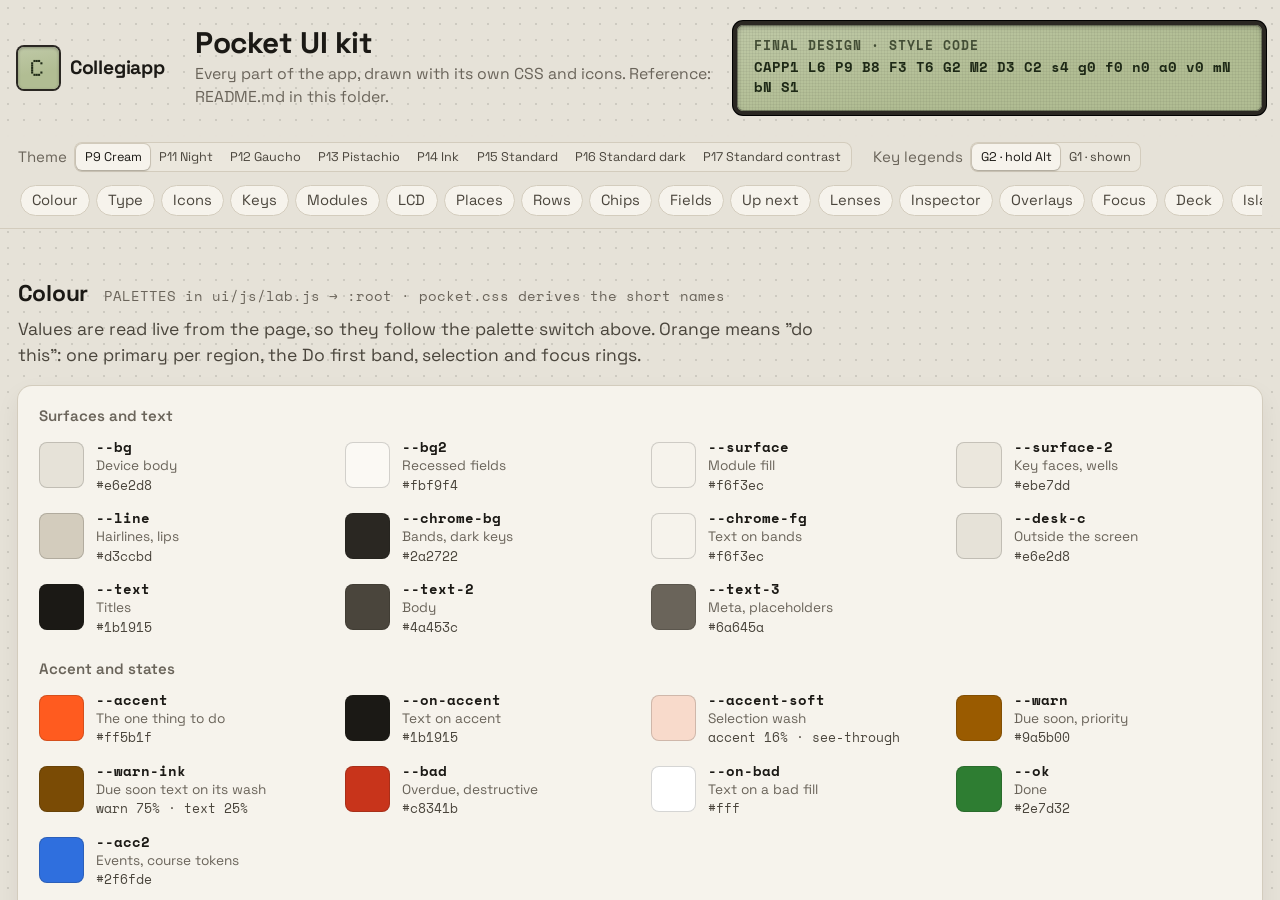
==== commit adad9480: "Sync course edits across devices, and draw in notes Courses now sync on their own as course.<id> key" ====
--- a/docs/UIKit/index.html
+++ b/docs/UIKit/index.html
@@ -404,12 +404,12 @@
     </div><p class="uk-cap" style="margin-bottom:0"><code>.ccard</code> · <code>.ccard.excluded</code> · <code>.lgroup</code></p></div>
     <div class="uk-frame"><div class="region"><div class="ngrid">
       <div class="ncard" style="--kc: var(--k1)"><div class="nc-top"><span class="cchip" style="--kc: var(--k1)">CMPSC 130A</span><span class="nc-pin" title="Pinned"><i data-ic="pin"></i></span><span class="sp"></span><span class="nc-when">2m ago</span></div>
-        <h4 class="nc-t">Midterm 2 review</h4><p class="nc-p">Heaps: insert and delete-min are O(log n). Hash tables: load factor, chaining vs. probing.</p>
+        <h4 class="nc-t">Midterm 2 review</h4><img class="nc-img" src="[data-uri]" alt="" draggable="false"><p class="nc-p">Heaps: insert and delete-min are O(log n). Hash tables: load factor, chaining vs. probing.</p>
         <div class="nc-ck"><span class="nc-bar"><i style="width:60%"></i></span><span class="num">3/5</span></div><div class="nc-tags"><span>#exam</span></div></div>
       <div class="ncard"><div class="nc-top"><span class="cchip none">Personal</span><span class="sp"></span><span class="nc-when">1h ago</span></div>
         <h4 class="nc-t">App ideas</h4><p class="nc-p">Whenfree for quick add. A per-hour day view. Notes that sync to the phone.</p><div class="nc-tags"><span>#ideas</span></div></div>
     </div></div></div>
-    <p class="uk-cap"><code>.ngrid</code> › <code>.ncard</code> · <code>.nc-top</code> <code>.nc-pin</code> <code>.nc-when</code> · <code>.nc-t</code> · <code>.nc-p</code> · <code>.nc-ck</code> › <code>.nc-bar</code> (segmented) · <code>.nc-tags</code></p>
+    <p class="uk-cap"><code>.ngrid</code> › <code>.ncard</code> · <code>.nc-top</code> <code>.nc-pin</code> <code>.nc-when</code> · <code>.nc-t</code> · <code>.nc-img</code> (first drawing) · <code>.nc-p</code> · <code>.nc-ck</code> › <code>.nc-bar</code> (segmented) · <code>.nc-tags</code></p>
   </section>
 
   <!-- ───────────── inspector ───────────── -->
--- a/ui/css/pocket.css
+++ b/ui/css/pocket.css
@@ -1148,6 +1148,47 @@
 :is(.ned, .ai-doc, .ai-msg) :is(th, td) { padding: .35em .6em; border: 1px solid var(--line); vertical-align: top; text-align: left; min-width: 3em; }
 :is(.ned, .ai-doc, .ai-msg) th { background: var(--surface-2); font-weight: 700; }
 .ned :is(th, td):focus-within { box-shadow: inset 0 0 0 2px color-mix(in srgb, var(--accent) 50%, transparent); }
+/* images and drawings: in the line of text, wrapped by the text on either side, or on a line of their own; data-w is
+   their share of the column. A drawing's ink is chosen for paper, so a dark theme shows it inverted (black reads white). */
+.ned { display: flow-root; }
+:is(.ned, .ai-doc, .ai-msg) img { max-width: 100%; height: auto; vertical-align: middle; }
+:is(.ned, .ai-doc, .ai-msg) img[data-place="center"] { display: block; margin: .6em auto; }
+:is(.ned, .ai-doc, .ai-msg) img[data-place="left"] { float: left; margin: .3em 1.2em .5em 0; }
+:is(.ned, .ai-doc, .ai-msg) img[data-place="right"] { float: right; margin: .3em 0 .5em 1.2em; }
+.ned img { cursor: default; border-radius: 3px; }
+.ned img.picked { outline: 2px solid var(--accent); outline-offset: 3px; }
+:root[data-scheme="dark"] :is(.ned, .ai-doc, .ai-msg, .ncard) img[src^="data:image/svg+xml"] { filter: invert(1) hue-rotate(180deg); }
+@media (hover: hover) { .ned img:not(.picked):hover { outline: 1px dashed color-mix(in srgb, var(--accent) 60%, transparent); outline-offset: 3px; } }
+.nc-img { display: block; align-self: flex-start; max-width: 100%; max-height: 6.5em; object-fit: contain; object-position: left top; pointer-events: none; }
+/* the picked image's tools in the bar under the formatting strip */
+.ns-seg { display: inline-flex; flex-wrap: wrap; gap: .3em; }
+.ns-imgw { display: inline-flex; align-items: center; gap: .45em; flex: 0 1 15em; min-width: 9em; }
+.screen .ns-imgw input { flex: 1; min-width: 4em; padding: 0; border: 0; background: none; accent-color: var(--accent); }
+.ns-imgw .num { min-width: 3.4em; font-size: .86em; color: var(--text-2); }
+#nsBar .chip .i { width: 1em; height: 1em; }
+
+/* the drawing layer (draw.js) covers the sheet: its own label band, a tool strip, the canvas on a page as wide as the
+   note's column (so a drawing goes in at the size it was drawn), and a footer of keys */
+.ns-draw { position: absolute; inset: 0; z-index: 4; display: flex; flex-direction: column; min-height: 0; background: var(--surface); outline: none; animation: barIn calc(var(--m) * 160ms + 1ms) ease-out; }
+.ns-draw > .ph { position: relative; }
+.dr-scroll { flex: 1; min-height: 0; overflow: auto; overscroll-behavior: contain; background: var(--bg2); }
+.dr-page { box-sizing: border-box; max-width: 46em; min-height: 100%; margin: 0 auto; padding: 1.6em 2em 2em; background: var(--surface); box-shadow: 0 0 0 1px var(--line); }
+.dr-box { position: relative; background-image: radial-gradient(circle, color-mix(in srgb, var(--text) 24%, transparent) 0 1px, transparent 1.5px); background-position: 0 0; }
+.dr-cv { display: block; width: 100%; height: auto; touch-action: none; cursor: crosshair; -webkit-user-select: none; user-select: none; }
+.ns-draw[data-tool="select"] .dr-cv { cursor: default; }
+.ns-draw[data-tool="text"] .dr-cv { cursor: text; }
+.ns-draw[data-tool="erase"] .dr-cv { cursor: cell; }
+.dr-ui { position: absolute; inset: 0; width: 100%; height: 100%; overflow: visible; pointer-events: none; }
+.dr-sel, .dr-marq { display: none; fill: none; stroke: var(--accent); stroke-width: 1.5px; vector-effect: non-scaling-stroke; stroke-dasharray: 5 4; }
+.dr-marq { fill: color-mix(in srgb, var(--accent) 10%, transparent); stroke-dasharray: 3 3; }
+.screen .dr-in { position: absolute; z-index: 1; box-sizing: content-box; min-width: 3em; height: auto; margin: 0; padding: 0 .1em; border: 1px dashed color-mix(in srgb, var(--text) 45%, transparent); border-radius: 2px; background: transparent; box-shadow: none; outline: none; font-family: "Segoe UI", system-ui, -apple-system, "Helvetica Neue", Arial, sans-serif; line-height: 1.15; }
+.dr-dot { display: block; width: 1em; height: 1em; border-radius: 50%; background: var(--c); box-shadow: inset 0 0 0 1px rgba(0, 0, 0, .28); }
+.dr-w { display: block; margin: auto; border-radius: 50%; background: currentColor; }
+.dr-w-s { width: .3em; height: .3em; }
+.dr-w-m { width: .5em; height: .5em; }
+.dr-w-l { width: .8em; height: .8em; }
+.bset-b8 .btn.ns-t.dr-ink, .bset-b8 .btn.ns-t.dr-size { min-width: 2.1em; }
+:root[data-scheme="dark"] :is(.dr-cv, .dr-in, .dr-dot) { filter: invert(1) hue-rotate(180deg); }
 
 /* capture modes: Item / Jot / List above the box; Jot and List type into a textarea */
 .qa-mode { margin-bottom: .75em; align-items: center; }
@@ -1226,6 +1267,7 @@
   .ns-body.side { grid-template-columns: minmax(0, 1fr); position: relative; }
   .ns-body.side .ns-side { position: absolute; inset: 0 0 0 auto; width: min(21em, 88%); z-index: 3; box-shadow: var(--drop); animation: drawerIn calc(var(--m) * 220ms + 1ms) cubic-bezier(.2, .9, .3, 1); }
   .ns-page { padding: 1.3em 1.4em 4em; }
+  .dr-page { padding: 1.3em 1.4em 2em; }
 }
 @container (max-width: 44em) { .ns-foot .dim, .nsheet .ph .btn kbd { display: none; } }
 @container (max-width: 34em) { .nsheet .ph .btn .bl { display: none; } .ns-meta .dim { display: none; } }
@@ -1363,8 +1405,9 @@
   .ov.sheet { place-items: stretch; padding: 0; }
   .nsheet { width: 100%; border-radius: 0 !important; animation-name: sheetIn; }
   .nsheet > .ph { padding-top: max(.5em, env(safe-area-inset-top)); }
-  .ns-scroll { background: var(--surface); }
+  :is(.ns-scroll, .dr-scroll) { background: var(--surface); }
   .ns-page { padding: 1em max(1em, env(safe-area-inset-right)) 5em max(1em, env(safe-area-inset-left)); box-shadow: none; }
+  .dr-page { padding: 1em max(1em, env(safe-area-inset-right)) 2em max(1em, env(safe-area-inset-left)); box-shadow: none; }
   .ns-title { font-size: 1.6em; }
   .ns-foot { padding-bottom: max(.5em, env(safe-area-inset-bottom)); }
   .ns-body.side .ns-side { width: 100%; }
